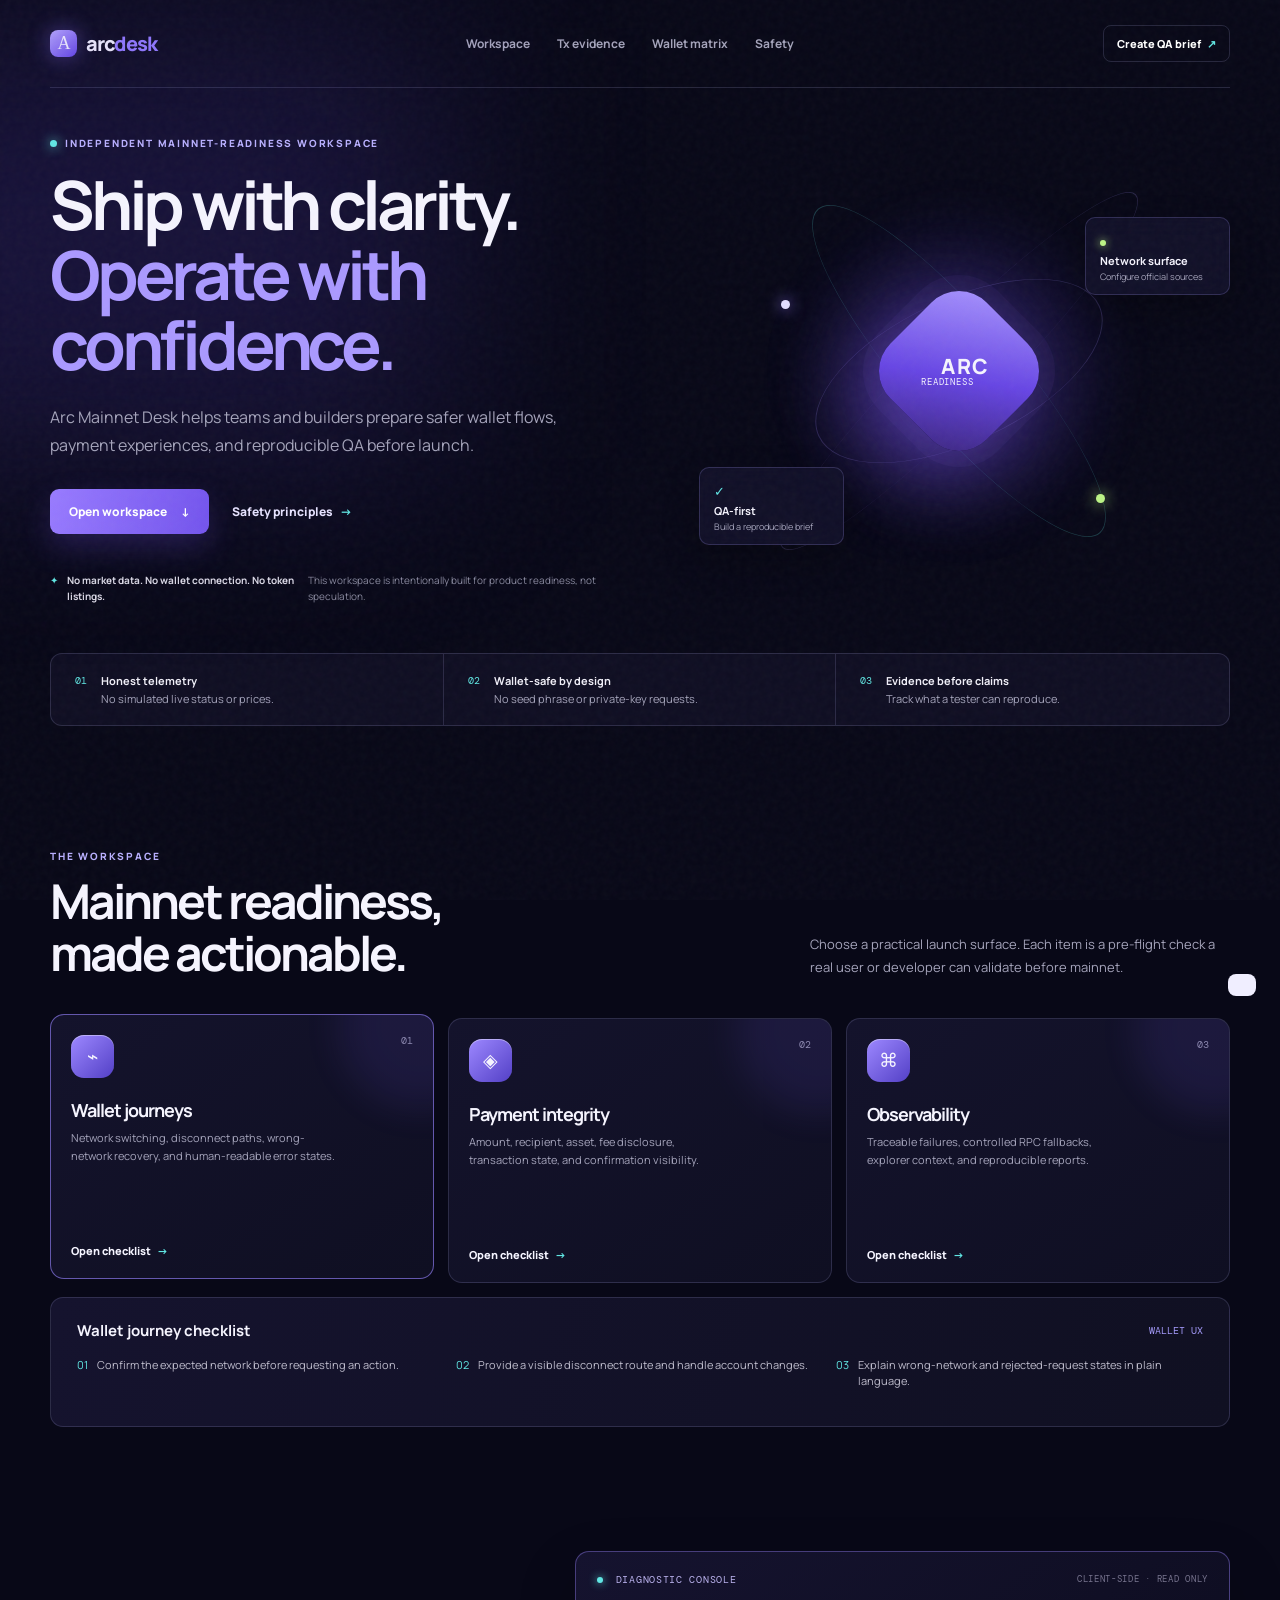
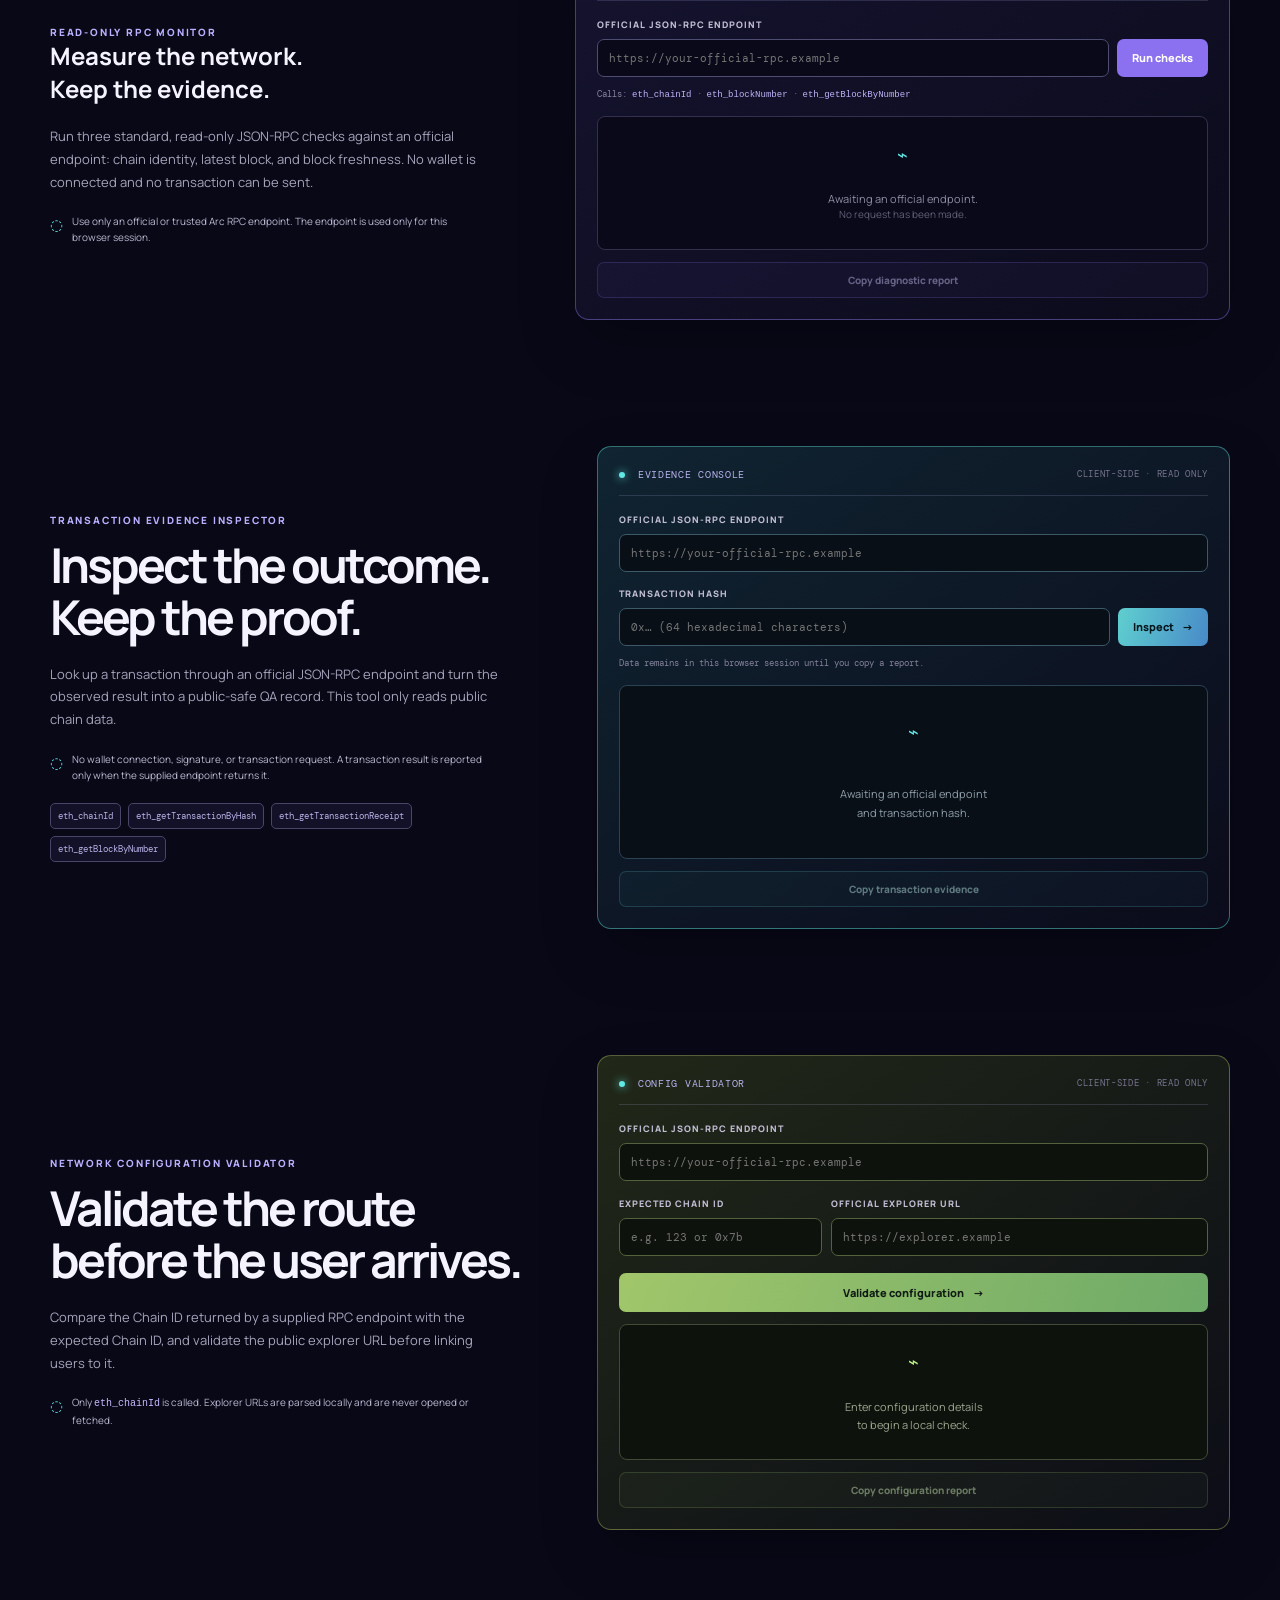
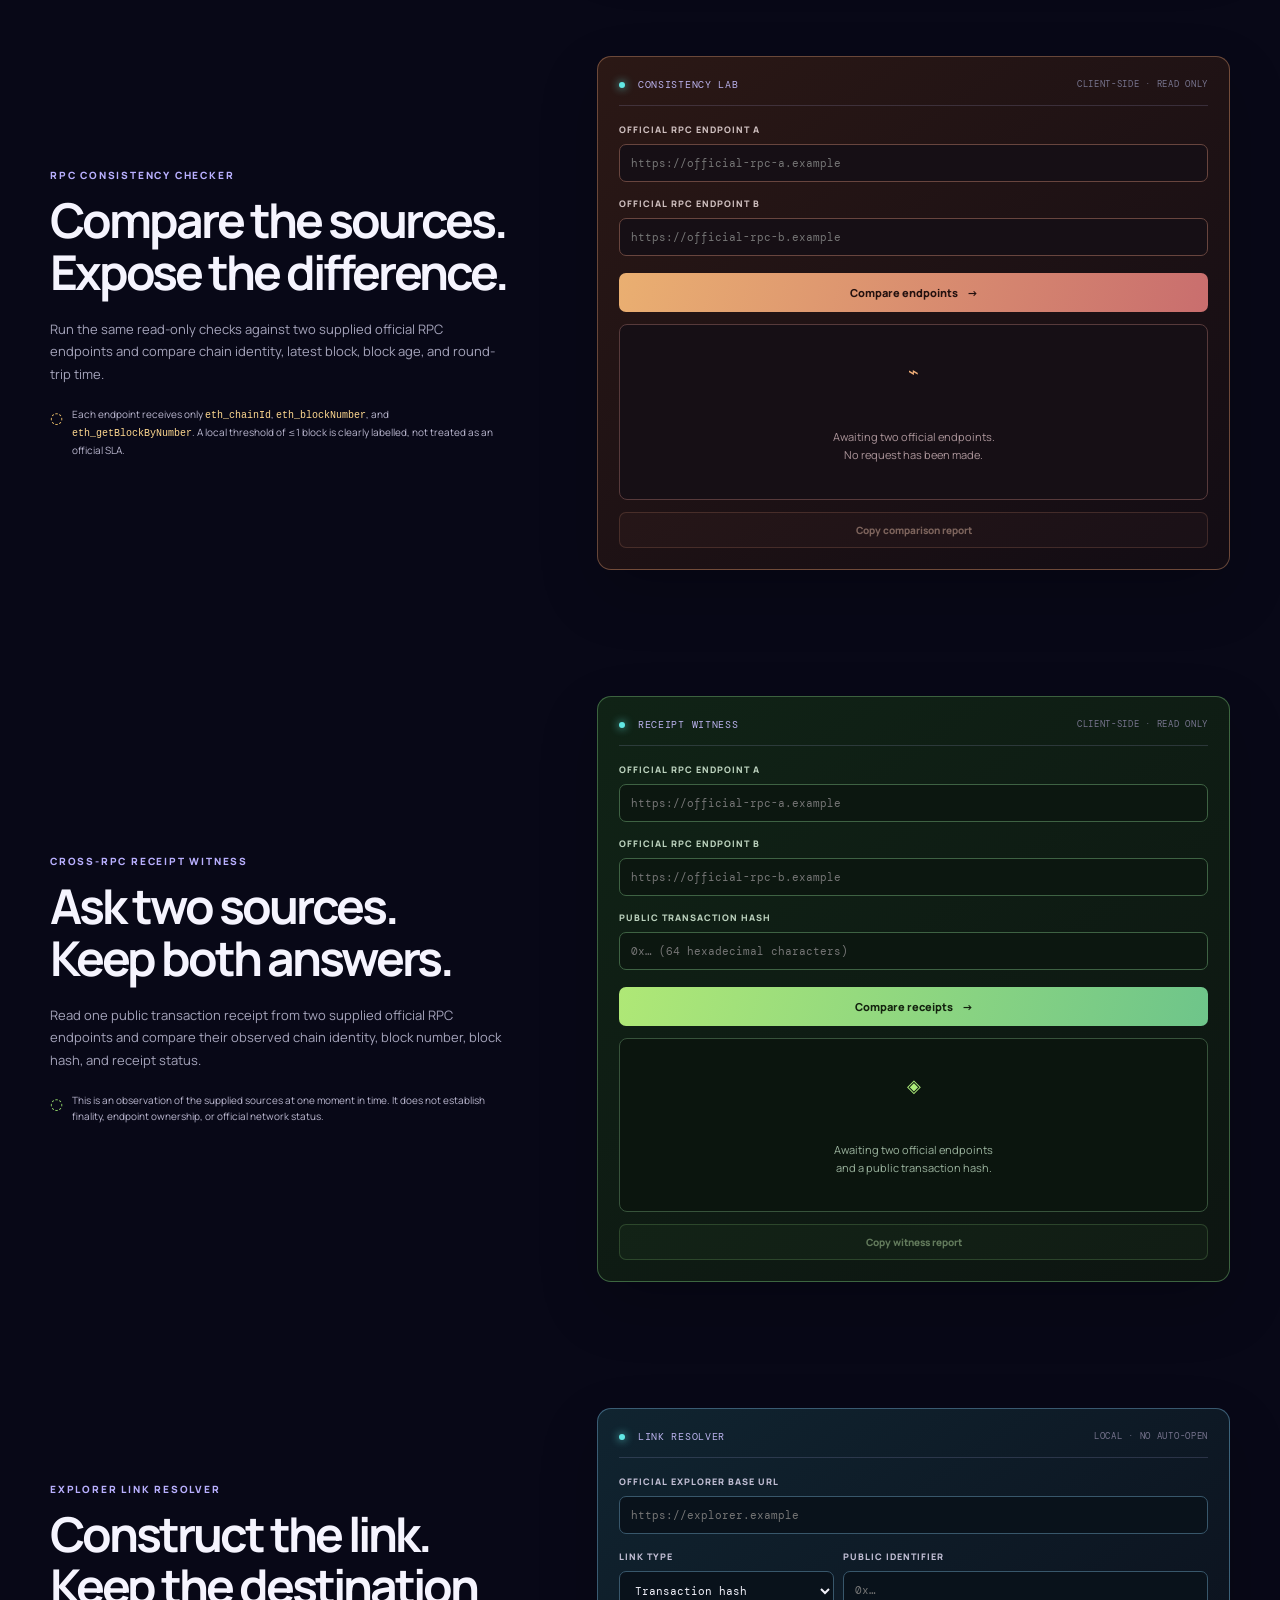
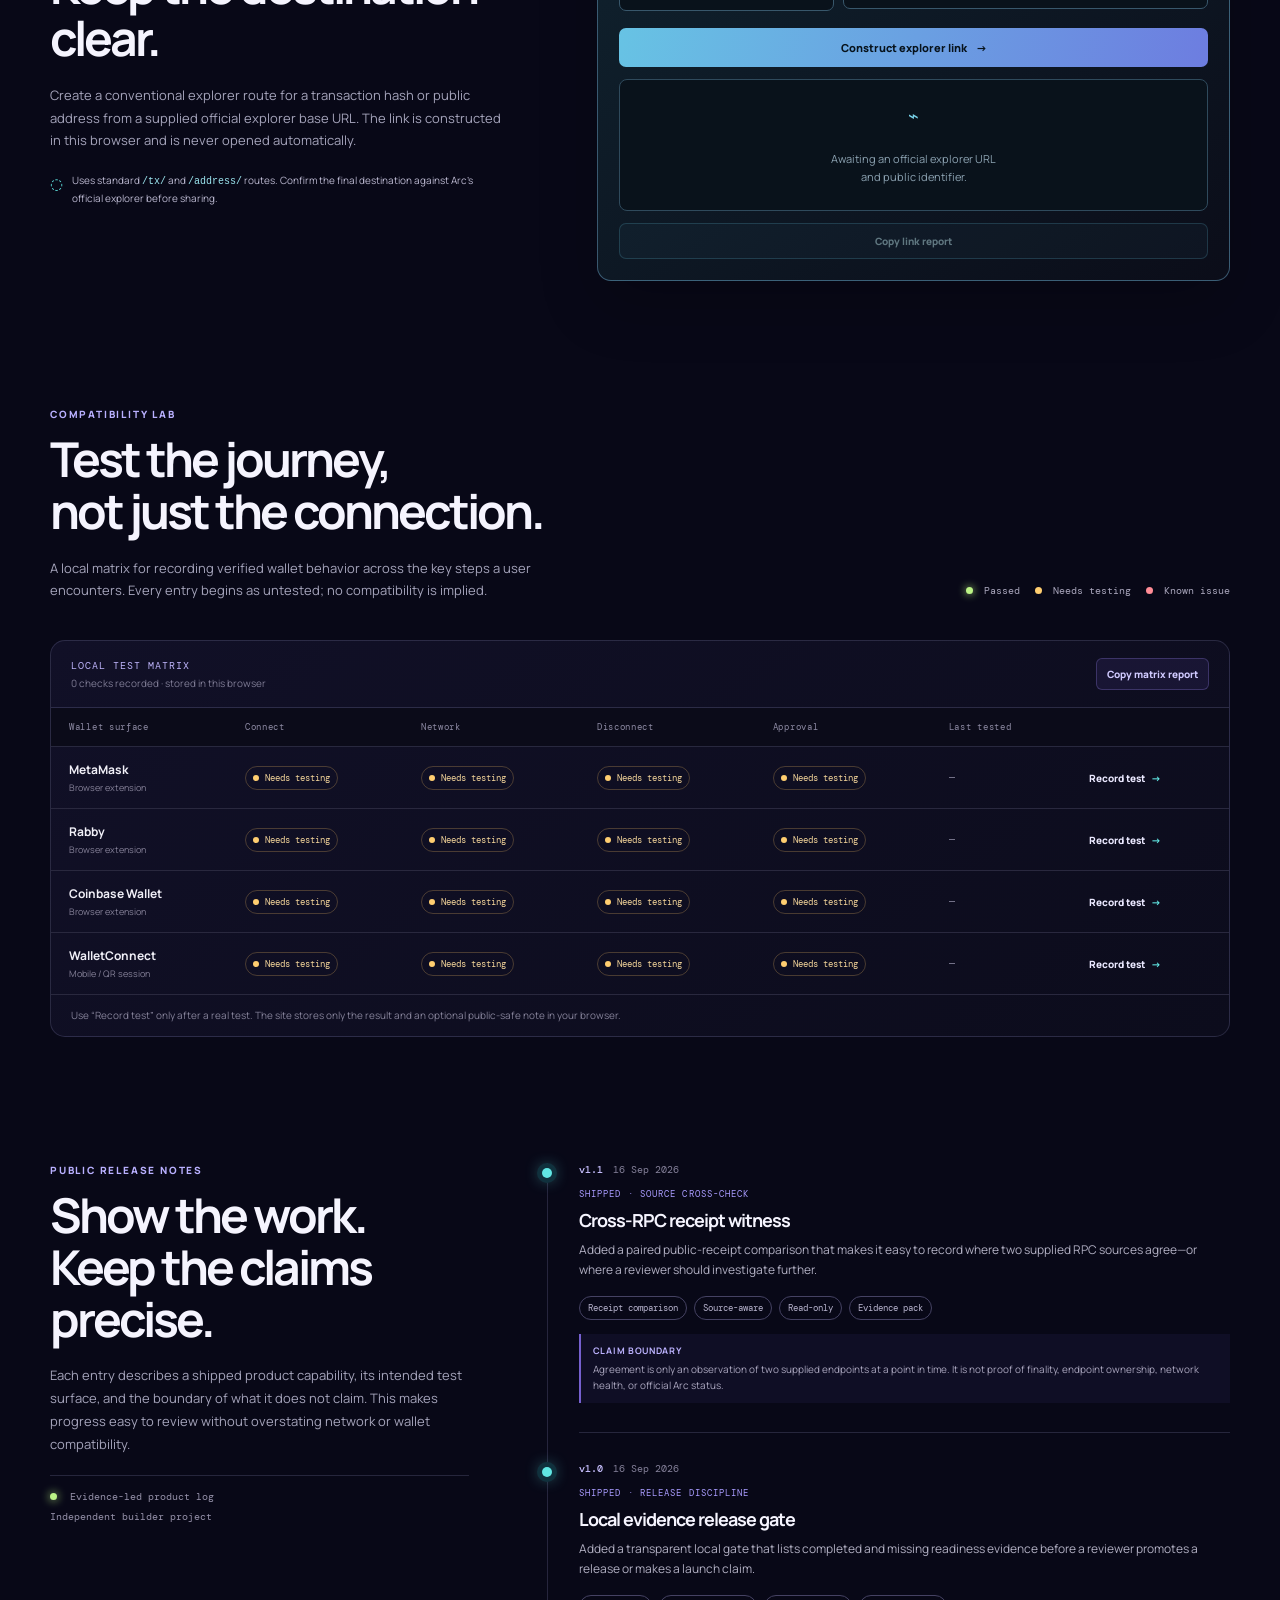
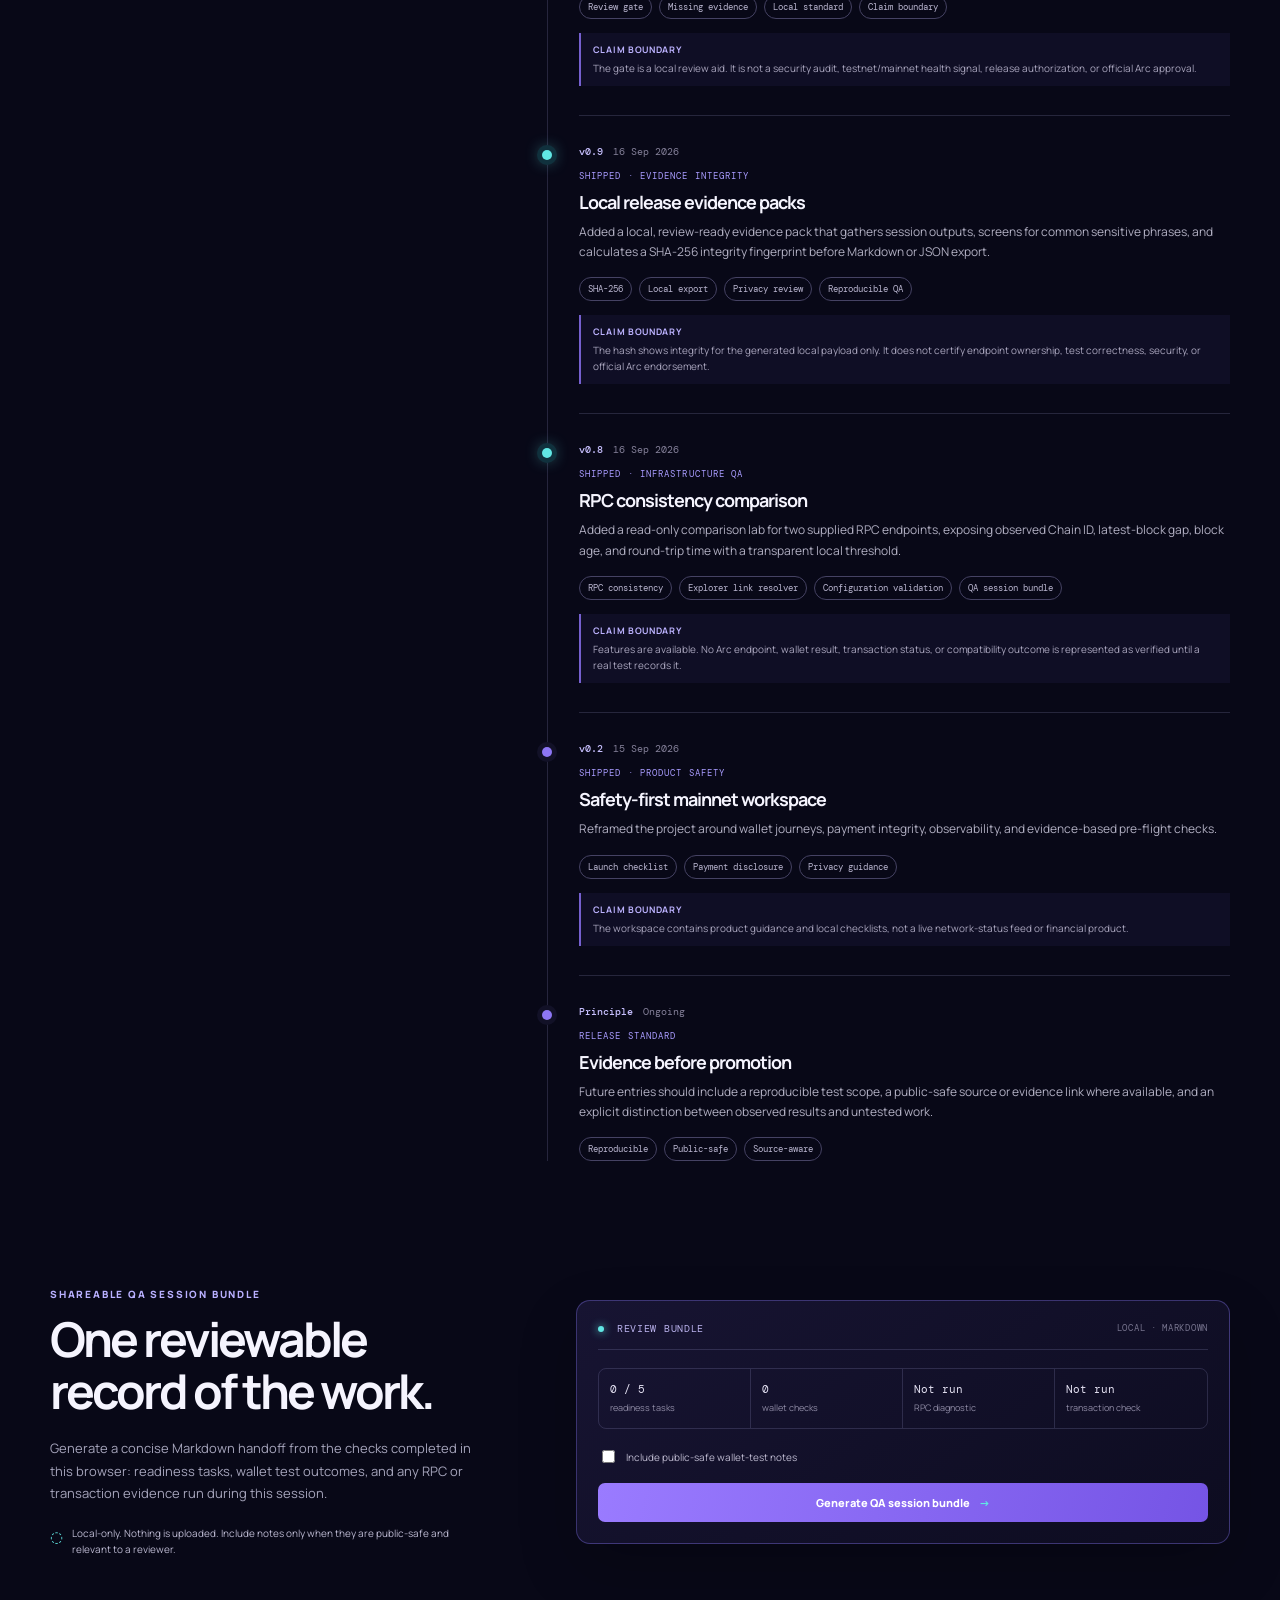
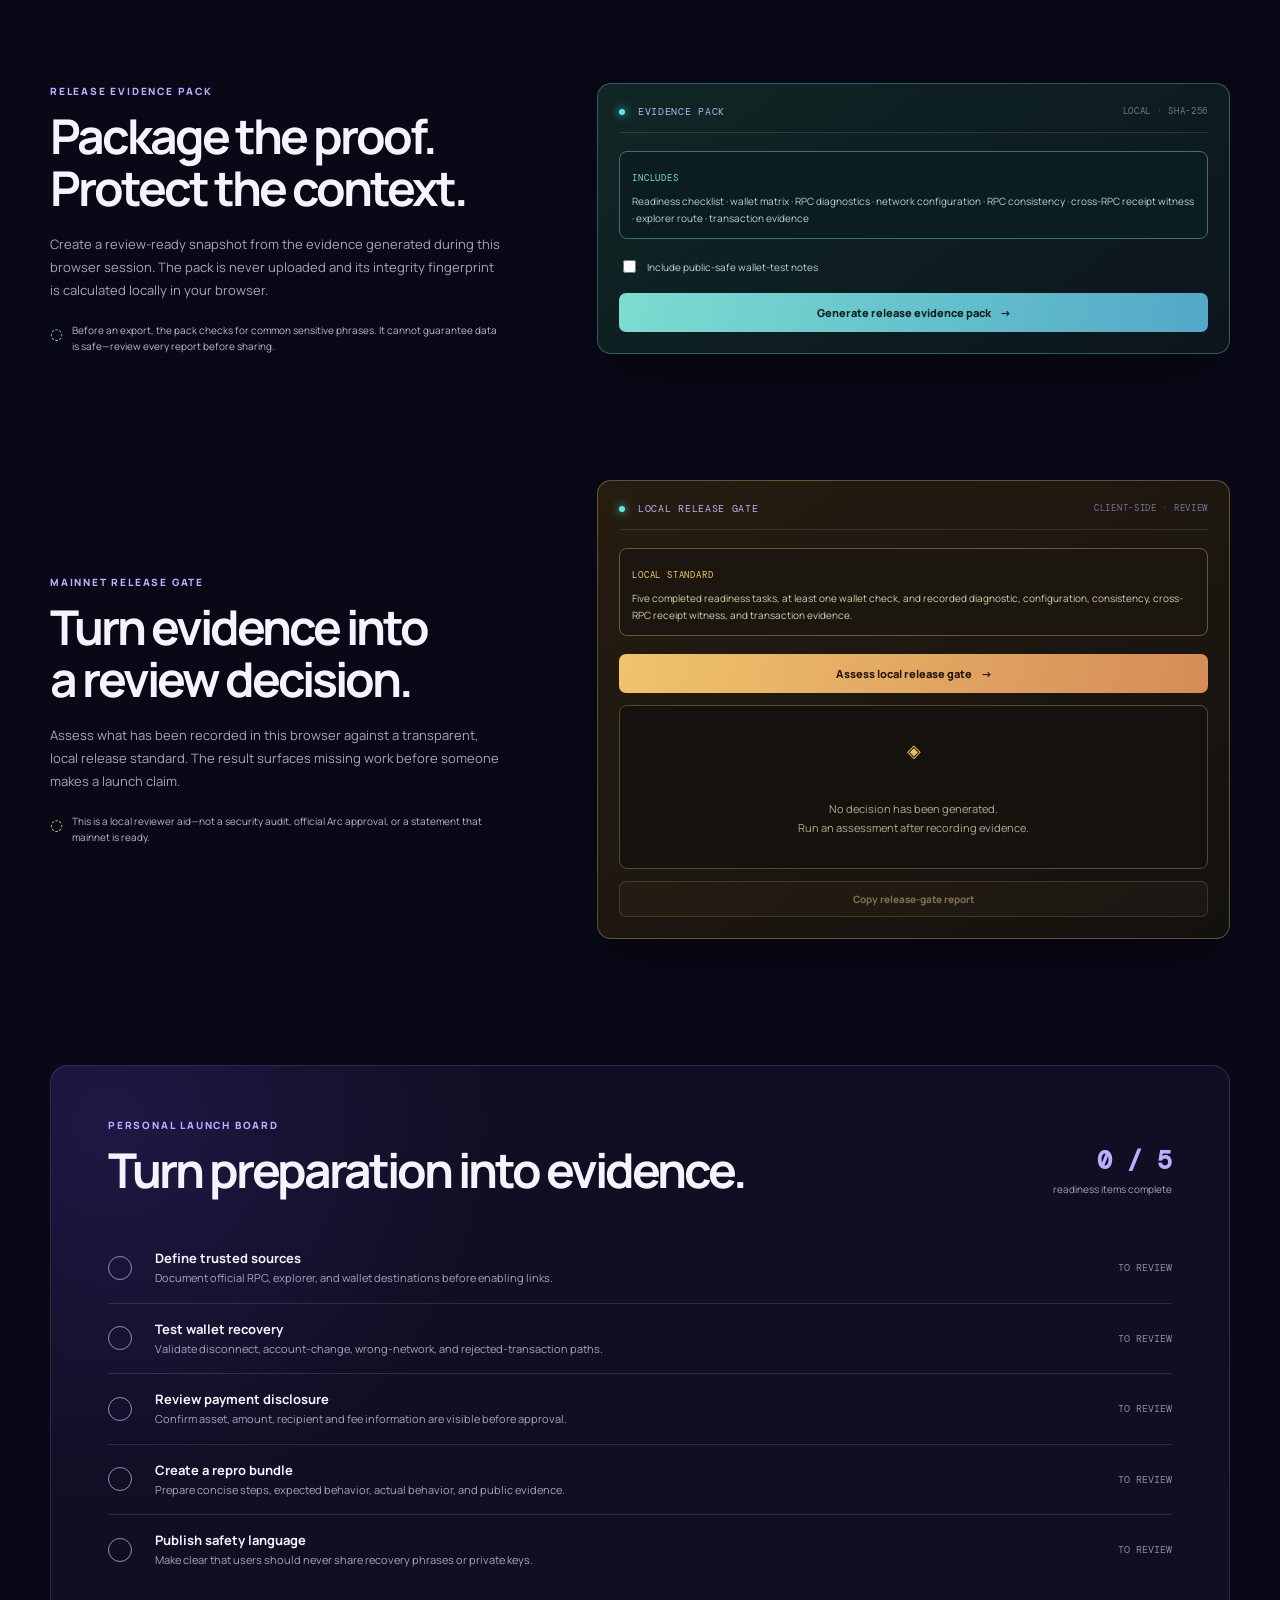
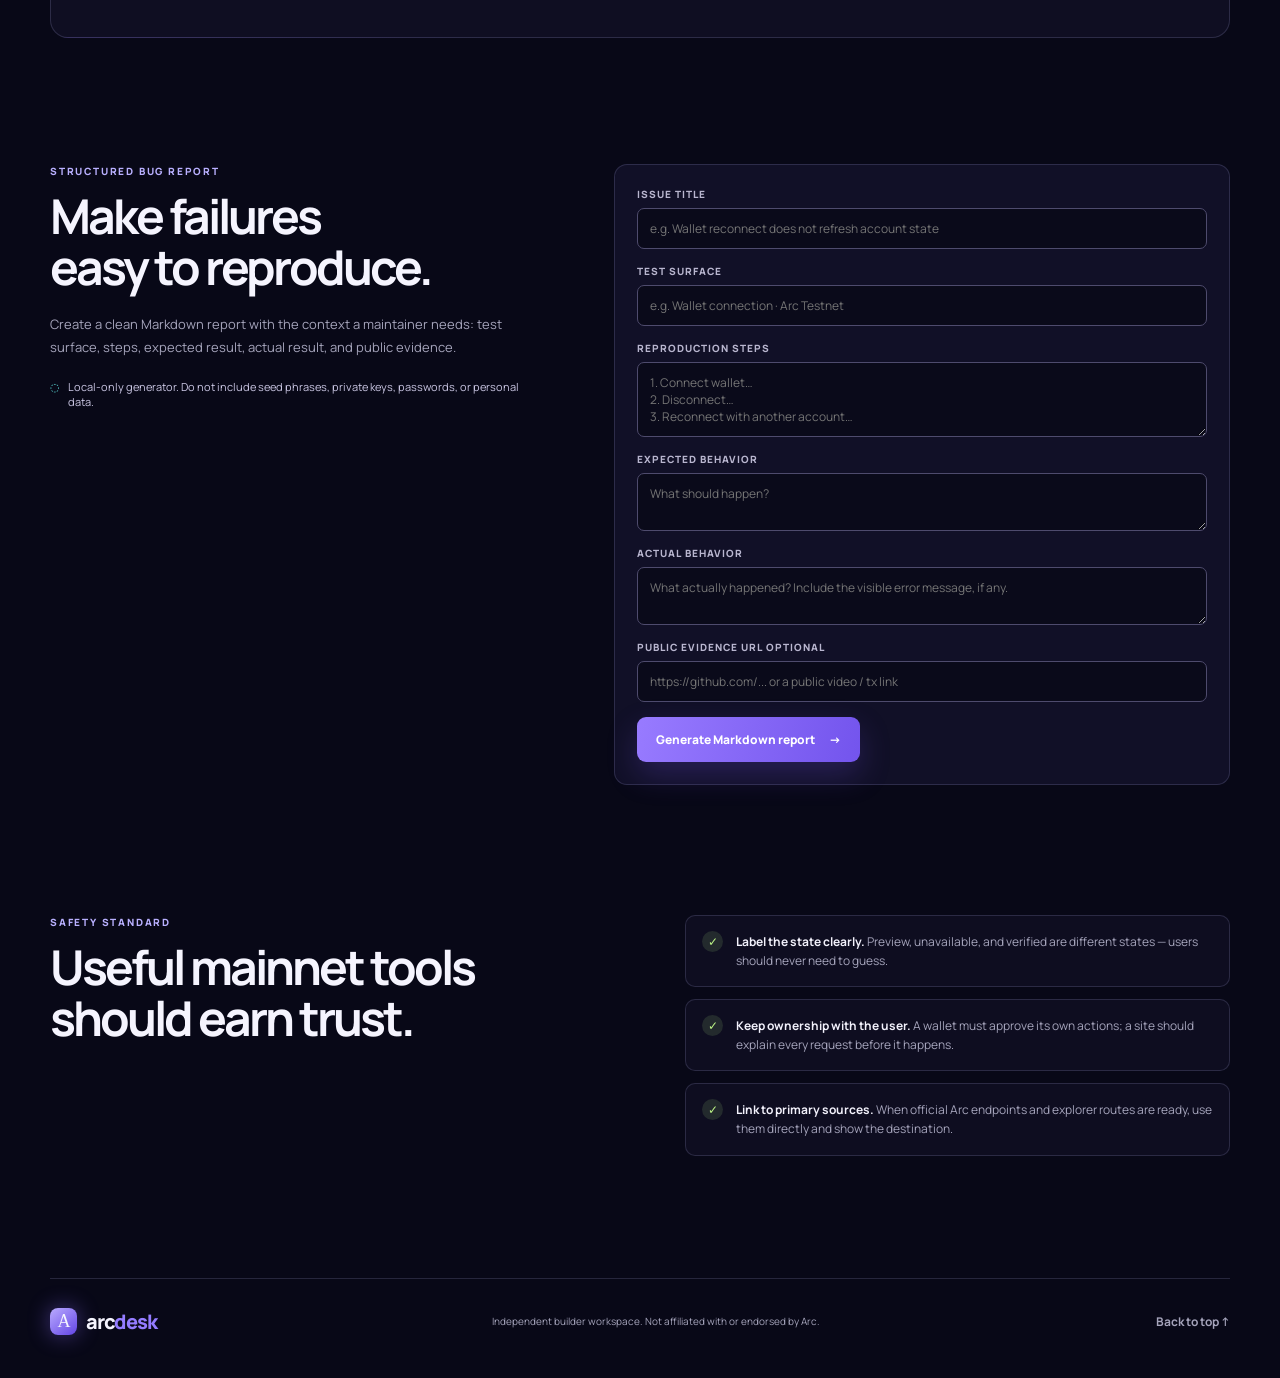
==== arc-mainnet-desk/index.html @ ab88ac50 "Add Arc Mainnet Desk readiness workspace" ====
<!doctype html>
<html lang="en">
  <head>
    <meta charset="UTF-8" />
    <meta name="viewport" content="width=device-width, initial-scale=1.0" />
    <meta name="theme-color" content="#080817" />
    <title>Arc Mainnet Desk — Readiness Workspace</title>
    <meta name="description" content="A safety-first mainnet readiness workspace for Arc builders." />
    <link rel="preconnect" href="https://fonts.googleapis.com" />
    <link rel="preconnect" href="https://fonts.gstatic.com" crossorigin />
    <link href="https://fonts.googleapis.com/css2?family=DM+Mono:wght@400;500&family=Manrope:wght@400;500;600;700;800&display=swap" rel="stylesheet" />
    <link rel="stylesheet" href="styles.css?v=20260916-3" />
    <link rel="stylesheet" href="matrix.css" />
    <link rel="stylesheet" href="changelog.css" />
    <link rel="stylesheet" href="evidence.css" />
    <link rel="stylesheet" href="bundle.css" />
    <link rel="stylesheet" href="network.css" />
    <link rel="stylesheet" href="resolver.css" />
    <link rel="stylesheet" href="consistency.css" />
    <link rel="stylesheet" href="witness.css" />
    <link rel="stylesheet" href="release-pack.css" />
    <link rel="stylesheet" href="gate.css" />
  </head>
  <body>
    <div class="grain"></div>
    <header class="nav wrap">
      <a class="brand" href="#top" aria-label="Arc Mainnet Desk home"><span class="brand-cube">A</span><span>arc<span>desk</span></span></a>
      <nav><a href="#workspace">Workspace</a><a href="#evidence">Tx evidence</a><a href="#matrix">Wallet matrix</a><a href="#safety">Safety</a></nav>
      <a href="#report" class="nav-button">Create QA brief <span>↗</span></a>
    </header>

    <main id="top">
      <section class="hero wrap">
        <div class="hero-copy">
          <div class="overline"><i></i> Independent mainnet-readiness workspace</div>
          <h1>Ship with clarity.<br /><em>Operate with confidence.</em></h1>
          <p>Arc Mainnet Desk helps teams and builders prepare safer wallet flows, payment experiences, and reproducible QA before launch.</p>
          <div class="hero-actions"><a class="primary" href="#workspace">Open workspace <span>↓</span></a><a class="quiet-link" href="#safety">Safety principles <span>→</span></a></div>
          <p class="disclaimer"><span>✦</span><b>No market data. No wallet connection. No token listings.</b> This workspace is intentionally built for product readiness, not speculation.</p>
        </div>
        <div class="launch-visual" aria-label="Mainnet readiness visual">
          <div class="pulse p1"></div><div class="pulse p2"></div><div class="pulse p3"></div>
          <div class="launch-core"><span>ARC</span><small>READINESS</small></div>
          <div class="orbit-dot d1"></div><div class="orbit-dot d2"></div><div class="orbit-dot d3"></div>
          <div class="visual-card card-rpc"><span class="tiny-dot"></span><b>Network surface</b><small>Configure official sources</small></div>
          <div class="visual-card card-qa"><span>✓</span><b>QA-first</b><small>Build a reproducible brief</small></div>
        </div>
      </section>

      <section class="guardrail wrap" aria-label="Product guardrails">
        <div><span>01</span><p><b>Honest telemetry</b><br />No simulated live status or prices.</p></div>
        <div><span>02</span><p><b>Wallet-safe by design</b><br />No seed phrase or private-key requests.</p></div>
        <div><span>03</span><p><b>Evidence before claims</b><br />Track what a tester can reproduce.</p></div>
      </section>

      <section class="workspace wrap" id="workspace">
        <div class="section-title"><div><div class="overline">The workspace</div><h2>Mainnet readiness,<br />made actionable.</h2></div><p>Choose a practical launch surface. Each item is a pre-flight check a real user or developer can validate before mainnet.</p></div>
        <div class="workspace-grid">
          <article class="work-card active" data-panel="wallet"><span class="work-index">01</span><div class="work-icon">⌁</div><h3>Wallet journeys</h3><p>Network switching, disconnect paths, wrong-network recovery, and human-readable error states.</p><button>Open checklist <span>→</span></button></article>
          <article class="work-card" data-panel="payment"><span class="work-index">02</span><div class="work-icon">◈</div><h3>Payment integrity</h3><p>Amount, recipient, asset, fee disclosure, transaction state, and confirmation visibility.</p><button>Open checklist <span>→</span></button></article>
          <article class="work-card" data-panel="observability"><span class="work-index">03</span><div class="work-icon">⌘</div><h3>Observability</h3><p>Traceable failures, controlled RPC fallbacks, explorer context, and reproducible reports.</p><button>Open checklist <span>→</span></button></article>
        </div>
        <div class="check-panel" id="panel-output" aria-live="polite"></div>
      </section>

      <section class="monitor wrap" id="monitor">
        <div class="monitor-copy"><div class="overline">Read-only RPC monitor</div><h2>Measure the network.<br />Keep the evidence.</h2><p>Run three standard, read-only JSON-RPC checks against an official endpoint: chain identity, latest block, and block freshness. No wallet is connected and no transaction can be sent.</p><div class="monitor-guard"><span>◌</span><p>Use only an official or trusted Arc RPC endpoint. The endpoint is used only for this browser session.</p></div></div>
        <div class="monitor-console">
          <div class="console-head"><span><i></i> DIAGNOSTIC CONSOLE</span><small>CLIENT-SIDE · READ ONLY</small></div>
          <label for="rpc-endpoint">Official JSON-RPC endpoint</label>
          <div class="endpoint-row"><input id="rpc-endpoint" type="url" inputmode="url" placeholder="https://your-official-rpc.example" autocomplete="url" /><button id="run-monitor" type="button">Run checks</button></div>
          <p class="console-help">Calls: <code>eth_chainId</code> · <code>eth_blockNumber</code> · <code>eth_getBlockByNumber</code></p>
          <div class="monitor-results" id="monitor-results" aria-live="polite"><div class="empty-monitor"><span>⌁</span><p>Awaiting an official endpoint.<br /><small>No request has been made.</small></p></div></div>
          <button class="copy-diagnostics" id="copy-diagnostics" type="button" disabled>Copy diagnostic report</button>
        </div>
      </section>

      <section class="evidence wrap" id="evidence">
        <div class="evidence-copy"><div class="overline">Transaction evidence inspector</div><h2>Inspect the outcome.<br />Keep the proof.</h2><p>Look up a transaction through an official JSON-RPC endpoint and turn the observed result into a public-safe QA record. This tool only reads public chain data.</p><div class="evidence-guard"><span>◌</span><p>No wallet connection, signature, or transaction request. A transaction result is reported only when the supplied endpoint returns it.</p></div><div class="evidence-methods"><code>eth_chainId</code><code>eth_getTransactionByHash</code><code>eth_getTransactionReceipt</code><code>eth_getBlockByNumber</code></div></div>
        <div class="evidence-console">
          <div class="console-head"><span><i></i> EVIDENCE CONSOLE</span><small>CLIENT-SIDE · READ ONLY</small></div>
          <label for="tx-rpc-endpoint">Official JSON-RPC endpoint</label>
          <input id="tx-rpc-endpoint" type="url" inputmode="url" placeholder="https://your-official-rpc.example" autocomplete="url" />
          <label for="tx-hash">Transaction hash</label>
          <div class="tx-query-row"><input id="tx-hash" type="text" inputmode="text" spellcheck="false" autocomplete="off" maxlength="66" placeholder="0x… (64 hexadecimal characters)" /><button id="inspect-tx" type="button">Inspect <span>→</span></button></div>
          <p class="console-help">Data remains in this browser session until you copy a report.</p>
          <div class="evidence-results" id="evidence-results" aria-live="polite"><div class="empty-evidence"><span>⌁</span><p>Awaiting an official endpoint<br />and transaction hash.</p></div></div>
          <button class="copy-evidence" id="copy-evidence" type="button" disabled>Copy transaction evidence</button>
        </div>
      </section>

      <section class="network wrap" id="network">
        <div class="network-copy"><div class="overline">Network configuration validator</div><h2>Validate the route<br />before the user arrives.</h2><p>Compare the Chain ID returned by a supplied RPC endpoint with the expected Chain ID, and validate the public explorer URL before linking users to it.</p><div class="network-guard"><span>◌</span><p>Only <code>eth_chainId</code> is called. Explorer URLs are parsed locally and are never opened or fetched.</p></div></div>
        <div class="network-console">
          <div class="console-head"><span><i></i> CONFIG VALIDATOR</span><small>CLIENT-SIDE · READ ONLY</small></div>
          <label for="network-rpc">Official JSON-RPC endpoint</label>
          <input id="network-rpc" type="url" inputmode="url" placeholder="https://your-official-rpc.example" autocomplete="url" />
          <div class="network-fields"><label for="expected-chain">Expected Chain ID<input id="expected-chain" type="text" inputmode="numeric" maxlength="20" placeholder="e.g. 123 or 0x7b" /></label><label for="explorer-url">Official explorer URL<input id="explorer-url" type="url" inputmode="url" placeholder="https://explorer.example" autocomplete="url" /></label></div>
          <button class="network-validate" id="validate-network" type="button">Validate configuration <span>→</span></button>
          <div class="network-results" id="network-results" aria-live="polite"><div class="empty-network"><span>⌁</span><p>Enter configuration details<br />to begin a local check.</p></div></div>
          <button class="copy-network" id="copy-network" type="button" disabled>Copy configuration report</button>
        </div>
      </section>

      <section class="consistency wrap" id="consistency">
        <div class="consistency-copy"><div class="overline">RPC consistency checker</div><h2>Compare the sources.<br />Expose the difference.</h2><p>Run the same read-only checks against two supplied official RPC endpoints and compare chain identity, latest block, block age, and round-trip time.</p><div class="consistency-guard"><span>◌</span><p>Each endpoint receives only <code>eth_chainId</code>, <code>eth_blockNumber</code>, and <code>eth_getBlockByNumber</code>. A local threshold of ≤1 block is clearly labelled, not treated as an official SLA.</p></div></div>
        <div class="consistency-console">
          <div class="console-head"><span><i></i> CONSISTENCY LAB</span><small>CLIENT-SIDE · READ ONLY</small></div>
          <label for="rpc-a">Official RPC endpoint A</label><input id="rpc-a" type="url" inputmode="url" placeholder="https://official-rpc-a.example" autocomplete="url" />
          <label for="rpc-b">Official RPC endpoint B</label><input id="rpc-b" type="url" inputmode="url" placeholder="https://official-rpc-b.example" autocomplete="url" />
          <button class="consistency-run" id="run-consistency" type="button">Compare endpoints <span>→</span></button>
          <div class="consistency-results" id="consistency-results" aria-live="polite"><div class="empty-consistency"><span>⌁</span><p>Awaiting two official endpoints.<br />No request has been made.</p></div></div>
          <button class="copy-consistency" id="copy-consistency" type="button" disabled>Copy comparison report</button>
        </div>
      </section>

      <section class="witness wrap" id="receipt-witness">
        <div class="witness-copy"><div class="overline">Cross-RPC receipt witness</div><h2>Ask two sources.<br />Keep both answers.</h2><p>Read one public transaction receipt from two supplied official RPC endpoints and compare their observed chain identity, block number, block hash, and receipt status.</p><div class="witness-guard"><span>◌</span><p>This is an observation of the supplied sources at one moment in time. It does not establish finality, endpoint ownership, or official network status.</p></div></div>
        <div class="witness-console">
          <div class="console-head"><span><i></i> RECEIPT WITNESS</span><small>CLIENT-SIDE · READ ONLY</small></div>
          <label for="witness-rpc-a">Official RPC endpoint A</label><input id="witness-rpc-a" type="url" inputmode="url" placeholder="https://official-rpc-a.example" autocomplete="url" />
          <label for="witness-rpc-b">Official RPC endpoint B</label><input id="witness-rpc-b" type="url" inputmode="url" placeholder="https://official-rpc-b.example" autocomplete="url" />
          <label for="witness-hash">Public transaction hash</label><input id="witness-hash" type="text" inputmode="text" spellcheck="false" autocomplete="off" maxlength="66" placeholder="0x… (64 hexadecimal characters)" />
          <button class="witness-run" id="run-witness" type="button">Compare receipts <span>→</span></button>
          <div class="witness-results" id="witness-results" aria-live="polite"><div class="empty-witness"><span>◈</span><p>Awaiting two official endpoints<br />and a public transaction hash.</p></div></div>
          <button class="copy-witness" id="copy-witness" type="button" disabled>Copy witness report</button>
        </div>
      </section>

      <section class="resolver wrap" id="resolver">
        <div class="resolver-copy"><div class="overline">Explorer link resolver</div><h2>Construct the link.<br />Keep the destination clear.</h2><p>Create a conventional explorer route for a transaction hash or public address from a supplied official explorer base URL. The link is constructed in this browser and is never opened automatically.</p><div class="resolver-guard"><span>◌</span><p>Uses standard <code>/tx/</code> and <code>/address/</code> routes. Confirm the final destination against Arc’s official explorer before sharing.</p></div></div>
        <div class="resolver-console">
          <div class="console-head"><span><i></i> LINK RESOLVER</span><small>LOCAL · NO AUTO-OPEN</small></div>
          <label for="resolver-explorer">Official explorer base URL</label>
          <input id="resolver-explorer" type="url" inputmode="url" placeholder="https://explorer.example" autocomplete="url" />
          <div class="resolver-fields"><label for="resolver-type">Link type<select id="resolver-type"><option value="tx">Transaction hash</option><option value="address">Public address</option></select></label><label for="resolver-value">Public identifier<input id="resolver-value" type="text" spellcheck="false" autocomplete="off" placeholder="0x…" /></label></div>
          <button class="resolver-generate" id="generate-resolver" type="button">Construct explorer link <span>→</span></button>
          <div class="resolver-results" id="resolver-results" aria-live="polite"><div class="empty-resolver"><span>⌁</span><p>Awaiting an official explorer URL<br />and public identifier.</p></div></div>
          <button class="copy-resolver" id="copy-resolver" type="button" disabled>Copy link report</button>
        </div>
      </section>

      <section class="matrix wrap" id="matrix">
        <div class="matrix-head"><div><div class="overline">Compatibility lab</div><h2>Test the journey,<br />not just the connection.</h2><p>A local matrix for recording verified wallet behavior across the key steps a user encounters. Every entry begins as untested; no compatibility is implied.</p></div><div class="matrix-legend"><span><i class="pass"></i> Passed</span><span><i class="test"></i> Needs testing</span><span><i class="issue"></i> Known issue</span></div></div>
        <div class="matrix-shell">
          <div class="matrix-top"><div><span>LOCAL TEST MATRIX</span><small id="matrix-summary">0 checks recorded · stored in this browser</small></div><button id="export-matrix" type="button">Copy matrix report</button></div>
          <div class="matrix-scroll"><table><thead><tr><th>Wallet surface</th><th>Connect</th><th>Network</th><th>Disconnect</th><th>Approval</th><th>Last tested</th><th></th></tr></thead><tbody id="matrix-body"></tbody></table></div>
          <p class="matrix-note">Use “Record test” only after a real test. The site stores only the result and an optional public-safe note in your browser.</p>
        </div>
      </section>

      <section class="changelog wrap" id="changelog">
        <div class="changelog-intro"><div class="overline">Public release notes</div><h2>Show the work.<br />Keep the claims precise.</h2><p>Each entry describes a shipped product capability, its intended test surface, and the boundary of what it does not claim. This makes progress easy to review without overstating network or wallet compatibility.</p><div class="ledger-meta"><span><i></i> Evidence-led product log</span><span>Independent builder project</span></div></div>
        <div class="release-log">
          <article class="release-item featured"><div class="release-stamp"><b>v1.1</b><span>16 Sep 2026</span></div><div class="release-body"><div class="release-label">SHIPPED · SOURCE CROSS-CHECK</div><h3>Cross-RPC receipt witness</h3><p>Added a paired public-receipt comparison that makes it easy to record where two supplied RPC sources agree—or where a reviewer should investigate further.</p><div class="release-tags"><span>Receipt comparison</span><span>Source-aware</span><span>Read-only</span><span>Evidence pack</span></div><div class="claim-boundary"><b>Claim boundary</b><p>Agreement is only an observation of two supplied endpoints at a point in time. It is not proof of finality, endpoint ownership, network health, or official Arc status.</p></div></div></article>
          <article class="release-item featured"><div class="release-stamp"><b>v1.0</b><span>16 Sep 2026</span></div><div class="release-body"><div class="release-label">SHIPPED · RELEASE DISCIPLINE</div><h3>Local evidence release gate</h3><p>Added a transparent local gate that lists completed and missing readiness evidence before a reviewer promotes a release or makes a launch claim.</p><div class="release-tags"><span>Review gate</span><span>Missing evidence</span><span>Local standard</span><span>Claim boundary</span></div><div class="claim-boundary"><b>Claim boundary</b><p>The gate is a local review aid. It is not a security audit, testnet/mainnet health signal, release authorization, or official Arc approval.</p></div></div></article>
          <article class="release-item featured"><div class="release-stamp"><b>v0.9</b><span>16 Sep 2026</span></div><div class="release-body"><div class="release-label">SHIPPED · EVIDENCE INTEGRITY</div><h3>Local release evidence packs</h3><p>Added a local, review-ready evidence pack that gathers session outputs, screens for common sensitive phrases, and calculates a SHA-256 integrity fingerprint before Markdown or JSON export.</p><div class="release-tags"><span>SHA-256</span><span>Local export</span><span>Privacy review</span><span>Reproducible QA</span></div><div class="claim-boundary"><b>Claim boundary</b><p>The hash shows integrity for the generated local payload only. It does not certify endpoint ownership, test correctness, security, or official Arc endorsement.</p></div></div></article>
          <article class="release-item featured"><div class="release-stamp"><b>v0.8</b><span>16 Sep 2026</span></div><div class="release-body"><div class="release-label">SHIPPED · INFRASTRUCTURE QA</div><h3>RPC consistency comparison</h3><p>Added a read-only comparison lab for two supplied RPC endpoints, exposing observed Chain ID, latest-block gap, block age, and round-trip time with a transparent local threshold.</p><div class="release-tags"><span>RPC consistency</span><span>Explorer link resolver</span><span>Configuration validation</span><span>QA session bundle</span></div><div class="claim-boundary"><b>Claim boundary</b><p>Features are available. No Arc endpoint, wallet result, transaction status, or compatibility outcome is represented as verified until a real test records it.</p></div></div></article>
          <article class="release-item"><div class="release-stamp"><b>v0.2</b><span>15 Sep 2026</span></div><div class="release-body"><div class="release-label">SHIPPED · PRODUCT SAFETY</div><h3>Safety-first mainnet workspace</h3><p>Reframed the project around wallet journeys, payment integrity, observability, and evidence-based pre-flight checks.</p><div class="release-tags"><span>Launch checklist</span><span>Payment disclosure</span><span>Privacy guidance</span></div><div class="claim-boundary"><b>Claim boundary</b><p>The workspace contains product guidance and local checklists, not a live network-status feed or financial product.</p></div></div></article>
          <article class="release-item"><div class="release-stamp"><b>Principle</b><span>Ongoing</span></div><div class="release-body"><div class="release-label">RELEASE STANDARD</div><h3>Evidence before promotion</h3><p>Future entries should include a reproducible test scope, a public-safe source or evidence link where available, and an explicit distinction between observed results and untested work.</p><div class="release-tags"><span>Reproducible</span><span>Public-safe</span><span>Source-aware</span></div></div></article>
        </div>
      </section>

      <section class="bundle wrap" id="bundle">
        <div class="bundle-copy"><div class="overline">Shareable QA session bundle</div><h2>One reviewable<br />record of the work.</h2><p>Generate a concise Markdown handoff from the checks completed in this browser: readiness tasks, wallet test outcomes, and any RPC or transaction evidence run during this session.</p><div class="bundle-guard"><span>◌</span><p>Local-only. Nothing is uploaded. Include notes only when they are public-safe and relevant to a reviewer.</p></div></div>
        <div class="bundle-card">
          <div class="console-head"><span><i></i> REVIEW BUNDLE</span><small>LOCAL · MARKDOWN</small></div>
          <div class="bundle-stats"><div><b id="bundle-readiness">0 / 5</b><small>readiness tasks</small></div><div><b id="bundle-wallets">0</b><small>wallet checks</small></div><div><b id="bundle-rpc">Not run</b><small>RPC diagnostic</small></div><div><b id="bundle-tx">Not run</b><small>transaction check</small></div></div>
          <label class="bundle-option"><input id="bundle-notes" type="checkbox" /> <span>Include public-safe wallet-test notes</span></label>
          <button class="bundle-generate" id="generate-bundle" type="button">Generate QA session bundle <span>→</span></button>
          <div class="bundle-result" id="bundle-result" hidden><div><span>QA SESSION BUNDLE · LOCAL DRAFT</span><button id="copy-bundle" type="button">Copy Markdown</button></div><pre id="bundle-text"></pre></div>
        </div>
      </section>

      <section class="release-pack wrap" id="release-pack">
        <div class="release-pack-copy"><div class="overline">Release evidence pack</div><h2>Package the proof.<br />Protect the context.</h2><p>Create a review-ready snapshot from the evidence generated during this browser session. The pack is never uploaded and its integrity fingerprint is calculated locally in your browser.</p><div class="release-pack-guard"><span>◌</span><p>Before an export, the pack checks for common sensitive phrases. It cannot guarantee data is safe—review every report before sharing.</p></div></div>
        <div class="release-pack-card">
          <div class="console-head"><span><i></i> EVIDENCE PACK</span><small>LOCAL · SHA-256</small></div>
          <div class="pack-scope"><span>INCLUDES</span><p>Readiness checklist · wallet matrix · RPC diagnostics · network configuration · RPC consistency · cross-RPC receipt witness · explorer route · transaction evidence</p></div>
          <label class="pack-option"><input id="pack-notes" type="checkbox" /> <span>Include public-safe wallet-test notes</span></label>
          <button class="pack-generate" id="generate-pack" type="button">Generate release evidence pack <span>→</span></button>
          <div class="pack-alert" id="pack-alert" hidden aria-live="polite"></div>
          <div class="pack-result" id="pack-result" hidden><div class="pack-result-head"><span>LOCAL SNAPSHOT · REVIEW BEFORE SHARING</span><b id="pack-hash">SHA-256 · calculating…</b></div><div class="pack-actions"><button id="copy-pack-markdown" type="button">Copy Markdown</button><button id="copy-pack-json" type="button">Copy JSON</button></div><pre id="pack-text"></pre></div>
        </div>
      </section>

      <section class="gate wrap" id="release-gate">
        <div class="gate-copy"><div class="overline">Mainnet release gate</div><h2>Turn evidence into<br />a review decision.</h2><p>Assess what has been recorded in this browser against a transparent, local release standard. The result surfaces missing work before someone makes a launch claim.</p><div class="gate-guard"><span>◌</span><p>This is a local reviewer aid—not a security audit, official Arc approval, or a statement that mainnet is ready.</p></div></div>
        <div class="gate-card">
          <div class="console-head"><span><i></i> LOCAL RELEASE GATE</span><small>CLIENT-SIDE · REVIEW</small></div>
          <div class="gate-standard"><span>LOCAL STANDARD</span><p>Five completed readiness tasks, at least one wallet check, and recorded diagnostic, configuration, consistency, cross-RPC receipt witness, and transaction evidence.</p></div>
          <button class="gate-run" id="assess-gate" type="button">Assess local release gate <span>→</span></button>
          <div class="gate-result" id="gate-result" aria-live="polite"><div class="empty-gate"><span>◈</span><p>No decision has been generated.<br />Run an assessment after recording evidence.</p></div></div>
          <button class="copy-gate" id="copy-gate" type="button" disabled>Copy release-gate report</button>
        </div>
      </section>

      <section class="readiness wrap" id="checklist">
        <div class="readiness-head"><div><div class="overline">Personal launch board</div><h2>Turn preparation into evidence.</h2></div><div class="progress-box"><span id="progress-count">0 / 5</span><small>readiness items complete</small></div></div>
        <div class="readiness-list" id="readiness-list"></div>
      </section>

      <section class="report wrap" id="report">
        <div class="report-copy"><div class="overline">Structured bug report</div><h2>Make failures<br />easy to reproduce.</h2><p>Create a clean Markdown report with the context a maintainer needs: test surface, steps, expected result, actual result, and public evidence.</p><div class="privacy-note"><span>◌</span> Local-only generator. Do not include seed phrases, private keys, passwords, or personal data.</div></div>
        <form id="brief-form" class="brief-form">
          <label>Issue title<input id="issue-title" maxlength="100" placeholder="e.g. Wallet reconnect does not refresh account state" /></label>
          <label>Test surface<input id="test-surface" maxlength="80" placeholder="e.g. Wallet connection · Arc Testnet" /></label>
          <label>Reproduction steps<textarea id="repro-steps" rows="3" placeholder="1. Connect wallet…&#10;2. Disconnect…&#10;3. Reconnect with another account…"></textarea></label>
          <label>Expected behavior<textarea id="expected-result" rows="2" placeholder="What should happen?"></textarea></label>
          <label>Actual behavior<textarea id="actual-result" rows="2" placeholder="What actually happened? Include the visible error message, if any."></textarea></label>
          <label>Public evidence URL <span class="optional">optional</span><input id="evidence-url" type="url" placeholder="https://github.com/... or a public video / tx link" /></label>
          <button class="primary create" type="submit">Generate Markdown report <span>→</span></button>
        </form>
        <div class="brief-result" id="brief-result" hidden><div class="result-top"><span>BUG REPORT · LOCAL DRAFT</span><button id="copy-brief" type="button">Copy Markdown</button></div><pre id="brief-text"></pre></div>
      </section>

      <section class="safety wrap" id="safety">
        <div><div class="overline">Safety standard</div><h2>Useful mainnet tools<br />should earn trust.</h2></div>
        <div class="safety-rules"><article><span>✓</span><p><b>Label the state clearly.</b> Preview, unavailable, and verified are different states — users should never need to guess.</p></article><article><span>✓</span><p><b>Keep ownership with the user.</b> A wallet must approve its own actions; a site should explain every request before it happens.</p></article><article><span>✓</span><p><b>Link to primary sources.</b> When official Arc endpoints and explorer routes are ready, use them directly and show the destination.</p></article></div>
      </section>
    </main>
    <footer class="wrap"><a class="brand" href="#top"><span class="brand-cube">A</span><span>arc<span>desk</span></span></a><p>Independent builder workspace. Not affiliated with or endorsed by Arc.</p><a href="#top">Back to top ↑</a></footer>
    <dialog class="test-dialog" id="test-dialog" aria-labelledby="test-dialog-title"><button class="dialog-close" id="close-test-dialog" aria-label="Close test record">×</button><div class="dialog-overline">LOCAL TEST RECORD</div><h2 id="test-dialog-title">Record wallet test</h2><p id="dialog-wallet"></p><form id="test-form"><label>Test area<select id="test-area"><option value="connect">Connect</option><option value="network">Network switch</option><option value="disconnect">Disconnect</option><option value="approval">Payment approval</option></select></label><label>Outcome<select id="test-outcome"><option value="passed">Passed</option><option value="testing" selected>Needs testing</option><option value="issue">Known issue</option></select></label><label>Public-safe note <span class="optional">optional</span><textarea id="test-note" rows="3" maxlength="240" placeholder="e.g. account changed correctly after reconnect. Never include wallet addresses or secrets."></textarea></label><button class="primary" type="submit">Save local result <span>→</span></button></form></dialog>
    <div id="toast" class="toast" role="status"></div>
    <script src="app.js"></script>
  </body>
</html>
---- arc-mainnet-desk/styles.css ----
:root{--bg:#080817;--panel:#111127;--panel2:#171633;--line:rgba(193,189,255,.16);--text:#f5f4fe;--muted:#a5a4bb;--violet:#8e6fff;--aqua:#61e7e4;--lime:#bcf486}*{box-sizing:border-box}html{scroll-behavior:smooth}body{margin:0;background:var(--bg);color:var(--text);font-family:Manrope,Arial,sans-serif;overflow-x:hidden}.grain{position:fixed;inset:0;z-index:10;pointer-events:none;opacity:.035;background-image:url("data:image/svg+xml,%3Csvg viewBox='0 0 180 180' xmlns='http://www.w3.org/2000/svg'%3E%3Cfilter id='n'%3E%3CfeTurbulence type='fractalNoise' baseFrequency='.8' numOctaves='3' stitchTiles='stitch'/%3E%3C/filter%3E%3Crect width='100%25' height='100%25' filter='url(%23n)'/%3E%3C/svg%3E")}.wrap{width:min(1180px,calc(100% - 48px));margin:auto}.nav{height:88px;display:flex;align-items:center;justify-content:space-between;border-bottom:1px solid var(--line)}.brand{display:flex;align-items:center;gap:9px;color:var(--text);font-size:20px;font-weight:800;letter-spacing:-1.2px;text-decoration:none}.brand>span:last-child span{color:#947cff}.brand-cube{width:27px;height:27px;border-radius:8px;display:grid;place-items:center;background:linear-gradient(140deg,#baabff,#6345e5);font:18px Georgia;box-shadow:0 0 22px #896bff74}.nav nav{display:flex;gap:27px}.nav nav a,footer>a:last-child{color:var(--muted);text-decoration:none;font-size:12px;font-weight:700}.nav nav a:hover{color:#fff}.nav-button{padding:10px 13px;color:#fff;text-decoration:none;border:1px solid var(--line);border-radius:8px;font-size:11px;font-weight:800}.nav-button span{color:var(--aqua);padding-left:4px}.hero{min-height:565px;display:grid;grid-template-columns:1.05fr .95fr;align-items:center;gap:40px;position:relative}.hero:before{content:"";position:absolute;left:-250px;top:-60px;width:640px;height:430px;background:#6343d72d;filter:blur(100px);pointer-events:none}.hero-copy{position:relative;z-index:1}.overline{color:#b9b0ff;text-transform:uppercase;font-size:10px;letter-spacing:1.8px;font-weight:800;display:flex;align-items:center;gap:8px}.overline i{width:7px;height:7px;border-radius:50%;background:var(--aqua);box-shadow:0 0 12px var(--aqua)}h1,h2,h3,p{margin-top:0}h1{font-size:clamp(43px,5.3vw,71px);letter-spacing:-4.2px;line-height:1.03;margin:20px 0 23px}h1 em{color:#aa99ff;font-style:normal}.hero-copy>p{max-width:560px;color:var(--muted);font-size:16px;line-height:1.75}.hero-actions{display:flex;align-items:center;gap:23px;margin-top:30px}.primary{display:inline-block;text-decoration:none;border:0;background:linear-gradient(105deg,#987bff,#7354ed);color:#fff;padding:14px 19px;border-radius:9px;font:800 12px Manrope;cursor:pointer;box-shadow:0 13px 30px #6b4bdd40}.primary span{padding-left:12px}.quiet-link{color:#e6e2ff;text-decoration:none;font-size:12px;font-weight:800}.quiet-link span{color:var(--aqua);padding-left:5px}.disclaimer{display:flex;align-items:flex-start;gap:9px;margin:38px 0 0!important;color:#89899f!important;font-size:10px!important;line-height:1.65!important}.disclaimer span{color:var(--aqua)}.disclaimer b{color:#d9d7e5}.launch-visual{height:415px;position:relative;display:grid;place-items:center;isolation:isolate}.launch-visual:before{content:"";position:absolute;inset:10%;background:radial-gradient(circle,#6244de5e 0%,transparent 62%);filter:blur(20px);z-index:-2}.pulse{position:absolute;border:1px solid #a48fff35;border-radius:50%}.p1{width:310px;height:310px;transform:rotate(-25deg) scaleY(.46)}.p2{width:430px;height:430px;transform:rotate(49deg) scaleY(.25);border-color:#62e8e53b}.p3{width:500px;height:500px;transform:rotate(-45deg) scaleY(.16)}.launch-core{width:136px;height:136px;border-radius:39px;transform:rotate(45deg);background:linear-gradient(145deg,#ac9aff,#6746e4 54%,#392477);display:flex;flex-direction:column;align-items:center;justify-content:center;box-shadow:0 0 0 16px #977dff0d,0 30px 85px #724de89e}.launch-core>*{transform:rotate(-45deg)}.launch-core span{font-size:21px;font-weight:800;letter-spacing:2px}.launch-core small{font:9px 'DM Mono';letter-spacing:.9px;margin-top:4px}.orbit-dot{position:absolute;width:9px;height:9px;border-radius:50%;background:#e3dfff;box-shadow:0 0 15px #947bff}.d1{left:17%;top:33%}.d2{right:15%;top:25%;background:var(--aqua);box-shadow:0 0 15px var(--aqua)}.d3{right:23%;bottom:18%;background:var(--lime);box-shadow:0 0 15px var(--lime)}.visual-card{position:absolute;background:#13122bdf;border:1px solid #aaa0ff35;box-shadow:0 15px 35px #0004;backdrop-filter:blur(12px);padding:11px 14px;border-radius:10px;min-width:145px}.visual-card b,.visual-card small{display:block}.visual-card b{font-size:11px;margin:2px 0}.visual-card small{font-size:9px;color:var(--muted)}.card-rpc{right:0;top:13%}.card-qa{left:2%;bottom:8%}.tiny-dot{width:6px;height:6px;border-radius:50%;display:inline-block;background:var(--lime);box-shadow:0 0 9px var(--lime)}.card-qa>span{font-size:13px;color:var(--aqua)}.guardrail{border:1px solid var(--line);border-radius:12px;background:#0f0e22;display:grid;grid-template-columns:repeat(3,1fr);margin-bottom:123px}.guardrail>div{padding:18px 24px;display:flex;gap:14px;border-right:1px solid var(--line)}.guardrail>div:last-child{border:0}.guardrail span{font:10px 'DM Mono';color:var(--aqua);padding-top:2px}.guardrail p{font-size:11px;color:var(--muted);line-height:1.6;margin:0}.guardrail b{color:#f0eff8}.workspace{padding-bottom:124px}.section-title{display:flex;justify-content:space-between;align-items:end;gap:50px}.section-title h2,.readiness h2,.report h2,.safety h2{font-size:clamp(31px,3.8vw,48px);letter-spacing:-3px;line-height:1.08;margin:12px 0 0}.section-title>p{max-width:420px;color:var(--muted);font-size:13px;line-height:1.75;margin:0}.workspace-grid{display:grid;grid-template-columns:repeat(3,1fr);gap:14px;margin-top:39px}.work-card{min-height:265px;border:1px solid var(--line);border-radius:14px;padding:20px;background:linear-gradient(145deg,#14132c,#0f0f22);position:relative;overflow:hidden;transition:.25s}.work-card:after{content:"";position:absolute;right:-70px;top:-70px;width:165px;height:165px;border-radius:50%;background:#7c60ff;opacity:.1;filter:blur(18px)}.work-card:hover,.work-card.active{border-color:#9784ff9e;transform:translateY(-4px)}.work-index{position:absolute;right:20px;top:19px;color:#8f8ea8;font:10px 'DM Mono'}.work-icon{width:43px;height:43px;border-radius:13px;background:linear-gradient(135deg,#9d88ff,#5340c6);display:grid;place-items:center;font-size:19px;box-shadow:inset 0 1px #fff6}.work-card h3{margin:20px 0 7px;font-size:18px;letter-spacing:-1px}.work-card p{font-size:11px;line-height:1.65;color:var(--muted);margin:0;max-width:265px}.work-card button{position:absolute;bottom:20px;left:20px;border:0;background:transparent;color:#f5f4ff;font:800 11px Manrope;padding:0;cursor:pointer}.work-card button span{color:var(--aqua);padding-left:4px}.check-panel{min-height:130px;margin-top:14px;border:1px solid var(--line);border-radius:13px;background:linear-gradient(110deg,#15132e,#101022);padding:22px 26px}.panel-title{display:flex;justify-content:space-between;align-items:center;margin-bottom:16px}.panel-title h3{margin:0;font-size:15px}.panel-title span{color:#a49afa;font:10px 'DM Mono'}.panel-items{display:grid;grid-template-columns:repeat(3,1fr);gap:12px}.panel-items>div{color:#bebccc;font-size:11px;line-height:1.5;display:flex;gap:9px}.panel-items>div span{color:var(--aqua)}.readiness{background:radial-gradient(circle at 5% 10%,#583abd38,transparent 32%),#0f0e22;border:1px solid var(--line);border-radius:18px;padding:52px 57px;margin-bottom:126px}.readiness-head{display:flex;justify-content:space-between;align-items:end}.progress-box{text-align:right}.progress-box span,.progress-box small{display:block}.progress-box span{font:700 25px 'DM Mono';color:#bbadff}.progress-box small{font-size:10px;color:var(--muted);margin-top:5px}.readiness-list{margin-top:37px}.ready-item{display:grid;grid-template-columns:32px 1fr auto;gap:15px;align-items:center;padding:16px 0;border-top:1px solid var(--line)}.ready-item:first-child{border-top:0}.ready-toggle{width:24px;height:24px;border-radius:50%;border:1px solid #908cc0;background:transparent;color:transparent;cursor:pointer;font-weight:800}.ready-item.done .ready-toggle{background:var(--lime);border-color:var(--lime);color:#1e2919}.ready-item h3{font-size:13px;margin:0 0 3px}.ready-item p{font-size:11px;color:var(--muted);margin:0;line-height:1.5}.ready-item .status{font:10px 'DM Mono';color:#8c89a4}.ready-item.done .status{color:var(--lime)}.report{display:grid;grid-template-columns:.8fr 1fr;gap:72px;padding-bottom:130px}.report-copy>p{font-size:13px;line-height:1.75;color:var(--muted);margin:20px 0}.privacy-note{font-size:11px;color:#cac6e3;display:flex;gap:8px}.privacy-note span{color:var(--aqua)}.brief-form{border:1px solid var(--line);background:#111027;border-radius:13px;padding:22px;display:grid;gap:15px}.brief-form label{font-size:10px;text-transform:uppercase;letter-spacing:1px;color:#b9b6cf;font-weight:800}.brief-form input,.brief-form textarea{display:block;width:100%;margin-top:7px;border:1px solid #4e4b6d;background:#0a0a1a;border-radius:7px;color:#f2f1fa;padding:11px 12px;font:12px Manrope;resize:vertical}.brief-form input:focus,.brief-form textarea:focus{outline:1px solid var(--violet);border-color:var(--violet)}.create{justify-self:start}.brief-result{grid-column:2;border:1px solid #8069e06e;border-radius:12px;background:#111027;padding:16px;margin-top:-52px}.result-top{display:flex;justify-content:space-between;align-items:center;color:#bdb4ff;font:10px 'DM Mono'}.result-top button{border:1px solid var(--line);background:transparent;color:#f1effc;border-radius:5px;padding:6px 8px;font:10px Manrope;cursor:pointer}.brief-result pre{white-space:pre-wrap;font:11px/1.7 'DM Mono';color:#c8c6d9;margin:14px 0 0}.safety{padding-bottom:122px;display:grid;grid-template-columns:1fr 1fr;gap:90px}.safety-rules{display:grid;gap:12px}.safety-rules article{display:flex;gap:13px;border:1px solid var(--line);border-radius:10px;padding:15px 16px;background:#0e0d20}.safety-rules span{width:21px;height:21px;flex:0 0 auto;border-radius:50%;background:#b9f68420;color:var(--lime);display:grid;place-items:center;font-size:12px}.safety-rules p{margin:1px 0;font-size:12px;line-height:1.6;color:var(--muted)}.safety-rules b{color:#f2f1fb}footer{border-top:1px solid var(--line);padding:29px 0 43px;display:flex;justify-content:space-between;gap:20px;align-items:center}footer p{color:var(--muted);font-size:10px;margin:0}.toast{position:fixed;right:24px;bottom:24px;background:#f0eeff;color:#151324;padding:11px 14px;border-radius:8px;font-size:11px;font-weight:800;z-index:20;transform:translateY(120px);transition:.25s}.toast.show{transform:translateY(0)}
@media(max-width:800px){.wrap{width:min(100% - 32px,1180px)}.nav{height:70px}.nav nav{display:none}.nav-button{font-size:10px}.hero{grid-template-columns:1fr;min-height:unset;padding:60px 0 25px}.launch-visual{height:330px;order:-1}h1{font-size:47px;letter-spacing:-3px}.guardrail{grid-template-columns:1fr;margin:60px auto 75px}.guardrail>div{border-right:0;border-bottom:1px solid var(--line)}.guardrail>div:last-child{border-bottom:0}.section-title,.readiness-head,.safety{display:block}.section-title>p{margin-top:20px}.workspace{padding-bottom:75px}.workspace-grid{grid-template-columns:1fr}.panel-items{grid-template-columns:1fr}.monitor{grid-template-columns:1fr;gap:30px;padding-bottom:75px}.endpoint-row{display:block}.endpoint-row button{width:100%;height:40px;margin-top:8px}.result-grid{grid-template-columns:1fr}.readiness{padding:31px 24px;margin-bottom:75px}.progress-box{text-align:left;margin-top:20px}.ready-item{grid-template-columns:30px 1fr}.ready-item .status{display:none}.report{grid-template-columns:1fr;gap:30px;padding-bottom:75px}.brief-result{grid-column:auto;margin-top:0}.safety{padding-bottom:75px}.safety-rules{margin-top:30px}footer{flex-wrap:wrap}.card-rpc{right:-5px}.card-qa{left:0}.p3{width:420px;height:420px}}
.monitor{display:grid;grid-template-columns:.82fr 1.18fr;gap:70px;align-items:center;padding-bottom:126px}.monitor-copy>p{max-width:430px;color:var(--muted);font-size:13px;line-height:1.75;margin:20px 0}.monitor-guard{display:flex;gap:9px;max-width:410px;color:#bbb8d0;font-size:10px;line-height:1.6}.monitor-guard span{color:var(--aqua);font-size:15px}.monitor-guard p{margin:0}.monitor-console{border:1px solid #8774df78;background:linear-gradient(145deg,#15132f,#0b0b1b);border-radius:14px;padding:21px;box-shadow:0 24px 60px #0003}.console-head{display:flex;justify-content:space-between;border-bottom:1px solid var(--line);padding-bottom:14px;margin-bottom:17px;font:10px 'DM Mono';letter-spacing:.7px;color:#bab2ed}.console-head i{width:6px;height:6px;border-radius:50%;display:inline-block;margin-right:6px;background:var(--aqua);box-shadow:0 0 9px var(--aqua)}.console-head small{font:9px 'DM Mono';color:#77748e}.monitor-console>label{display:block;color:#c2bfd5;text-transform:uppercase;letter-spacing:1px;font-size:9px;font-weight:800}.endpoint-row{display:flex;gap:8px;margin-top:8px}.endpoint-row input{min-width:0;flex:1;border:1px solid #4e4c70;background:#090919;border-radius:7px;color:#f2f1fa;padding:11px;font:11px 'DM Mono'}.endpoint-row input:focus{outline:1px solid var(--violet);border-color:var(--violet)}.endpoint-row button{border:0;border-radius:7px;background:#8b70ef;color:#fff;font:800 11px Manrope;padding:0 15px;cursor:pointer}.endpoint-row button:disabled{opacity:.55;cursor:wait}.console-help{font:9px 'DM Mono';color:#85829c;margin:11px 0 16px}.console-help code{color:#bdb3f8}.monitor-results{min-height:134px;background:#090919;border:1px solid #32304c;border-radius:8px;padding:13px}.empty-monitor{height:105px;display:grid;place-items:center;text-align:center;color:#8f8ba5;font:11px Manrope}.empty-monitor span{color:var(--aqua);font-size:18px}.empty-monitor p{margin:2px 0}.empty-monitor small{font-size:10px;color:#626078}.result-grid{display:grid;grid-template-columns:repeat(3,1fr);gap:9px}.metric{background:#131229;border:1px solid #302e4b;border-radius:7px;padding:10px}.metric small,.metric b{display:block}.metric small{font:9px 'DM Mono';color:#8c88a4}.metric b{font:11px 'DM Mono';color:#e5e2f3;margin-top:6px;overflow-wrap:anywhere}.metric.good b{color:var(--lime)}.metric.warn b{color:#ffca70}.rpc-error{color:#ffb2a7;font:11px/1.6 'DM Mono';padding:3px}.copy-diagnostics{margin-top:12px;width:100%;border:1px solid #7c68d78c;background:#7e66dc1f;color:#cfc8ff;border-radius:7px;padding:10px;font:800 10px Manrope;cursor:pointer}.copy-diagnostics:disabled{opacity:.45;cursor:not-allowed}
/* Keep responsive rules after every desktop rule so they win in the cascade. */
@media(max-width:800px){.wrap{width:min(100% - 32px,1180px)}.nav{height:70px}.nav nav{display:none}.nav-button{font-size:10px}.hero{grid-template-columns:1fr;min-height:unset;padding:60px 0 25px}.launch-visual{height:330px;order:-1}h1{font-size:47px;letter-spacing:-3px}.guardrail{grid-template-columns:1fr;margin:60px auto 75px}.guardrail>div{border-right:0;border-bottom:1px solid var(--line)}.guardrail>div:last-child{border-bottom:0}.section-title,.readiness-head,.safety{display:block}.section-title>p{margin-top:20px}.workspace{padding-bottom:75px}.workspace-grid,.panel-items,.monitor,.result-grid,.report{grid-template-columns:1fr}.monitor{gap:30px;padding-bottom:75px}.endpoint-row{display:block}.endpoint-row button{width:100%;height:40px;margin-top:8px}.readiness{padding:31px 24px;margin-bottom:75px}.progress-box{text-align:left;margin-top:20px}.ready-item{grid-template-columns:30px 1fr}.ready-item .status{display:none}.report{gap:30px;padding-bottom:75px}.brief-result{grid-column:auto;margin-top:0}.safety{padding-bottom:75px}.safety-rules{margin-top:30px}footer{flex-wrap:wrap}.card-rpc{right:-5px}.card-qa{left:0}.p3{width:420px;height:420px}}
html{overflow-x:hidden}
---- arc-mainnet-desk/matrix.css ----
.matrix{padding-bottom:126px}.matrix-head{display:flex;justify-content:space-between;gap:65px;align-items:end}.matrix-head h2{font-size:clamp(31px,3.8vw,48px);letter-spacing:-3px;line-height:1.08;margin:12px 0 0}.matrix-head>div>p{max-width:525px;color:var(--muted);font-size:13px;line-height:1.75;margin:20px 0 0}.matrix-legend{display:flex;gap:15px;flex-wrap:wrap;justify-content:end;padding-bottom:5px}.matrix-legend span{color:#aaa7bd;font:10px 'DM Mono';white-space:nowrap}.matrix-legend i{display:inline-block;width:7px;height:7px;border-radius:50%;margin-right:5px}.pass{background:var(--lime);box-shadow:0 0 8px var(--lime)}.test{background:#ffce70}.issue{background:#ff8c96}.matrix-shell{border:1px solid var(--line);background:linear-gradient(145deg,#111027,#0c0c1c);border-radius:15px;overflow:hidden;margin-top:38px}.matrix-top{padding:17px 20px;border-bottom:1px solid var(--line);display:flex;justify-content:space-between;align-items:center}.matrix-top>div span,.matrix-top>div small{display:block}.matrix-top>div span{font:10px 'DM Mono';letter-spacing:1px;color:#bdb3f9}.matrix-top>div small{font-size:10px;color:#7f7c95;margin-top:4px}.matrix-top button{border:1px solid #7061b366;background:#7661d51c;color:#d0caff;border-radius:6px;padding:8px 10px;font:800 10px Manrope;cursor:pointer}.matrix-scroll{overflow-x:auto}table{width:100%;border-collapse:collapse;min-width:740px}th{color:#8e8ba4;font:9px 'DM Mono';letter-spacing:.7px;text-align:left;padding:13px 18px;background:#0b0b19;border-bottom:1px solid var(--line)}td{padding:14px 18px;border-bottom:1px solid #29283e;color:#d9d8e5;font-size:11px}.wallet-name b,.wallet-name small{display:block}.wallet-name b{font-size:12px;color:#f1f0f8}.wallet-name small{font-size:9px;color:#858198;margin-top:3px}.state{display:inline-flex;align-items:center;gap:6px;border:1px solid #4b485d;border-radius:999px;padding:5px 7px;font:9px 'DM Mono';white-space:nowrap}.state i{width:6px;height:6px;border-radius:50%}.state.passed{color:#d8f7c6;border-color:#7ea96565}.state.passed i{background:var(--lime)}.state.testing{color:#f6d79b;border-color:#a4824c65}.state.testing i{background:#ffce70}.state.issue{color:#ffc1c5;border-color:#aa666c65}.state.issue i{background:#ff8c96}.last-tested{color:#8e8ba3;font:10px 'DM Mono';white-space:nowrap}.record-test{border:0;background:transparent;color:#eae8ff;font:800 10px Manrope;cursor:pointer}.record-test span{color:var(--aqua);padding-left:4px}.matrix-note{margin:0;padding:13px 20px;color:#858299;font-size:10px;line-height:1.5}.test-dialog{width:min(480px,calc(100% - 32px));border:1px solid #8975e58e;border-radius:14px;background:#111027;color:#f4f2fd;padding:26px;box-shadow:0 30px 90px #000}.test-dialog::backdrop{background:#03030ebf;backdrop-filter:blur(5px)}.dialog-close{position:absolute;right:14px;top:10px;border:0;background:transparent;color:#c5c1dc;font-size:26px;cursor:pointer}.dialog-overline{font:10px 'DM Mono';letter-spacing:1px;color:#b8adf6}.test-dialog h2{font-size:24px;letter-spacing:-1.4px;margin:8px 0 3px}.test-dialog>p{color:#9995ae;font:11px 'DM Mono';margin:0 0 22px}.test-dialog form{display:grid;gap:14px}.test-dialog label{color:#bdb9cf;font-size:10px;text-transform:uppercase;letter-spacing:.7px;font-weight:800}.test-dialog select,.test-dialog textarea{display:block;width:100%;margin-top:7px;border:1px solid #4d4a69;background:#0a0a1b;border-radius:7px;color:#f1effb;padding:10px;font:12px Manrope}.test-dialog textarea{resize:vertical}.test-dialog select:focus,.test-dialog textarea:focus{outline:1px solid var(--violet);border-color:var(--violet)}
@media(max-width:800px){.matrix{padding-bottom:75px}.matrix-head{display:block}.matrix-legend{justify-content:start;margin-top:20px}.matrix-top{align-items:flex-start;gap:12px}.matrix-top button{white-space:nowrap}}
---- arc-mainnet-desk/changelog.css ----
.changelog{display:grid;grid-template-columns:.76fr 1.24fr;gap:78px;padding-bottom:126px}.changelog-intro{position:sticky;align-self:start;top:28px}.changelog-intro h2{font-size:clamp(31px,3.8vw,48px);letter-spacing:-3px;line-height:1.08;margin:12px 0 0}.changelog-intro>p{color:var(--muted);font-size:13px;line-height:1.75;margin:20px 0}.ledger-meta{border-top:1px solid var(--line);padding-top:14px;display:grid;gap:7px;color:#9692aa;font:10px 'DM Mono'}.ledger-meta i{width:7px;height:7px;display:inline-block;border-radius:50%;background:var(--lime);box-shadow:0 0 10px var(--lime);margin-right:7px}.release-log{border-left:1px solid #4e4b716e;padding-left:31px}.release-item{position:relative;border-bottom:1px solid var(--line);padding:0 0 29px;margin-bottom:29px}.release-item:last-child{border:0;margin:0;padding:0}.release-item:before{content:"";position:absolute;left:-37px;top:5px;width:10px;height:10px;border-radius:50%;background:#8d76f4;box-shadow:0 0 0 5px #121127}.release-item.featured:before{background:var(--aqua);box-shadow:0 0 0 5px #10313d,0 0 16px var(--aqua)}.release-stamp{display:flex;align-items:center;gap:10px;font:10px 'DM Mono';color:#85819a}.release-stamp b{color:#c8c0ff;font-weight:500}.release-body{margin-top:12px}.release-label{font:9px 'DM Mono';letter-spacing:1.1px;color:#a99cff}.release-body h3{font-size:18px;letter-spacing:-1px;margin:8px 0}.release-body>p{color:#b1afc2;font-size:12px;line-height:1.7;margin:0}.release-tags{display:flex;flex-wrap:wrap;gap:7px;margin-top:15px}.release-tags span{border:1px solid #454263;border-radius:999px;padding:5px 8px;color:#b9b5cf;font:9px 'DM Mono'}.claim-boundary{margin-top:14px;border-left:2px solid #7660cf;background:#775ee910;padding:10px 12px}.claim-boundary b{display:block;color:#bdb3ff;font-size:9px;letter-spacing:.7px;text-transform:uppercase}.claim-boundary p{color:#a9a5bd;font-size:10px;line-height:1.6;margin:4px 0 0}@media(max-width:800px){.changelog{display:block;padding-bottom:75px}.changelog-intro{position:static}.release-log{margin-top:35px;padding-left:25px}.release-item:before{left:-31px}}
---- arc-mainnet-desk/evidence.css ----
.evidence{display:grid;grid-template-columns:.86fr 1.14fr;gap:70px;align-items:center;padding-bottom:126px}.evidence-copy h2{font-size:clamp(31px,3.8vw,48px);letter-spacing:-3px;line-height:1.08;margin:12px 0 0}.evidence-copy>p{max-width:455px;color:var(--muted);font-size:13px;line-height:1.75;margin:20px 0}.evidence-guard{display:flex;gap:9px;max-width:440px;color:#bbb8d0;font-size:10px;line-height:1.6}.evidence-guard span{color:var(--aqua);font-size:15px}.evidence-guard p{margin:0}.evidence-methods{display:flex;flex-wrap:wrap;gap:7px;margin-top:20px}.evidence-methods code{border:1px solid #494568;background:#121127;border-radius:5px;padding:6px 7px;color:#b9b2e8;font:9px 'DM Mono'}.evidence-console{border:1px solid #5bdcd274;background:linear-gradient(145deg,#102431,#0b0b1b);border-radius:14px;padding:21px;box-shadow:0 24px 60px #0003}.evidence-console>label{display:block;color:#c2bfd5;text-transform:uppercase;letter-spacing:1px;font-size:9px;font-weight:800;margin-top:15px}.evidence-console>label:first-of-type{margin-top:0}.evidence-console input{display:block;width:100%;margin-top:8px;border:1px solid #3c596a;background:#090f17;border-radius:7px;color:#f2f1fa;padding:11px;font:11px 'DM Mono'}.evidence-console input:focus{outline:1px solid var(--aqua);border-color:var(--aqua)}.tx-query-row{display:flex;gap:8px;margin-top:8px}.tx-query-row input{margin:0;min-width:0;flex:1}.tx-query-row button{border:0;border-radius:7px;background:linear-gradient(105deg,#5fcfcf,#488ac8);color:#07151c;font:800 11px Manrope;padding:0 15px;cursor:pointer}.tx-query-row button:disabled{opacity:.55;cursor:wait}.tx-query-row button span{padding-left:6px}.evidence-results{min-height:174px;background:#090f17;border:1px solid #294354;border-radius:8px;padding:13px}.empty-evidence{height:145px;display:grid;place-items:center;text-align:center;color:#8f9ea8;font:11px Manrope}.empty-evidence span{color:var(--aqua);font-size:18px}.empty-evidence p{margin:2px 0;line-height:1.65}.tx-status{display:flex;justify-content:space-between;align-items:center;gap:10px;border-bottom:1px solid #294354;padding-bottom:11px;margin-bottom:11px}.tx-status b{font:11px 'DM Mono';color:#f0f4f7}.tx-badge{border-radius:999px;padding:5px 8px;font:9px 'DM Mono';white-space:nowrap}.tx-badge.confirmed{background:#9fe7711b;color:var(--lime);border:1px solid #9fe7714b}.tx-badge.pending{background:#ffd16b13;color:#ffd16b;border:1px solid #ffd16b4b}.tx-badge.reverted{background:#ff999912;color:#ffb0b0;border:1px solid #ff99994b}.tx-grid{display:grid;grid-template-columns:repeat(2,1fr);gap:8px}.tx-metric{background:#111d28;border:1px solid #294354;border-radius:7px;padding:9px}.tx-metric small,.tx-metric b{display:block}.tx-metric small{font:9px 'DM Mono';color:#8c9ba6}.tx-metric b{font:10px 'DM Mono';color:#dce7ea;margin-top:5px;overflow-wrap:anywhere}.copy-evidence{margin-top:12px;width:100%;border:1px solid #54bfc27d;background:#55d6da15;color:#bff4ef;border-radius:7px;padding:10px;font:800 10px Manrope;cursor:pointer}.copy-evidence:disabled{opacity:.45;cursor:not-allowed}.evidence-error{color:#ffb2a7;font:11px/1.6 'DM Mono';padding:3px}
@media(max-width:800px){.evidence{grid-template-columns:1fr;gap:30px;padding-bottom:75px}.tx-query-row{display:block}.tx-query-row button{width:100%;height:40px;margin-top:8px}.tx-grid{grid-template-columns:1fr}.evidence-console{padding:17px}}
---- arc-mainnet-desk/bundle.css ----
.bundle{display:grid;grid-template-columns:.82fr 1.18fr;gap:72px;align-items:center;padding-bottom:126px}.bundle-copy h2{font-size:clamp(31px,3.8vw,48px);letter-spacing:-3px;line-height:1.08;margin:12px 0 0}.bundle-copy>p{max-width:435px;color:var(--muted);font-size:13px;line-height:1.75;margin:20px 0}.bundle-guard{display:flex;gap:9px;max-width:420px;color:#bbb8d0;font-size:10px;line-height:1.6}.bundle-guard span{color:var(--aqua);font-size:15px}.bundle-guard p{margin:0}.bundle-card{border:1px solid #7566d66e;background:linear-gradient(145deg,#171432,#0d0c20);border-radius:14px;padding:21px;box-shadow:0 24px 60px #0003}.bundle-stats{display:grid;grid-template-columns:repeat(4,1fr);border:1px solid var(--line);border-radius:8px;overflow:hidden;margin:18px 0}.bundle-stats>div{padding:13px 11px;border-right:1px solid var(--line)}.bundle-stats>div:last-child{border:0}.bundle-stats b,.bundle-stats small{display:block}.bundle-stats b{font:11px 'DM Mono';color:#e5e2f3;white-space:nowrap;overflow:hidden;text-overflow:ellipsis}.bundle-stats small{font-size:9px;line-height:1.4;color:#8f8ba5;margin-top:6px}.bundle-option{display:flex;align-items:center;gap:8px;color:#bdb9cf;font-size:10px;cursor:pointer}.bundle-option input{accent-color:#8e6fff}.bundle-generate{width:100%;margin-top:17px;border:0;border-radius:7px;background:linear-gradient(105deg,#9a7bff,#7554e5);color:#fff;padding:12px;font:800 11px Manrope;cursor:pointer}.bundle-generate span{color:var(--aqua);padding-left:7px}.bundle-result{margin-top:15px;border:1px solid #7d6ae06e;border-radius:8px;background:#0b0a1a;padding:13px}.bundle-result>div{display:flex;justify-content:space-between;align-items:center;color:#bdb4ff;font:9px 'DM Mono';gap:10px}.bundle-result button{border:1px solid var(--line);background:transparent;color:#f1effc;border-radius:5px;padding:6px 8px;font:10px Manrope;cursor:pointer;white-space:nowrap}.bundle-result pre{max-height:300px;overflow:auto;white-space:pre-wrap;font:10px/1.65 'DM Mono';color:#c8c6d9;margin:12px 0 0}
@media(max-width:800px){.bundle{grid-template-columns:1fr;gap:30px;padding-bottom:75px}.bundle-card{padding:17px}.bundle-stats{grid-template-columns:repeat(2,1fr)}.bundle-stats>div:nth-child(2){border-right:0}.bundle-stats>div:nth-child(-n+2){border-bottom:1px solid var(--line)}}
---- arc-mainnet-desk/network.css ----
.network{display:grid;grid-template-columns:.86fr 1.14fr;gap:70px;align-items:center;padding-bottom:126px}.network-copy h2{font-size:clamp(31px,3.8vw,48px);letter-spacing:-3px;line-height:1.08;margin:12px 0 0}.network-copy>p{max-width:455px;color:var(--muted);font-size:13px;line-height:1.75;margin:20px 0}.network-guard{display:flex;gap:9px;max-width:440px;color:#bbb8d0;font-size:10px;line-height:1.6}.network-guard span{color:var(--aqua);font-size:15px}.network-guard p{margin:0}.network-guard code{color:#c7b9ff}.network-console{border:1px solid #bdc96b63;background:linear-gradient(145deg,#212818,#0c0d17);border-radius:14px;padding:21px;box-shadow:0 24px 60px #0003}.network-console>label,.network-fields label{display:block;color:#c2bfd5;text-transform:uppercase;letter-spacing:1px;font-size:9px;font-weight:800;margin-top:16px}.network-console>label:first-of-type{margin-top:0}.network-console input{display:block;width:100%;margin-top:8px;border:1px solid #53613d;background:#0e120c;border-radius:7px;color:#f2f1fa;padding:11px;font:11px 'DM Mono'}.network-console input:focus{outline:1px solid var(--lime);border-color:var(--lime)}.network-fields{display:grid;grid-template-columns:.7fr 1.3fr;gap:9px}.network-validate{width:100%;margin-top:17px;border:0;border-radius:7px;background:linear-gradient(105deg,#a1c66a,#6eaa68);color:#111c14;padding:12px;font:800 11px Manrope;cursor:pointer}.network-validate:disabled{opacity:.55;cursor:wait}.network-validate span{padding-left:7px}.network-results{min-height:136px;background:#0e120c;border:1px solid #414b35;border-radius:8px;padding:12px;margin-top:12px}.empty-network{height:108px;display:grid;place-items:center;text-align:center;color:#9da68f;font:11px/1.65 Manrope}.empty-network span{color:var(--lime);font-size:18px}.empty-network p{margin:0}.network-grid{display:grid;grid-template-columns:repeat(3,1fr);gap:8px}.network-check{border:1px solid #3f4c33;background:#151b11;border-radius:7px;padding:10px}.network-check small,.network-check b{display:block}.network-check small{font:9px 'DM Mono';color:#9da68f}.network-check b{font:10px/1.4 'DM Mono';color:#e2ead7;margin-top:6px;overflow-wrap:anywhere}.network-check.good b{color:var(--lime)}.network-check.warn b{color:#ffcf78}.network-check.bad b{color:#ffafa8}.network-error{padding:3px;color:#ffb2a7;font:11px/1.6 'DM Mono'}.copy-network{margin-top:12px;width:100%;border:1px solid #9cbd6b78;background:#a6c96c16;color:#d8f3bc;border-radius:7px;padding:10px;font:800 10px Manrope;cursor:pointer}.copy-network:disabled{opacity:.45;cursor:not-allowed}
@media(max-width:800px){.network{grid-template-columns:1fr;gap:30px;padding-bottom:75px}.network-console{padding:17px}.network-fields,.network-grid{grid-template-columns:1fr}}
---- arc-mainnet-desk/resolver.css ----
.resolver{display:grid;grid-template-columns:.86fr 1.14fr;gap:70px;align-items:center;padding-bottom:126px}.resolver-copy h2{font-size:clamp(31px,3.8vw,48px);letter-spacing:-3px;line-height:1.08;margin:12px 0 0}.resolver-copy>p{max-width:455px;color:var(--muted);font-size:13px;line-height:1.75;margin:20px 0}.resolver-guard{display:flex;gap:9px;max-width:440px;color:#bbb8d0;font-size:10px;line-height:1.6}.resolver-guard span{color:var(--aqua);font-size:15px}.resolver-guard p{margin:0}.resolver-guard code{color:#9ce6f0}.resolver-console{border:1px solid #6eaed176;background:linear-gradient(145deg,#102430,#0b0d19);border-radius:14px;padding:21px;box-shadow:0 24px 60px #0003}.resolver-console>label,.resolver-fields label{display:block;color:#c2bfd5;text-transform:uppercase;letter-spacing:1px;font-size:9px;font-weight:800;margin-top:16px}.resolver-console>label:first-of-type{margin-top:0}.resolver-console input,.resolver-console select{display:block;width:100%;margin-top:8px;border:1px solid #38576b;background:#09121b;border-radius:7px;color:#f2f1fa;padding:11px;font:11px 'DM Mono'}.resolver-console input:focus,.resolver-console select:focus{outline:1px solid #6ec8e3;border-color:#6ec8e3}.resolver-fields{display:grid;grid-template-columns:.74fr 1.26fr;gap:9px}.resolver-generate{width:100%;margin-top:17px;border:0;border-radius:7px;background:linear-gradient(105deg,#67c3e4,#6d7de0);color:#07131c;padding:12px;font:800 11px Manrope;cursor:pointer}.resolver-generate span{padding-left:7px}.resolver-results{min-height:132px;background:#09121b;border:1px solid #2f4a5c;border-radius:8px;padding:12px;margin-top:12px}.empty-resolver{height:104px;display:grid;place-items:center;text-align:center;color:#8ca2b1;font:11px/1.65 Manrope}.empty-resolver span{color:#79d3ea;font-size:18px}.empty-resolver p{margin:0}.resolver-output{display:grid;gap:9px}.resolver-badge{font:9px 'DM Mono';color:#beeef7;border:1px solid #5ca5bb68;background:#5ab7ca15;border-radius:999px;padding:5px 8px;justify-self:start}.resolver-link{color:#cfeef5;font:10px/1.6 'DM Mono';overflow-wrap:anywhere}.resolver-link a{color:#8bd8e9}.resolver-note{color:#93a9b5;font-size:10px;line-height:1.55}.resolver-error{padding:3px;color:#ffb2a7;font:11px/1.6 'DM Mono'}.copy-resolver{margin-top:12px;width:100%;border:1px solid #61bcd77a;background:#62c8df16;color:#c5eff5;border-radius:7px;padding:10px;font:800 10px Manrope;cursor:pointer}.copy-resolver:disabled{opacity:.45;cursor:not-allowed}
@media(max-width:800px){.resolver{grid-template-columns:1fr;gap:30px;padding-bottom:75px}.resolver-console{padding:17px}.resolver-fields{grid-template-columns:1fr}}
---- arc-mainnet-desk/consistency.css ----
.consistency{display:grid;grid-template-columns:.86fr 1.14fr;gap:70px;align-items:center;padding-bottom:126px}.consistency-copy h2{font-size:clamp(31px,3.8vw,48px);letter-spacing:-3px;line-height:1.08;margin:12px 0 0}.consistency-copy>p{max-width:455px;color:var(--muted);font-size:13px;line-height:1.75;margin:20px 0}.consistency-guard{display:flex;gap:9px;max-width:455px;color:#bbb8d0;font-size:10px;line-height:1.6}.consistency-guard span{color:#ffce70;font-size:15px}.consistency-guard p{margin:0}.consistency-guard code{color:#ffd990}.consistency-console{border:1px solid #c98d6773;background:linear-gradient(145deg,#2b1815,#120c14);border-radius:14px;padding:21px;box-shadow:0 24px 60px #0003}.consistency-console>label{display:block;color:#cfc0c0;text-transform:uppercase;letter-spacing:1px;font-size:9px;font-weight:800;margin-top:15px}.consistency-console>label:first-of-type{margin-top:0}.consistency-console input{display:block;width:100%;margin-top:8px;border:1px solid #68453e;background:#160f15;border-radius:7px;color:#f2f1fa;padding:11px;font:11px 'DM Mono'}.consistency-console input:focus{outline:1px solid #f0a879;border-color:#f0a879}.consistency-run{width:100%;margin-top:17px;border:0;border-radius:7px;background:linear-gradient(105deg,#eaaf71,#c96e6e);color:#24110f;padding:12px;font:800 11px Manrope;cursor:pointer}.consistency-run:disabled{opacity:.55;cursor:wait}.consistency-run span{padding-left:7px}.consistency-results{min-height:176px;background:#160f15;border:1px solid #573a3b;border-radius:8px;padding:12px;margin-top:12px}.empty-consistency{height:148px;display:grid;place-items:center;text-align:center;color:#ad969b;font:11px/1.65 Manrope}.empty-consistency span{color:#f0ae79;font-size:18px}.empty-consistency p{margin:0}.consistency-status{display:flex;justify-content:space-between;gap:10px;align-items:center;padding-bottom:10px;margin-bottom:10px;border-bottom:1px solid #573a3b}.consistency-status b{font:10px 'DM Mono';color:#f5e7e3}.consistency-badge{font:9px 'DM Mono';padding:5px 8px;border-radius:999px;white-space:nowrap}.consistency-badge.consistent{color:var(--lime);border:1px solid #9fe7714b;background:#9fe7711b}.consistency-badge.review{color:#ffce70;border:1px solid #ffce704b;background:#ffce7011}.consistency-badge.mismatch{color:#ffb1ac;border:1px solid #ff99994b;background:#ff999912}.consistency-grid{display:grid;grid-template-columns:repeat(2,1fr);gap:8px}.consistency-metric{border:1px solid #573a3b;background:#201317;border-radius:7px;padding:9px}.consistency-metric small,.consistency-metric b{display:block}.consistency-metric small{font:9px 'DM Mono';color:#b39ca0}.consistency-metric b{font:10px/1.4 'DM Mono';color:#ecdeda;margin-top:5px;overflow-wrap:anywhere}.consistency-error{padding:3px;color:#ffb2a7;font:11px/1.6 'DM Mono'}.copy-consistency{margin-top:12px;width:100%;border:1px solid #cf886b7d;background:#db916e15;color:#f6c9b3;border-radius:7px;padding:10px;font:800 10px Manrope;cursor:pointer}.copy-consistency:disabled{opacity:.45;cursor:not-allowed}
@media(max-width:800px){.consistency{grid-template-columns:1fr;gap:30px;padding-bottom:75px}.consistency-console{padding:17px}.consistency-grid{grid-template-columns:1fr}}
---- arc-mainnet-desk/witness.css ----
.witness{display:grid;grid-template-columns:.86fr 1.14fr;gap:70px;align-items:center;padding-bottom:126px}.witness-copy h2{font-size:clamp(31px,3.8vw,48px);letter-spacing:-3px;line-height:1.08;margin:12px 0 0}.witness-copy>p{max-width:455px;color:var(--muted);font-size:13px;line-height:1.75;margin:20px 0}.witness-guard{display:flex;gap:9px;max-width:450px;color:#bbb8d0;font-size:10px;line-height:1.6}.witness-guard span{color:#9fe771;font-size:15px}.witness-guard p{margin:0}.witness-console{border:1px solid #76bd7770;background:linear-gradient(145deg,#102316,#0d1511);border-radius:14px;padding:21px;box-shadow:0 24px 60px #0003}.witness-console>label{display:block;color:#bdd3bf;text-transform:uppercase;letter-spacing:1px;font-size:9px;font-weight:800;margin-top:15px}.witness-console>label:first-of-type{margin-top:0}.witness-console input{display:block;width:100%;margin-top:8px;border:1px solid #3e6243;background:#0c1710;border-radius:7px;color:#f2f6ef;padding:11px;font:11px 'DM Mono'}.witness-console input:focus{outline:1px solid #a9e979;border-color:#a9e979}.witness-run{width:100%;margin-top:17px;border:0;border-radius:7px;background:linear-gradient(105deg,#afe876,#6ec58a);color:#13220e;padding:12px;font:800 11px Manrope;cursor:pointer}.witness-run:disabled{opacity:.55;cursor:wait}.witness-run span{padding-left:7px}.witness-results{min-height:174px;background:#0b150e;border:1px solid #37533b;border-radius:8px;padding:12px;margin-top:12px}.empty-witness{height:146px;display:grid;place-items:center;text-align:center;color:#9bb39e;font:11px/1.65 Manrope}.empty-witness span{color:#acec79;font-size:18px}.empty-witness p{margin:0}.witness-status{display:flex;justify-content:space-between;gap:10px;align-items:center;padding-bottom:10px;margin-bottom:10px;border-bottom:1px solid #37533b}.witness-status b{font:10px 'DM Mono';color:#e6f2df}.witness-badge{font:9px 'DM Mono';padding:5px 8px;border-radius:999px;white-space:nowrap}.witness-badge.agreement{color:var(--lime);border:1px solid #9fe7714b;background:#9fe7711b}.witness-badge.review{color:#ffce70;border:1px solid #ffce704b;background:#ffce7011}.witness-badge.mismatch{color:#ffb1ac;border:1px solid #ff99994b;background:#ff999912}.witness-grid{display:grid;grid-template-columns:repeat(2,1fr);gap:8px}.witness-metric{border:1px solid #36513a;background:#142218;border-radius:7px;padding:9px}.witness-metric small,.witness-metric b{display:block}.witness-metric small{font:9px 'DM Mono';color:#a7c2a9}.witness-metric b{font:10px/1.4 'DM Mono';color:#e0ecda;margin-top:5px;overflow-wrap:anywhere}.witness-error{padding:3px;color:#ffb2a7;font:11px/1.6 'DM Mono'}.copy-witness{margin-top:12px;width:100%;border:1px solid #8ed27b7d;background:#8ed27b15;color:#c9f2b5;border-radius:7px;padding:10px;font:800 10px Manrope;cursor:pointer}.copy-witness:disabled{opacity:.45;cursor:not-allowed}
@media(max-width:800px){.witness{grid-template-columns:1fr;gap:30px;padding-bottom:75px}.witness-console{padding:17px}.witness-grid{grid-template-columns:1fr}}
---- arc-mainnet-desk/release-pack.css ----
.release-pack{display:grid;grid-template-columns:.86fr 1.14fr;gap:70px;align-items:center;padding-bottom:126px}.release-pack-copy h2{font-size:clamp(31px,3.8vw,48px);letter-spacing:-3px;line-height:1.08;margin:12px 0 0}.release-pack-copy>p{max-width:455px;color:var(--muted);font-size:13px;line-height:1.75;margin:20px 0}.release-pack-guard{display:flex;gap:9px;max-width:450px;color:#bbb8d0;font-size:10px;line-height:1.6}.release-pack-guard span{color:#75dbd0;font-size:15px}.release-pack-guard p{margin:0}.release-pack-card{border:1px solid #4fbcb66b;background:linear-gradient(145deg,#102725,#0c151c);border-radius:14px;padding:21px;box-shadow:0 24px 60px #0003}.pack-scope{margin:18px 0;border:1px solid #3f706e;background:#0b1d20;border-radius:8px;padding:12px}.pack-scope span{font:9px 'DM Mono';letter-spacing:.8px;color:#81dbd4}.pack-scope p{margin:7px 0 0;color:#b7d3d0;font:10px/1.65 Manrope}.pack-option{display:flex;align-items:center;gap:8px;color:#c0d3d0;font-size:10px;cursor:pointer}.pack-option input{accent-color:#5bcac1}.pack-generate{width:100%;margin-top:17px;border:0;border-radius:7px;background:linear-gradient(105deg,#7cddd0,#51a8c8);color:#092022;padding:12px;font:800 11px Manrope;cursor:pointer}.pack-generate:disabled{opacity:.55;cursor:wait}.pack-generate span{padding-left:7px}.pack-alert{margin-top:12px;border:1px solid #ffcb775e;background:#ffbd6212;border-radius:7px;padding:10px;color:#ffd59a;font:10px/1.6 'DM Mono'}.pack-result{margin-top:14px;border:1px solid #51c7bc67;border-radius:8px;background:#09171b;padding:13px}.pack-result-head{display:flex;justify-content:space-between;gap:12px;align-items:flex-start;color:#83ddd4;font:9px/1.5 'DM Mono'}.pack-result-head b{color:#d4f3ef;font-weight:400;text-align:right;overflow-wrap:anywhere}.pack-actions{display:flex;gap:8px;margin-top:12px}.pack-actions button{flex:1;border:1px solid #3e817c;background:#12312f;color:#d8f4ef;border-radius:5px;padding:7px;font:10px Manrope;cursor:pointer}.pack-result pre{max-height:300px;overflow:auto;white-space:pre-wrap;font:10px/1.65 'DM Mono';color:#c7dfdc;margin:12px 0 0}
@media(max-width:800px){.release-pack{grid-template-columns:1fr;gap:30px;padding-bottom:75px}.release-pack-card{padding:17px}.pack-result-head{display:block}.pack-result-head b{display:block;text-align:left;margin-top:5px}}
---- arc-mainnet-desk/gate.css ----
.gate{display:grid;grid-template-columns:.86fr 1.14fr;gap:70px;align-items:center;padding-bottom:126px}.gate-copy h2{font-size:clamp(31px,3.8vw,48px);letter-spacing:-3px;line-height:1.08;margin:12px 0 0}.gate-copy>p{max-width:455px;color:var(--muted);font-size:13px;line-height:1.75;margin:20px 0}.gate-guard{display:flex;gap:9px;max-width:450px;color:#bbb8d0;font-size:10px;line-height:1.6}.gate-guard span{color:#ffca72;font-size:15px}.gate-guard p{margin:0}.gate-card{border:1px solid #be9b5572;background:linear-gradient(145deg,#261d10,#13110f);border-radius:14px;padding:21px;box-shadow:0 24px 60px #0003}.gate-standard{margin:18px 0;border:1px solid #695737;background:#1b170e;border-radius:8px;padding:12px}.gate-standard span{font:9px 'DM Mono';letter-spacing:.8px;color:#f4c774}.gate-standard p{margin:7px 0 0;color:#d9cbb0;font:10px/1.65 Manrope}.gate-run{width:100%;border:0;border-radius:7px;background:linear-gradient(105deg,#f0c36c,#d58c57);color:#251608;padding:12px;font:800 11px Manrope;cursor:pointer}.gate-run span{padding-left:7px}.gate-result{min-height:164px;background:#15120e;border:1px solid #57482f;border-radius:8px;padding:12px;margin-top:12px}.empty-gate{height:136px;display:grid;place-items:center;text-align:center;color:#b6a992;font:11px/1.65 Manrope}.empty-gate span{color:#efbc66;font-size:18px}.empty-gate p{margin:0}.gate-status{display:flex;justify-content:space-between;align-items:center;gap:10px;padding-bottom:10px;margin-bottom:10px;border-bottom:1px solid #57482f}.gate-status b{font:10px 'DM Mono';color:#f8ead3}.gate-badge{font:9px 'DM Mono';padding:5px 8px;border-radius:999px;white-space:nowrap}.gate-badge.not-ready{color:#ffb3a8;border:1px solid #ff99994b;background:#ff999912}.gate-badge.needs-review{color:#ffcf78;border:1px solid #ffcf784b;background:#ffcf7811}.gate-badge.evidence-complete{color:var(--lime);border:1px solid #9fe7714b;background:#9fe7711b}.gate-checks{display:grid;grid-template-columns:repeat(2,1fr);gap:7px}.gate-check{border:1px solid #52452e;background:#1d180e;border-radius:6px;padding:8px;color:#bfb29c;font:10px/1.45 Manrope}.gate-check b{display:block;color:#e9ddc8;font:9px 'DM Mono';margin-bottom:4px}.gate-check.ok b{color:#bce88f}.gate-check.missing b{color:#ffbd85}.gate-note{margin:10px 0 0;color:#c1b69f;font:10px/1.55 Manrope}.copy-gate{margin-top:12px;width:100%;border:1px solid #d3a45a80;background:#d3a45a16;color:#f8d79f;border-radius:7px;padding:10px;font:800 10px Manrope;cursor:pointer}.copy-gate:disabled{opacity:.45;cursor:not-allowed}
@media(max-width:800px){.gate{grid-template-columns:1fr;gap:30px;padding-bottom:75px}.gate-card{padding:17px}.gate-checks{grid-template-columns:1fr}}
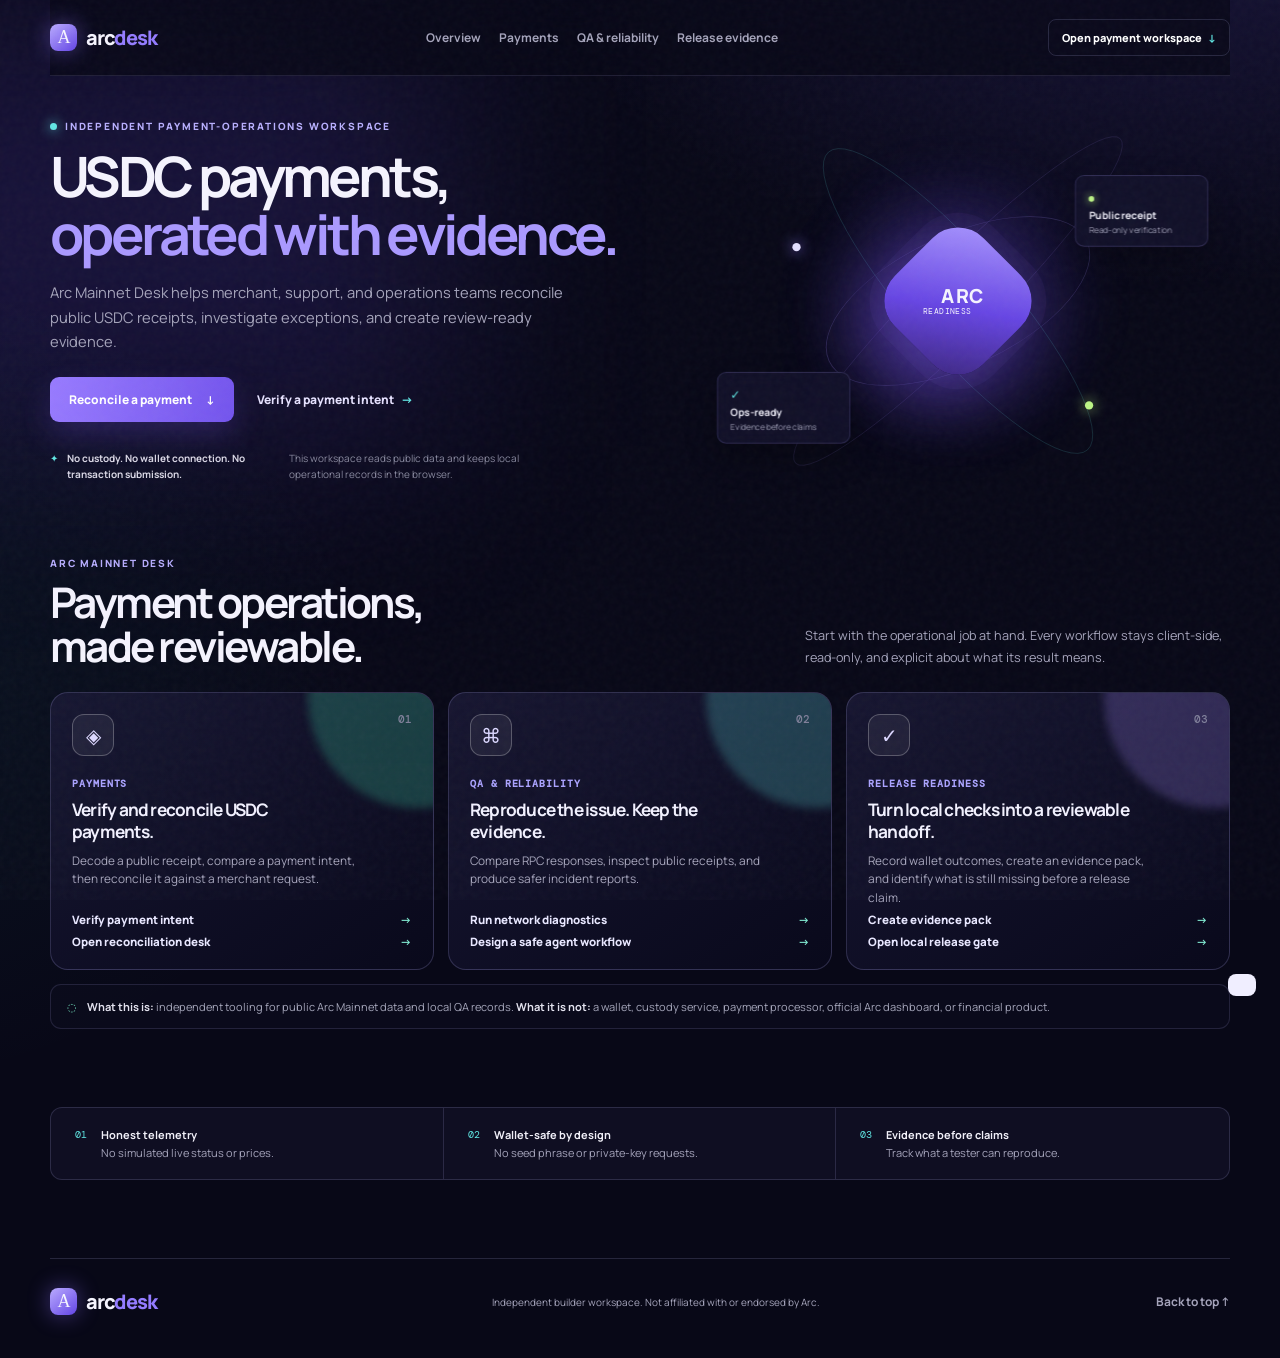
==== commit 017a8115: "Refresh Arc Mainnet Desk source and add reproducible receipt evidence" ====
--- a/arc-mainnet-desk/index.html
+++ b/arc-mainnet-desk/index.html
@@ -4,6 +4,7 @@
     <meta charset="UTF-8" />
     <meta name="viewport" content="width=device-width, initial-scale=1.0" />
     <meta name="theme-color" content="#080817" />
+    <link rel="icon" href="data:image/svg+xml,%3Csvg xmlns='http://www.w3.org/2000/svg' viewBox='0 0 64 64'%3E%3Crect width='64' height='64' rx='16' fill='%23796bff'/%3E%3Cpath d='M18 46 30 17h7l11 29h-8l-2-7H27l-2 7h-7Zm11-14h7l-3-10-4 10Z' fill='white'/%3E%3C/svg%3E" />
     <title>Arc Mainnet Desk — Readiness Workspace</title>
     <meta name="description" content="A safety-first mainnet readiness workspace for Arc builders." />
     <link rel="preconnect" href="https://fonts.googleapis.com" />
@@ -20,32 +21,61 @@
     <link rel="stylesheet" href="witness.css" />
     <link rel="stylesheet" href="release-pack.css" />
     <link rel="stylesheet" href="gate.css" />
+    <link rel="stylesheet" href="payment-lab.css" />
+    <link rel="stylesheet" href="payment-intent.css" />
+    <link rel="stylesheet" href="reconciliation.css" />
+    <link rel="stylesheet" href="share-request.css" />
+    <link rel="stylesheet" href="batch-reconciliation.css" />
+    <link rel="stylesheet" href="dashboard.css" />
+    <link rel="stylesheet" href="incident.css" />
+    <link rel="stylesheet" href="swap-inspector.css" />
+    <link rel="stylesheet" href="contract-watch.css" />
+    <link rel="stylesheet" href="scorecard.css" />
+    <link rel="stylesheet" href="merchant-receipt.css" />
+    <link rel="stylesheet" href="checkout-embed.css" />
+    <link rel="stylesheet" href="arc-handle.css" />
+    <link rel="stylesheet" href="agentic-brief.css" />
   </head>
-  <body>
+  <body data-workspace-mode="overview">
     <div class="grain"></div>
     <header class="nav wrap">
       <a class="brand" href="#top" aria-label="Arc Mainnet Desk home"><span class="brand-cube">A</span><span>arc<span>desk</span></span></a>
-      <nav><a href="#workspace">Workspace</a><a href="#evidence">Tx evidence</a><a href="#matrix">Wallet matrix</a><a href="#safety">Safety</a></nav>
-      <a href="#report" class="nav-button">Create QA brief <span>↗</span></a>
+      <nav><a href="#product-map">Overview</a><a href="#intent-lab">Payments</a><a href="#incident-lab">QA & reliability</a><a href="#release-pack">Release evidence</a></nav>
+      <a href="#reconciliation" class="nav-button">Open payment workspace <span>↓</span></a>
     </header>
 
     <main id="top">
       <section class="hero wrap">
         <div class="hero-copy">
-          <div class="overline"><i></i> Independent mainnet-readiness workspace</div>
-          <h1>Ship with clarity.<br /><em>Operate with confidence.</em></h1>
-          <p>Arc Mainnet Desk helps teams and builders prepare safer wallet flows, payment experiences, and reproducible QA before launch.</p>
-          <div class="hero-actions"><a class="primary" href="#workspace">Open workspace <span>↓</span></a><a class="quiet-link" href="#safety">Safety principles <span>→</span></a></div>
-          <p class="disclaimer"><span>✦</span><b>No market data. No wallet connection. No token listings.</b> This workspace is intentionally built for product readiness, not speculation.</p>
+          <div class="overline"><i></i> Independent payment-operations workspace</div>
+          <h1>USDC payments,<br /><em>operated with evidence.</em></h1>
+          <p>Arc Mainnet Desk helps merchant, support, and operations teams reconcile public USDC receipts, investigate exceptions, and create review-ready evidence.</p>
+          <div class="hero-actions"><a class="primary" href="#reconciliation">Reconcile a payment <span>↓</span></a><a class="quiet-link" href="#intent-lab">Verify a payment intent <span>→</span></a></div>
+          <p class="disclaimer"><span>✦</span><b>No custody. No wallet connection. No transaction submission.</b> This workspace reads public data and keeps local operational records in the browser.</p>
         </div>
         <div class="launch-visual" aria-label="Mainnet readiness visual">
           <div class="pulse p1"></div><div class="pulse p2"></div><div class="pulse p3"></div>
           <div class="launch-core"><span>ARC</span><small>READINESS</small></div>
           <div class="orbit-dot d1"></div><div class="orbit-dot d2"></div><div class="orbit-dot d3"></div>
-          <div class="visual-card card-rpc"><span class="tiny-dot"></span><b>Network surface</b><small>Configure official sources</small></div>
-          <div class="visual-card card-qa"><span>✓</span><b>QA-first</b><small>Build a reproducible brief</small></div>
-        </div>
-      </section>
+          <div class="visual-card card-rpc"><span class="tiny-dot"></span><b>Public receipt</b><small>Read-only verification</small></div>
+          <div class="visual-card card-qa"><span>✓</span><b>Ops-ready</b><small>Evidence before claims</small></div>
+        </div>
+      </section>
+
+      <section class="product-map wrap" id="product-map" aria-label="Product workflow map">
+        <div class="product-map-head"><div><div class="overline">Arc Mainnet Desk</div><h2>Payment operations,<br />made reviewable.</h2></div><p>Start with the operational job at hand. Every workflow stays client-side, read-only, and explicit about what its result means.</p></div>
+        <div class="workflow-grid">
+          <article class="workflow-card payments" id="payments"><div class="workflow-number">01</div><div class="workflow-icon">◈</div><span>PAYMENTS</span><h3>Verify and reconcile USDC payments.</h3><p>Decode a public receipt, compare a payment intent, then reconcile it against a merchant request.</p><div class="workflow-links"><a href="#intent-lab">Verify payment intent <b>→</b></a><a href="#reconciliation">Open reconciliation desk <b>→</b></a></div></article>
+          <article class="workflow-card quality" id="quality"><div class="workflow-number">02</div><div class="workflow-icon">⌘</div><span>QA & RELIABILITY</span><h3>Reproduce the issue. Keep the evidence.</h3><p>Compare RPC responses, inspect public receipts, and produce safer incident reports.</p><div class="workflow-links"><a href="#monitor">Run network diagnostics <b>→</b></a><a href="#agentic-brief">Design a safe agent workflow <b>→</b></a></div></article>
+          <article class="workflow-card release" id="release"><div class="workflow-number">03</div><div class="workflow-icon">✓</div><span>RELEASE READINESS</span><h3>Turn local checks into a reviewable handoff.</h3><p>Record wallet outcomes, create an evidence pack, and identify what is still missing before a release claim.</p><div class="workflow-links"><a href="#release-pack">Create evidence pack <b>→</b></a><a href="#release-gate">Open local release gate <b>→</b></a></div></article>
+        </div>
+        <div class="map-boundary"><span>◌</span><p><b>What this is:</b> independent tooling for public Arc Mainnet data and local QA records. <b>What it is not:</b> a wallet, custody service, payment processor, official Arc dashboard, or financial product.</p></div>
+      </section>
+
+      <div class="workflow-banner wrap" id="workflow-banner" hidden>
+        <div><span id="workflow-kicker">WORKFLOW</span><b id="workflow-title">Workspace</b></div>
+        <a href="#product-map" id="back-to-overview">← All workflows</a>
+      </div>
 
       <section class="guardrail wrap" aria-label="Product guardrails">
         <div><span>01</span><p><b>Honest telemetry</b><br />No simulated live status or prices.</p></div>
@@ -53,7 +83,7 @@
         <div><span>03</span><p><b>Evidence before claims</b><br />Track what a tester can reproduce.</p></div>
       </section>
 
-      <section class="workspace wrap" id="workspace">
+      <section class="workspace wrap tool-surface" data-workflow="quality" id="workspace">
         <div class="section-title"><div><div class="overline">The workspace</div><h2>Mainnet readiness,<br />made actionable.</h2></div><p>Choose a practical launch surface. Each item is a pre-flight check a real user or developer can validate before mainnet.</p></div>
         <div class="workspace-grid">
           <article class="work-card active" data-panel="wallet"><span class="work-index">01</span><div class="work-icon">⌁</div><h3>Wallet journeys</h3><p>Network switching, disconnect paths, wrong-network recovery, and human-readable error states.</p><button>Open checklist <span>→</span></button></article>
@@ -63,7 +93,7 @@
         <div class="check-panel" id="panel-output" aria-live="polite"></div>
       </section>
 
-      <section class="monitor wrap" id="monitor">
+      <section class="monitor wrap tool-surface" data-workflow="quality" id="monitor">
         <div class="monitor-copy"><div class="overline">Read-only RPC monitor</div><h2>Measure the network.<br />Keep the evidence.</h2><p>Run three standard, read-only JSON-RPC checks against an official endpoint: chain identity, latest block, and block freshness. No wallet is connected and no transaction can be sent.</p><div class="monitor-guard"><span>◌</span><p>Use only an official or trusted Arc RPC endpoint. The endpoint is used only for this browser session.</p></div></div>
         <div class="monitor-console">
           <div class="console-head"><span><i></i> DIAGNOSTIC CONSOLE</span><small>CLIENT-SIDE · READ ONLY</small></div>
@@ -75,7 +105,247 @@
         </div>
       </section>
 
-      <section class="evidence wrap" id="evidence">
+      <section class="payment-lab wrap tool-surface" data-workflow="payments" id="payment-lab">
+        <div class="payment-lab-copy">
+          <div class="overline">Arc payment reliability lab</div>
+          <h2>Observe the lifecycle.<br />Report only the evidence.</h2>
+          <p>Track one public transaction through Arc's two-state lifecycle. The lab distinguishes a transaction with no receipt from a final receipt, records the browser observation window, and calculates the fee shown by the supplied RPC response.</p>
+          <div class="payment-lab-model" aria-label="Arc transaction lifecycle model">
+            <div><span>01</span><b>Pending</b><small>No receipt returned</small></div>
+            <i>→</i>
+            <div><span>02</span><b>Final</b><small>Receipt includes a block</small></div>
+            <i>→</i>
+            <div><span>03</span><b>Outcome</b><small>Success or failed execution</small></div>
+          </div>
+          <div class="payment-lab-guard"><span>◌</span><p>The timer measures only how long this browser observed the supplied endpoint. It is not the transaction's submission-to-finality time and is not a network benchmark.</p></div>
+        </div>
+        <div class="payment-lab-console">
+          <div class="console-head"><span><i></i> PAYMENT RELIABILITY CONSOLE</span><small>CLIENT-SIDE · READ ONLY</small></div>
+          <label for="payment-rpc">Official JSON-RPC endpoint</label>
+          <input id="payment-rpc" type="url" inputmode="url" placeholder="https://your-official-rpc.example" autocomplete="url" />
+          <label for="payment-hash">Public transaction hash</label>
+          <input id="payment-hash" type="text" inputmode="text" spellcheck="false" autocomplete="off" maxlength="66" placeholder="0x… (64 hexadecimal characters)" />
+          <div class="payment-lab-actions"><button id="observe-payment" type="button">Start observation <span>→</span></button><button id="stop-payment" class="secondary" type="button" disabled>Stop</button></div>
+          <p class="console-help">Maximum observation window: 30 seconds · Poll interval: 2 seconds · No transaction is submitted</p>
+          <div class="payment-lab-results" id="payment-lab-results" aria-live="polite"><div class="empty-payment-lab"><span>◎</span><p>Awaiting an official endpoint<br />and public transaction hash.</p></div></div>
+          <button class="copy-payment-lab" id="copy-payment-lab" type="button" disabled>Copy reliability report</button>
+        </div>
+      </section>
+
+      <section class="intent-lab wrap tool-surface" data-workflow="payments" id="intent-lab">
+        <div class="intent-copy">
+          <div class="overline">Universal USDC payment intent</div>
+          <h2>Decode the transfer.<br />Verify the intent.</h2>
+          <p>Inspect a public Arc Mainnet receipt for USDC <code>Transfer</code> events from Arc’s documented system emitter, then compare the observed recipient and amount with the payment intent supplied by the reviewer. The result is an evidence record, not a settlement guarantee.</p>
+          <div class="intent-flow" aria-label="Payment intent verification workflow">
+            <div><span>01</span><b>Decode</b><small>Official USDC event logs</small></div><i>→</i>
+            <div><span>02</span><b>Compare</b><small>Recipient and 18-decimal amount</small></div><i>→</i>
+            <div><span>03</span><b>Record</b><small>Public-safe evidence report</small></div>
+          </div>
+          <div class="intent-contract"><span>USDC SYSTEM EMITTER</span><code>0xffffFFFfFFffffffffffffffFfFFFfffFFFfFFfE</code><small>Arc Mainnet · 18 decimals · Transfer events only</small></div>
+          <div class="intent-guard"><span>◌</span><p>No wallet connection, signing, sending, balance lookup, or address ownership claim. A “matched” result means only that a supplied public receipt contained a matching event.</p></div>
+        </div>
+        <div class="intent-console">
+          <div class="console-head"><span><i></i> PAYMENT INTENT VERIFIER</span><small>CLIENT-SIDE · READ ONLY</small></div>
+          <label for="intent-rpc">Arc Mainnet JSON-RPC endpoint</label>
+          <input id="intent-rpc" type="url" inputmode="url" placeholder="https://rpc.mainnet.arc.io" autocomplete="url" />
+          <label for="intent-hash">Public transaction hash</label>
+          <input id="intent-hash" type="text" spellcheck="false" autocomplete="off" maxlength="66" placeholder="0x… (64 hexadecimal characters)" />
+          <div class="intent-input-grid"><label for="intent-recipient">Expected recipient <span class="optional">optional</span><input id="intent-recipient" type="text" spellcheck="false" autocomplete="off" maxlength="42" placeholder="0x… (40 hexadecimal characters)" /></label><label for="intent-amount">Expected amount <span class="optional">optional</span><input id="intent-amount" type="text" inputmode="decimal" autocomplete="off" placeholder="e.g. 25.50 USDC" /></label></div>
+          <button class="run-intent" id="verify-intent" type="button">Verify payment intent <span>→</span></button>
+          <p class="console-help">Checks Arc chain ID · receipt outcome · official Universal USDC Transfer logs · optional exact intent match</p>
+          <div class="intent-results" id="intent-results" aria-live="polite"><div class="empty-intent"><span>◈</span><p>Awaiting an Arc Mainnet endpoint,<br />public receipt, and optional intent.</p></div></div>
+          <button class="copy-intent" id="copy-intent" type="button" disabled>Copy payment intent evidence</button>
+        </div>
+      </section>
+
+      <section class="arc-handle wrap tool-surface" data-workflow="payments" id="arc-handle">
+        <div class="arc-handle-copy">
+          <div class="overline">ArcHandle · product preview</div>
+          <h2>Pay a person.<br />Not an address.</h2>
+          <p>A future Arc payment surface where a sender enters a verified X handle, reviews the recipient and amount, and approves a USDC transfer from their own embedded wallet.</p>
+          <div class="arc-handle-flow" aria-label="Proposed ArcHandle payment flow">
+            <div><span>01</span><b>Verify</b><small>X identity → fixed user ID</small></div><i>→</i>
+            <div><span>02</span><b>Review</b><small>Recipient and amount</small></div><i>→</i>
+            <div><span>03</span><b>Approve</b><small>Owner-controlled transaction</small></div>
+          </div>
+          <div class="arc-handle-guard"><span>◌</span><p><b>Preview only.</b> X sign-in, handle claims, wallet creation, and transfers are not enabled. No username lookup, wallet connection, account data collection, signature, or transaction occurs on this page.</p></div>
+        </div>
+        <form class="arc-handle-console" id="arc-handle-form">
+          <div class="console-head"><span><i></i> SEND BY X HANDLE</span><small>SAFE PREVIEW · NO CUSTODY</small></div>
+          <label for="arc-handle-recipient">Recipient X handle</label>
+          <div class="arc-handle-input"><span>@</span><input id="arc-handle-recipient" type="text" inputmode="text" autocomplete="off" autocapitalize="none" spellcheck="false" maxlength="15" placeholder="username" /></div>
+          <label for="arc-handle-amount">Amount <span class="optional">preview only</span></label>
+          <div class="arc-handle-input amount"><input id="arc-handle-amount" type="text" inputmode="decimal" autocomplete="off" placeholder="0.00" /><span>USDC</span></div>
+          <button class="arc-handle-check" id="arc-handle-check" type="submit">Review payment route <span>→</span></button>
+          <p class="console-help">A production version resolves an X User ID only after OAuth verification; it never routes funds based on an unverified username.</p>
+          <div class="arc-handle-result" id="arc-handle-result" aria-live="polite"><div class="arc-handle-empty"><span>◎</span><p>Enter a handle to preview<br />the safe payment route.</p></div></div>
+        </form>
+      </section>
+
+      <section class="swap-inspector wrap tool-surface" data-workflow="payments" id="swap-inspector">
+        <div class="swap-copy">
+          <div class="overline">Arc integration readiness scan</div>
+          <h2>Validate the integration.<br />Before you ship.</h2>
+          <p>Check whether an Arc integration contract and its proposed output asset are deployed on the expected network, whether the endpoint is current, and whether standard token metadata can be read. The scan is read-only: it never connects a wallet, requests an approval, fetches a price, or executes a swap.</p>
+          <div class="swap-flow" aria-label="Swap route inspection workflow">
+            <div><span>01</span><b>Identify</b><small>Check Arc chain ID</small></div><i>→</i>
+            <div><span>02</span><b>Validate</b><small>Read code and metadata</small></div><i>→</i>
+            <div><span>03</span><b>Review</b><small>Export the evidence</small></div>
+          </div>
+          <div class="swap-boundary"><span>◌</span><p><b>Claim boundary:</b> a deployed contract is not an endorsement. This tool cannot establish liquidity, a safe price, ownership, audit status, or production readiness. Only use addresses obtained from the protocol’s official documentation.</p></div>
+        </div>
+        <div class="swap-console">
+          <div class="console-head"><span><i></i> INTEGRATION READINESS SCAN</span><small>CLIENT-SIDE · READ ONLY</small></div>
+          <label for="swap-rpc">Arc Mainnet JSON-RPC endpoint</label>
+          <input id="swap-rpc" type="url" inputmode="url" value="https://rpc.mainnet.arc.io" autocomplete="url" />
+          <label for="swap-router">Integration contract <span class="optional">public address</span></label>
+          <input id="swap-router" type="text" inputmode="text" spellcheck="false" autocomplete="off" maxlength="42" placeholder="0x… (contract from official docs)" />
+          <label for="swap-asset">Referenced asset <span class="optional">public token address</span></label>
+          <input id="swap-asset" type="text" inputmode="text" spellcheck="false" autocomplete="off" maxlength="42" placeholder="0x… (asset from official docs)" />
+          <button class="run-swap-inspector" id="run-swap-inspector" type="button">Run readiness scan <span>→</span></button>
+          <p class="console-help">Calls: <code>eth_chainId</code> · <code>eth_getBlockByNumber</code> · <code>eth_getCode</code> · optional ERC-20 <code>symbol</code>/<code>decimals</code></p>
+          <div class="swap-results" id="swap-results" aria-live="polite"><div class="empty-swap"><span>◇</span><p>Enter published contract addresses.<br /><small>No request has been made.</small></p></div></div>
+          <button class="copy-swap-report" id="copy-swap-report" type="button" disabled>Copy readiness report</button>
+        </div>
+      </section>
+
+      <section class="contract-watch wrap tool-surface" data-workflow="quality" id="contract-watch">
+        <div class="contract-watch-copy">
+          <div class="overline">Arc contract change watch</div>
+          <h2>Record the contract.<br />Notice the change.</h2>
+          <p>Capture a local, point-in-time snapshot of a public Arc Mainnet contract. A later scan compares the chain ID, bytecode fingerprint, and best-effort ERC-20 metadata against the snapshot stored in this browser.</p>
+          <div class="contract-watch-flow" aria-label="Contract monitoring workflow"><div><span>01</span><b>Scan</b><small>Read public bytecode</small></div><i>→</i><div><span>02</span><b>Compare</b><small>Use local snapshot</small></div><i>→</i><div><span>03</span><b>Export</b><small>Review-ready evidence</small></div></div>
+          <div class="contract-watch-guard"><span>◌</span><p>Snapshots never leave this browser. A changed bytecode fingerprint is a review signal—not evidence of a malicious change, ownership change, upgradeability, audit status, or official Arc conclusion.</p></div>
+        </div>
+        <div class="contract-watch-console">
+          <div class="console-head"><span><i></i> CONTRACT CHANGE WATCH</span><small>CLIENT-SIDE · READ ONLY</small></div>
+          <label for="watch-rpc">Arc Mainnet JSON-RPC endpoint</label>
+          <input id="watch-rpc" type="url" inputmode="url" value="https://rpc.mainnet.arc.io" autocomplete="url" />
+          <label for="watch-contract">Public contract address</label>
+          <input id="watch-contract" type="text" inputmode="text" spellcheck="false" autocomplete="off" maxlength="42" placeholder="0x… (40 hexadecimal characters)" />
+          <button class="run-contract-watch" id="run-contract-watch" type="button">Scan and compare <span>→</span></button>
+          <p class="console-help">Calls: <code>eth_chainId</code> · <code>eth_getBlockByNumber</code> · <code>eth_getCode</code> · optional ERC-20 <code>symbol</code>/<code>decimals</code></p>
+          <div class="contract-watch-results" id="contract-watch-results" aria-live="polite"><div class="empty-contract-watch"><span>◌</span><p>Awaiting an Arc contract address.<br /><small>No snapshot has been created.</small></p></div></div>
+          <div class="contract-watch-actions"><button class="save-contract-snapshot" id="save-contract-snapshot" type="button" disabled>Save local snapshot</button><button class="copy-contract-report" id="copy-contract-report" type="button" disabled>Copy watch report</button></div>
+        </div>
+      </section>
+
+      <section class="scorecard wrap tool-surface" data-workflow="release" id="scorecard">
+        <div class="scorecard-copy">
+          <div class="overline">Arc mainnet integration scorecard</div>
+          <h2>One handoff.<br />Only earned signals.</h2>
+          <p>Turn local browser evidence into a compact technical-review summary. The scorecard includes only checks completed in this browser session; it never fills missing evidence with assumptions.</p>
+          <div class="scorecard-boundary"><span>◌</span><p><b>Claim boundary:</b> “Ready for technical review” means the recorded local checks are complete. It is not an audit, deployment approval, security review, compatibility certification, or official Arc endorsement.</p></div>
+        </div>
+        <div class="scorecard-console">
+          <div class="console-head"><span><i></i> TECHNICAL REVIEW SCORECARD</span><small>LOCAL EVIDENCE · READ ONLY</small></div>
+          <div class="scorecard-intro"><b>Included evidence</b><span>Network · Payments · Integration · Contract watch · Incident readiness · Privacy posture</span></div>
+          <button class="generate-scorecard" id="generate-scorecard" type="button">Generate scorecard <span>→</span></button>
+          <div class="scorecard-results" id="scorecard-results" aria-live="polite"><div class="empty-scorecard"><span>◈</span><p>No scorecard generated yet.<br /><small>Run available tools first, then generate a local handoff.</small></p></div></div>
+          <button class="copy-scorecard" id="copy-scorecard" type="button" disabled>Copy technical-review summary</button>
+        </div>
+      </section>
+
+      <section class="reconciliation wrap tool-surface" data-workflow="payments" id="reconciliation">
+        <div class="reconciliation-copy">
+          <div class="overline">Merchant payment reconciliation</div>
+          <h2>From payment intent<br />to an auditable outcome.</h2>
+          <p>Create a local payment request, then reconcile a public Arc Mainnet receipt against its recipient, exact USDC amount, and optional expiry. Designed for support and operations workflows where the conclusion must be explainable.</p>
+          <div class="reconciliation-rules"><div><span>✓</span><p><b>Exact amount</b><br />Compares base-unit USDC values.</p></div><div><span>✓</span><p><b>Receipt-aware</b><br />Separates failed, late, and duplicate outcomes.</p></div><div><span>✓</span><p><b>Evidence-ready</b><br />Creates a reviewable local record.</p></div></div>
+          <div class="reconciliation-guard"><span>◌</span><p>A local merchant reference is not written onchain and is not treated as proof of payment purpose. Reconciliation is based only on a supplied public receipt.</p></div>
+        </div>
+        <div class="reconciliation-console">
+          <div class="console-head"><span><i></i> PAYMENT RECONCILIATION DESK</span><small>LOCAL INTENT · READ ONLY</small></div>
+          <div class="reconcile-stage"><b>01 · LOCAL PAYMENT REQUEST</b><span>Nothing is uploaded</span></div>
+          <div class="reconcile-grid"><label for="reconcile-recipient">Merchant recipient<input id="reconcile-recipient" type="text" spellcheck="false" autocomplete="off" maxlength="42" placeholder="0x… (40 hexadecimal characters)" /></label><label for="reconcile-amount">Requested amount<input id="reconcile-amount" type="text" inputmode="decimal" autocomplete="off" placeholder="e.g. 25.50 USDC" /></label></div>
+          <div class="reconcile-grid"><label for="reconcile-reference">Merchant reference <span class="optional">optional</span><input id="reconcile-reference" type="text" maxlength="80" placeholder="e.g. INV-2026-001" /></label><label for="reconcile-expiry">Payment expiry <span class="optional">optional</span><input id="reconcile-expiry" type="datetime-local" /></label></div>
+          <button class="save-intent" id="save-reconcile-intent" type="button">Create local payment request <span>→</span></button>
+          <div class="reconcile-request" id="reconcile-request" aria-live="polite"><span>LOCAL REQUEST</span><p>Create an intent to prepare reconciliation.</p></div>
+          <button class="copy-share-request" id="copy-share-request" type="button" disabled>Copy shareable verification link <span>↗</span></button>
+              <p class="share-request-note">The link includes only the public recipient, requested amount, and optional expiry. Merchant references stay local; it never requests a wallet action.</p>
+          <div class="checkout-kit" id="checkout-kit" hidden>
+            <div class="checkout-kit-head"><b>01B · CHECKOUT HANDOFF</b><span id="checkout-request-status">VALIDATING REQUEST</span></div>
+            <p>Generate a minimal payment-link snippet for a merchant site. It opens this read-only payment request; it does not initiate, sign, or submit a transaction.</p>
+            <div class="checkout-actions"><button id="generate-checkout-embed" type="button">Generate checkout snippet <span>→</span></button><button id="copy-checkout-embed" type="button" disabled>Copy embed code</button></div>
+            <pre class="checkout-code" id="checkout-code" aria-live="polite">Create a local request to generate a checkout snippet.</pre>
+          </div>
+          <div class="reconcile-stage"><b>02 · PUBLIC RECEIPT RECONCILIATION</b><span>Arc Mainnet only</span></div>
+          <label for="reconcile-rpc">Arc Mainnet JSON-RPC endpoint</label><input id="reconcile-rpc" type="url" inputmode="url" autocomplete="url" placeholder="https://rpc.mainnet.arc.io" />
+          <label for="reconcile-hash">Public transaction hash</label><input id="reconcile-hash" type="text" spellcheck="false" autocomplete="off" maxlength="66" placeholder="0x… (64 hexadecimal characters)" />
+          <button class="run-reconciliation" id="run-reconciliation" type="button">Reconcile payment <span>→</span></button>
+          <div class="reconciliation-results" id="reconciliation-results" aria-live="polite"><div class="empty-reconciliation"><span>◎</span><p>Create a local payment request,<br />then supply a public receipt.</p></div></div>
+          <div class="receipt-actions"><button class="copy-reconciliation" id="copy-reconciliation" type="button" disabled>Copy reconciliation evidence</button><button class="download-receipt" id="download-receipt" type="button" disabled>Download merchant receipt <span>↓</span></button></div>
+          <p class="merchant-receipt-note">Receipt exports contain the local request and public transaction details only. They are a review aid, not an invoice, settlement confirmation, or official Arc record.</p>
+          <div class="reconcile-stage batch-stage"><b>03 · BATCH RECONCILIATION</b><span>Up to 20 public receipts</span></div>
+          <p class="batch-intro">Review multiple receipts against the current local payment request. Hashes are processed in this browser, one at a time, to keep the evidence trail readable.</p>
+          <label for="batch-hashes">Public transaction hashes <span class="optional">one per line · maximum 20</span></label>
+          <textarea id="batch-hashes" rows="5" spellcheck="false" autocomplete="off" placeholder="0x…\n0x…\n0x…"></textarea>
+          <button class="run-batch" id="run-batch" type="button">Run batch reconciliation <span>→</span></button>
+          <div class="batch-results" id="batch-results" aria-live="polite"><div class="empty-reconciliation"><span>◎</span><p>Create a local payment request,<br />then add public transaction hashes.</p></div></div>
+          <div class="batch-actions"><button class="copy-batch" id="copy-batch" type="button" disabled>Copy batch evidence</button><button class="download-batch" id="download-batch" type="button" disabled>Download CSV <span>↓</span></button></div>
+          <p class="batch-note">Batch output is a local review aid, not a settlement, accounting, ownership, or official Arc conclusion.</p>
+        </div>
+      </section>
+
+      <section class="incident-lab wrap tool-surface" data-workflow="quality" id="incident-lab">
+        <div class="incident-copy">
+          <div class="overline">Arc developer incident kit</div>
+          <h2>Reproduce the failure.<br />Hand engineers evidence.</h2>
+          <p>Run one allowlisted, read-only JSON-RPC request against one or two trusted endpoints. Compare normalized responses and browser-observed latency, then export a review-ready report with endpoint credentials and sensitive fields redacted locally.</p>
+          <div class="incident-flow" aria-label="Incident reproduction workflow">
+            <div><span>01</span><b>Reproduce</b><small>Allowlisted read-only call</small></div>
+            <i>→</i><div><span>02</span><b>Compare</b><small>Response and latency</small></div>
+            <i>→</i><div><span>03</span><b>Handoff</b><small>Redacted evidence draft</small></div>
+          </div>
+          <div class="incident-guard"><span>◌</span><p>Only the RPC host is retained in reports. URL credentials and query strings are discarded. Redaction is a safety aid, not a guarantee—review every export before sharing.</p></div>
+        </div>
+        <div class="incident-console">
+          <div class="console-head"><span><i></i> DEVELOPER INCIDENT KIT</span><small>CLIENT-SIDE · READ ONLY</small></div>
+          <label for="incident-rpc-a">Trusted RPC endpoint A</label>
+          <input id="incident-rpc-a" type="url" inputmode="url" placeholder="https://rpc.mainnet.arc.io" autocomplete="url" />
+          <label for="incident-rpc-b">Trusted RPC endpoint B <span class="optional">optional</span></label>
+          <input id="incident-rpc-b" type="url" inputmode="url" placeholder="https://second-trusted-rpc.example" autocomplete="url" />
+          <div class="incident-query-grid">
+            <label for="incident-method">Read-only method<select id="incident-method"><option>eth_chainId</option><option>eth_blockNumber</option><option>eth_getBlockByNumber</option><option>eth_getTransactionByHash</option><option>eth_getTransactionReceipt</option><option>eth_getCode</option><option>eth_getBalance</option><option>eth_call</option><option>net_version</option><option>web3_clientVersion</option></select></label>
+            <label for="incident-params">Parameters as JSON array<textarea id="incident-params" rows="3" spellcheck="false">[]</textarea></label>
+          </div>
+          <button class="run-incident" id="run-incident" type="button">Run safe reproduction <span>→</span></button>
+          <p class="console-help">10-second timeout per endpoint · Export includes method, redacted parameters, hosts, observations, and reproduction steps · No wallet · No signing · No write methods</p>
+          <div class="incident-results" id="incident-results" aria-live="polite"><div class="empty-incident"><span>⌘</span><p>Awaiting a trusted endpoint<br />and read-only request.</p></div></div>
+          <button class="copy-incident" id="copy-incident" type="button" disabled>Copy triage-ready incident report</button>
+        </div>
+      </section>
+
+      <section class="agentic-brief wrap tool-surface" data-workflow="quality" id="agentic-brief">
+        <div class="agentic-copy">
+          <div class="overline">Agentic operations pattern</div>
+          <h2>Give agents a bounded<br />operational job.</h2>
+          <p>Model an agent that reads public evidence, groups exceptions, and proposes a human-review queue. It never controls a wallet, signs a transaction, or makes a payment decision.</p>
+          <div class="agentic-boundary"><span>◌</span><p><b>Design canvas only.</b> No model, wallet, remote service, or transaction is invoked from this page.</p></div>
+        </div>
+        <form class="agentic-console" id="agentic-form">
+          <div class="agentic-console-head"><span><i></i> AGENT WORKFLOW CANVAS</span><small>LOCAL · NON-CUSTODIAL</small></div>
+          <label for="agentic-goal">Operational goal <span class="optional">optional</span></label>
+          <input id="agentic-goal" maxlength="140" placeholder="e.g. Triage unmatched USDC payment receipts" />
+          <fieldset>
+            <legend>Evidence the agent may read</legend>
+            <label><input id="agentic-receipts" type="checkbox" checked /> Public transaction receipts</label>
+            <label><input id="agentic-intents" type="checkbox" checked /> Browser-local payment requests</label>
+            <label><input id="agentic-rpc" type="checkbox" /> Read-only RPC diagnostics</label>
+          </fieldset>
+          <fieldset>
+            <legend>Required human boundary</legend>
+            <label><input id="agentic-review" type="checkbox" checked /> Human approves every next action</label>
+            <label><input id="agentic-no-wallet" type="checkbox" checked /> No wallet access or signing authority</label>
+          </fieldset>
+          <button class="agentic-button" id="generate-agentic-brief" type="submit">Generate workflow brief <span>→</span></button>
+          <div class="agentic-output" id="agentic-output" aria-live="polite"><span>◎</span><p>Choose evidence boundaries to generate a review-ready operating brief.</p></div>
+          <button class="agentic-copy-button" id="copy-agentic-brief" type="button" disabled>Copy workflow brief</button>
+        </form>
+      </section>
+
+      <section class="evidence wrap tool-surface" data-workflow="quality" id="evidence">
         <div class="evidence-copy"><div class="overline">Transaction evidence inspector</div><h2>Inspect the outcome.<br />Keep the proof.</h2><p>Look up a transaction through an official JSON-RPC endpoint and turn the observed result into a public-safe QA record. This tool only reads public chain data.</p><div class="evidence-guard"><span>◌</span><p>No wallet connection, signature, or transaction request. A transaction result is reported only when the supplied endpoint returns it.</p></div><div class="evidence-methods"><code>eth_chainId</code><code>eth_getTransactionByHash</code><code>eth_getTransactionReceipt</code><code>eth_getBlockByNumber</code></div></div>
         <div class="evidence-console">
           <div class="console-head"><span><i></i> EVIDENCE CONSOLE</span><small>CLIENT-SIDE · READ ONLY</small></div>
@@ -89,7 +359,7 @@
         </div>
       </section>
 
-      <section class="network wrap" id="network">
+      <section class="network wrap tool-surface" data-workflow="quality" id="network">
         <div class="network-copy"><div class="overline">Network configuration validator</div><h2>Validate the route<br />before the user arrives.</h2><p>Compare the Chain ID returned by a supplied RPC endpoint with the expected Chain ID, and validate the public explorer URL before linking users to it.</p><div class="network-guard"><span>◌</span><p>Only <code>eth_chainId</code> is called. Explorer URLs are parsed locally and are never opened or fetched.</p></div></div>
         <div class="network-console">
           <div class="console-head"><span><i></i> CONFIG VALIDATOR</span><small>CLIENT-SIDE · READ ONLY</small></div>
@@ -102,7 +372,7 @@
         </div>
       </section>
 
-      <section class="consistency wrap" id="consistency">
+      <section class="consistency wrap tool-surface" data-workflow="quality" id="consistency">
         <div class="consistency-copy"><div class="overline">RPC consistency checker</div><h2>Compare the sources.<br />Expose the difference.</h2><p>Run the same read-only checks against two supplied official RPC endpoints and compare chain identity, latest block, block age, and round-trip time.</p><div class="consistency-guard"><span>◌</span><p>Each endpoint receives only <code>eth_chainId</code>, <code>eth_blockNumber</code>, and <code>eth_getBlockByNumber</code>. A local threshold of ≤1 block is clearly labelled, not treated as an official SLA.</p></div></div>
         <div class="consistency-console">
           <div class="console-head"><span><i></i> CONSISTENCY LAB</span><small>CLIENT-SIDE · READ ONLY</small></div>
@@ -114,7 +384,7 @@
         </div>
       </section>
 
-      <section class="witness wrap" id="receipt-witness">
+      <section class="witness wrap tool-surface" data-workflow="quality" id="receipt-witness">
         <div class="witness-copy"><div class="overline">Cross-RPC receipt witness</div><h2>Ask two sources.<br />Keep both answers.</h2><p>Read one public transaction receipt from two supplied official RPC endpoints and compare their observed chain identity, block number, block hash, and receipt status.</p><div class="witness-guard"><span>◌</span><p>This is an observation of the supplied sources at one moment in time. It does not establish finality, endpoint ownership, or official network status.</p></div></div>
         <div class="witness-console">
           <div class="console-head"><span><i></i> RECEIPT WITNESS</span><small>CLIENT-SIDE · READ ONLY</small></div>
@@ -127,7 +397,7 @@
         </div>
       </section>
 
-      <section class="resolver wrap" id="resolver">
+      <section class="resolver wrap tool-surface" data-workflow="quality" id="resolver">
         <div class="resolver-copy"><div class="overline">Explorer link resolver</div><h2>Construct the link.<br />Keep the destination clear.</h2><p>Create a conventional explorer route for a transaction hash or public address from a supplied official explorer base URL. The link is constructed in this browser and is never opened automatically.</p><div class="resolver-guard"><span>◌</span><p>Uses standard <code>/tx/</code> and <code>/address/</code> routes. Confirm the final destination against Arc’s official explorer before sharing.</p></div></div>
         <div class="resolver-console">
           <div class="console-head"><span><i></i> LINK RESOLVER</span><small>LOCAL · NO AUTO-OPEN</small></div>
@@ -140,7 +410,7 @@
         </div>
       </section>
 
-      <section class="matrix wrap" id="matrix">
+      <section class="matrix wrap tool-surface" data-workflow="quality" id="matrix">
         <div class="matrix-head"><div><div class="overline">Compatibility lab</div><h2>Test the journey,<br />not just the connection.</h2><p>A local matrix for recording verified wallet behavior across the key steps a user encounters. Every entry begins as untested; no compatibility is implied.</p></div><div class="matrix-legend"><span><i class="pass"></i> Passed</span><span><i class="test"></i> Needs testing</span><span><i class="issue"></i> Known issue</span></div></div>
         <div class="matrix-shell">
           <div class="matrix-top"><div><span>LOCAL TEST MATRIX</span><small id="matrix-summary">0 checks recorded · stored in this browser</small></div><button id="export-matrix" type="button">Copy matrix report</button></div>
@@ -149,9 +419,13 @@
         </div>
       </section>
 
-      <section class="changelog wrap" id="changelog">
+      <section class="changelog wrap tool-surface" data-workflow="release" id="changelog">
         <div class="changelog-intro"><div class="overline">Public release notes</div><h2>Show the work.<br />Keep the claims precise.</h2><p>Each entry describes a shipped product capability, its intended test surface, and the boundary of what it does not claim. This makes progress easy to review without overstating network or wallet compatibility.</p><div class="ledger-meta"><span><i></i> Evidence-led product log</span><span>Independent builder project</span></div></div>
         <div class="release-log">
+          <article class="release-item featured"><div class="release-stamp"><b>v1.5</b><span>18 Sep 2026</span></div><div class="release-body"><div class="release-label">SHIPPED · MERCHANT OPERATIONS</div><h3>Payment reconciliation desk</h3><p>Added a local payment-request workflow that reconciles a public Arc Mainnet USDC receipt against exact amount, recipient, optional expiry, and duplicate event count—then creates evidence for support review.</p><div class="release-tags"><span>Merchant workflow</span><span>Exact USDC amount</span><span>Expiry review</span><span>Duplicate detection</span></div><div class="claim-boundary"><b>Claim boundary</b><p>Reconciliation records data in a supplied receipt against a locally created intent. It does not establish legal settlement, ownership, accounting finality, or an official Arc conclusion.</p></div></div></article>
+          <article class="release-item featured"><div class="release-stamp"><b>v1.6</b><span>19 Sep 2026</span></div><div class="release-body"><div class="release-label">SHIPPED · ARC COMPATIBILITY</div><h3>System-emitter USDC decoding</h3><p>Updated payment verification for Arc’s documented USDC runtime: 18-decimal amount handling and Transfer events emitted by the system emitter. The verifier still compares only public receipt data with a supplied payment intent.</p><div class="release-tags"><span>18-decimal USDC</span><span>System emitter</span><span>Intent match</span><span>Read-only</span></div><div class="claim-boundary"><b>Claim boundary</b><p>A matched result confirms only matching data in one supplied public receipt. It does not prove settlement, address ownership, recipient control, payment purpose, or official Arc approval.</p></div></div></article>
+          <article class="release-item featured"><div class="release-stamp"><b>v1.3</b><span>18 Sep 2026</span></div><div class="release-body"><div class="release-label">SHIPPED · INCIDENT REPRODUCTION</div><h3>RPC incident reproducer and privacy redactor</h3><p>Added an allowlisted read-only RPC runner for one or two trusted endpoints, with normalized comparison, bounded requests, and a locally redacted Markdown incident report.</p><div class="release-tags"><span>Safe allowlist</span><span>Response comparison</span><span>Privacy redaction</span><span>Repro report</span></div><div class="claim-boundary"><b>Claim boundary</b><p>The output records browser observations from supplied endpoints. It does not prove endpoint ownership, diagnose network health, or guarantee that an export contains no sensitive data.</p></div></div></article>
+          <article class="release-item featured"><div class="release-stamp"><b>v1.2</b><span>17 Sep 2026</span></div><div class="release-body"><div class="release-label">SHIPPED · PAYMENT RELIABILITY</div><h3>Arc transaction lifecycle observer</h3><p>Added a bounded, read-only observer for Arc's pending-to-final transaction lifecycle with receipt outcome, observed fee, block context, and a reproducible local report.</p><div class="release-tags"><span>Two-state lifecycle</span><span>Observed fee</span><span>Bounded polling</span><span>Read-only</span></div><div class="claim-boundary"><b>Claim boundary</b><p>The timer measures this browser's observation window against a supplied endpoint. It is not submission-to-finality time, a performance benchmark, or an official Arc network claim.</p></div></div></article>
           <article class="release-item featured"><div class="release-stamp"><b>v1.1</b><span>16 Sep 2026</span></div><div class="release-body"><div class="release-label">SHIPPED · SOURCE CROSS-CHECK</div><h3>Cross-RPC receipt witness</h3><p>Added a paired public-receipt comparison that makes it easy to record where two supplied RPC sources agree—or where a reviewer should investigate further.</p><div class="release-tags"><span>Receipt comparison</span><span>Source-aware</span><span>Read-only</span><span>Evidence pack</span></div><div class="claim-boundary"><b>Claim boundary</b><p>Agreement is only an observation of two supplied endpoints at a point in time. It is not proof of finality, endpoint ownership, network health, or official Arc status.</p></div></div></article>
           <article class="release-item featured"><div class="release-stamp"><b>v1.0</b><span>16 Sep 2026</span></div><div class="release-body"><div class="release-label">SHIPPED · RELEASE DISCIPLINE</div><h3>Local evidence release gate</h3><p>Added a transparent local gate that lists completed and missing readiness evidence before a reviewer promotes a release or makes a launch claim.</p><div class="release-tags"><span>Review gate</span><span>Missing evidence</span><span>Local standard</span><span>Claim boundary</span></div><div class="claim-boundary"><b>Claim boundary</b><p>The gate is a local review aid. It is not a security audit, testnet/mainnet health signal, release authorization, or official Arc approval.</p></div></div></article>
           <article class="release-item featured"><div class="release-stamp"><b>v0.9</b><span>16 Sep 2026</span></div><div class="release-body"><div class="release-label">SHIPPED · EVIDENCE INTEGRITY</div><h3>Local release evidence packs</h3><p>Added a local, review-ready evidence pack that gathers session outputs, screens for common sensitive phrases, and calculates a SHA-256 integrity fingerprint before Markdown or JSON export.</p><div class="release-tags"><span>SHA-256</span><span>Local export</span><span>Privacy review</span><span>Reproducible QA</span></div><div class="claim-boundary"><b>Claim boundary</b><p>The hash shows integrity for the generated local payload only. It does not certify endpoint ownership, test correctness, security, or official Arc endorsement.</p></div></div></article>
@@ -161,7 +435,7 @@
         </div>
       </section>
 
-      <section class="bundle wrap" id="bundle">
+      <section class="bundle wrap tool-surface" data-workflow="release" id="bundle">
         <div class="bundle-copy"><div class="overline">Shareable QA session bundle</div><h2>One reviewable<br />record of the work.</h2><p>Generate a concise Markdown handoff from the checks completed in this browser: readiness tasks, wallet test outcomes, and any RPC or transaction evidence run during this session.</p><div class="bundle-guard"><span>◌</span><p>Local-only. Nothing is uploaded. Include notes only when they are public-safe and relevant to a reviewer.</p></div></div>
         <div class="bundle-card">
           <div class="console-head"><span><i></i> REVIEW BUNDLE</span><small>LOCAL · MARKDOWN</small></div>
@@ -172,11 +446,11 @@
         </div>
       </section>
 
-      <section class="release-pack wrap" id="release-pack">
+      <section class="release-pack wrap tool-surface" data-workflow="release" id="release-pack">
         <div class="release-pack-copy"><div class="overline">Release evidence pack</div><h2>Package the proof.<br />Protect the context.</h2><p>Create a review-ready snapshot from the evidence generated during this browser session. The pack is never uploaded and its integrity fingerprint is calculated locally in your browser.</p><div class="release-pack-guard"><span>◌</span><p>Before an export, the pack checks for common sensitive phrases. It cannot guarantee data is safe—review every report before sharing.</p></div></div>
         <div class="release-pack-card">
           <div class="console-head"><span><i></i> EVIDENCE PACK</span><small>LOCAL · SHA-256</small></div>
-          <div class="pack-scope"><span>INCLUDES</span><p>Readiness checklist · wallet matrix · RPC diagnostics · network configuration · RPC consistency · cross-RPC receipt witness · explorer route · transaction evidence</p></div>
+          <div class="pack-scope"><span>INCLUDES</span><p>Readiness checklist · wallet matrix · RPC diagnostics · network configuration · RPC consistency · cross-RPC receipt witness · explorer route · transaction evidence · payment reliability · payment intent verification · redacted incident reproduction</p></div>
           <label class="pack-option"><input id="pack-notes" type="checkbox" /> <span>Include public-safe wallet-test notes</span></label>
           <button class="pack-generate" id="generate-pack" type="button">Generate release evidence pack <span>→</span></button>
           <div class="pack-alert" id="pack-alert" hidden aria-live="polite"></div>
@@ -184,23 +458,23 @@
         </div>
       </section>
 
-      <section class="gate wrap" id="release-gate">
+      <section class="gate wrap tool-surface" data-workflow="release" id="release-gate">
         <div class="gate-copy"><div class="overline">Mainnet release gate</div><h2>Turn evidence into<br />a review decision.</h2><p>Assess what has been recorded in this browser against a transparent, local release standard. The result surfaces missing work before someone makes a launch claim.</p><div class="gate-guard"><span>◌</span><p>This is a local reviewer aid—not a security audit, official Arc approval, or a statement that mainnet is ready.</p></div></div>
         <div class="gate-card">
           <div class="console-head"><span><i></i> LOCAL RELEASE GATE</span><small>CLIENT-SIDE · REVIEW</small></div>
-          <div class="gate-standard"><span>LOCAL STANDARD</span><p>Five completed readiness tasks, at least one wallet check, and recorded diagnostic, configuration, consistency, cross-RPC receipt witness, and transaction evidence.</p></div>
+          <div class="gate-standard"><span>LOCAL STANDARD</span><p>Five completed readiness tasks, at least one wallet check, and recorded diagnostic, configuration, consistency, cross-RPC receipt witness, transaction evidence, payment reliability observation, payment intent verification, and redacted incident reproduction.</p></div>
           <button class="gate-run" id="assess-gate" type="button">Assess local release gate <span>→</span></button>
           <div class="gate-result" id="gate-result" aria-live="polite"><div class="empty-gate"><span>◈</span><p>No decision has been generated.<br />Run an assessment after recording evidence.</p></div></div>
           <button class="copy-gate" id="copy-gate" type="button" disabled>Copy release-gate report</button>
         </div>
       </section>
 
-      <section class="readiness wrap" id="checklist">
+      <section class="readiness wrap tool-surface" data-workflow="release" id="checklist">
         <div class="readiness-head"><div><div class="overline">Personal launch board</div><h2>Turn preparation into evidence.</h2></div><div class="progress-box"><span id="progress-count">0 / 5</span><small>readiness items complete</small></div></div>
         <div class="readiness-list" id="readiness-list"></div>
       </section>
 
-      <section class="report wrap" id="report">
+      <section class="report wrap tool-surface" data-workflow="quality" id="report">
         <div class="report-copy"><div class="overline">Structured bug report</div><h2>Make failures<br />easy to reproduce.</h2><p>Create a clean Markdown report with the context a maintainer needs: test surface, steps, expected result, actual result, and public evidence.</p><div class="privacy-note"><span>◌</span> Local-only generator. Do not include seed phrases, private keys, passwords, or personal data.</div></div>
         <form id="brief-form" class="brief-form">
           <label>Issue title<input id="issue-title" maxlength="100" placeholder="e.g. Wallet reconnect does not refresh account state" /></label>
@@ -214,7 +488,7 @@
         <div class="brief-result" id="brief-result" hidden><div class="result-top"><span>BUG REPORT · LOCAL DRAFT</span><button id="copy-brief" type="button">Copy Markdown</button></div><pre id="brief-text"></pre></div>
       </section>
 
-      <section class="safety wrap" id="safety">
+      <section class="safety wrap tool-surface" data-workflow="release" id="safety">
         <div><div class="overline">Safety standard</div><h2>Useful mainnet tools<br />should earn trust.</h2></div>
         <div class="safety-rules"><article><span>✓</span><p><b>Label the state clearly.</b> Preview, unavailable, and verified are different states — users should never need to guess.</p></article><article><span>✓</span><p><b>Keep ownership with the user.</b> A wallet must approve its own actions; a site should explain every request before it happens.</p></article><article><span>✓</span><p><b>Link to primary sources.</b> When official Arc endpoints and explorer routes are ready, use them directly and show the destination.</p></article></div>
       </section>
--- a/arc-mainnet-desk/payment-lab.css
+++ b/arc-mainnet-desk/payment-lab.css
@@ -0,0 +1 @@
+.payment-lab{display:grid;grid-template-columns:.9fr 1.1fr;gap:70px;align-items:center;padding-bottom:126px}.payment-lab-copy h2{font-size:clamp(31px,3.8vw,48px);letter-spacing:-3px;line-height:1.08;margin:12px 0 0}.payment-lab-copy>p{max-width:475px;color:var(--muted);font-size:13px;line-height:1.75;margin:20px 0}.payment-lab-model{display:flex;align-items:center;gap:9px;margin:24px 0}.payment-lab-model div{flex:1;min-width:0;border:1px solid #4f4a72;background:#121127;border-radius:8px;padding:10px}.payment-lab-model span,.payment-lab-model b,.payment-lab-model small{display:block}.payment-lab-model span{font:8px 'DM Mono';color:var(--aqua)}.payment-lab-model b{font-size:11px;margin-top:5px}.payment-lab-model small{font:8px/1.4 'DM Mono';color:#8f8ba9;margin-top:4px}.payment-lab-model>i{color:#77718f;font-style:normal}.payment-lab-guard{display:flex;gap:9px;max-width:465px;color:#bbb8d0;font-size:10px;line-height:1.6}.payment-lab-guard span{color:var(--aqua);font-size:15px}.payment-lab-guard p{margin:0}.payment-lab-console{border:1px solid #7f78ff73;background:linear-gradient(145deg,#171631,#0b0b1b);border-radius:14px;padding:21px;box-shadow:0 24px 60px #0003}.payment-lab-console>label{display:block;color:#c2bfd5;text-transform:uppercase;letter-spacing:1px;font-size:9px;font-weight:800;margin-top:15px}.payment-lab-console>label:first-of-type{margin-top:0}.payment-lab-console input{display:block;width:100%;margin-top:8px;border:1px solid #46436b;background:#090917;border-radius:7px;color:#f2f1fa;padding:11px;font:11px 'DM Mono'}.payment-lab-console input:focus{outline:1px solid #8d86ff;border-color:#8d86ff}.payment-lab-actions{display:flex;gap:8px;margin-top:15px}.payment-lab-actions button{flex:1;border:0;border-radius:7px;background:linear-gradient(105deg,#a48cff,#61d7d0);color:#0c0b19;font:800 11px Manrope;padding:11px;cursor:pointer}.payment-lab-actions button.secondary{flex:0 0 90px;background:#19182d;color:#c8c4dc;border:1px solid #484464}.payment-lab-actions button:disabled{opacity:.45;cursor:not-allowed}.payment-lab-results{min-height:185px;background:#090917;border:1px solid #343153;border-radius:8px;padding:13px}.empty-payment-lab{height:158px;display:grid;place-items:center;text-align:center;color:#918da9;font:11px Manrope}.empty-payment-lab span{color:#9d94ff;font-size:20px}.empty-payment-lab p{margin:2px 0;line-height:1.65}.payment-state{display:flex;justify-content:space-between;align-items:center;gap:10px;border-bottom:1px solid #343153;padding-bottom:11px;margin-bottom:11px}.payment-state b{font:11px 'DM Mono';color:#f0eff8}.payment-state span{border-radius:999px;padding:5px 8px;font:9px 'DM Mono'}.payment-state span.pending{background:#ffd16b13;color:#ffd16b;border:1px solid #ffd16b4b}.payment-state span.final{background:#9fe7711b;color:var(--lime);border:1px solid #9fe7714b}.payment-state span.failed{background:#ff999912;color:#ffb0b0;border:1px solid #ff99994b}.payment-metrics{display:grid;grid-template-columns:repeat(2,1fr);gap:8px}.payment-metric{background:#121126;border:1px solid #343153;border-radius:7px;padding:9px}.payment-metric small,.payment-metric b{display:block}.payment-metric small{font:8px 'DM Mono';color:#8f8ba9}.payment-metric b{font:10px 'DM Mono';color:#e0def0;margin-top:5px;overflow-wrap:anywhere}.payment-lab-note{color:#9c98b2;font:9px/1.55 'DM Mono';margin:11px 0 0}.payment-lab-error{color:#ffb2a7;font:11px/1.6 'DM Mono';padding:3px}.copy-payment-lab{margin-top:12px;width:100%;border:1px solid #8179ff7d;background:#8179ff15;color:#d4d0ff;border-radius:7px;padding:10px;font:800 10px Manrope;cursor:pointer}.copy-payment-lab:disabled{opacity:.45;cursor:not-allowed}@media(max-width:800px){.payment-lab{grid-template-columns:1fr;gap:30px;padding-bottom:75px}.payment-lab-model{align-items:stretch}.payment-lab-model>i{align-self:center}.payment-lab-console{padding:17px}.payment-metrics{grid-template-columns:1fr}}
--- a/arc-mainnet-desk/payment-intent.css
+++ b/arc-mainnet-desk/payment-intent.css
@@ -0,0 +1 @@
+.intent-lab{display:grid;grid-template-columns:minmax(0,1fr) minmax(420px,.96fr);gap:48px;align-items:center;padding-top:120px;padding-bottom:120px}.intent-copy h2{margin:12px 0 18px;font-size:clamp(2.2rem,4vw,4.25rem);line-height:1.05;letter-spacing:-.065em}.intent-copy>p{max-width:650px;color:#aeb0c5;font-size:1.04rem;line-height:1.75}.intent-copy code{font-family:"DM Mono",monospace;color:#b8f4db}.intent-flow{display:flex;align-items:center;gap:11px;margin:32px 0}.intent-flow div{flex:1;min-height:122px;padding:17px;border:1px solid rgba(94,233,183,.2);background:linear-gradient(140deg,rgba(42,162,125,.14),rgba(18,20,42,.4));border-radius:14px}.intent-flow span{display:block;color:#7ff1c4;font:500 .68rem "DM Mono",monospace;letter-spacing:.1em}.intent-flow b{display:block;margin:14px 0 5px;color:#f6f7ff}.intent-flow small{color:#a3a8bd;line-height:1.35}.intent-flow>i{color:#68d5ae;font-style:normal}.intent-contract{padding:17px 20px;margin:20px 0;border-left:2px solid #54dfaa;background:rgba(84,223,170,.07)}.intent-contract span,.intent-contract small{display:block;color:#a9afc3;font:500 .7rem "DM Mono",monospace;letter-spacing:.09em}.intent-contract code{display:block;margin:8px 0;word-break:break-all;color:#f4f6ff;font-size:.8rem}.intent-guard{display:flex;gap:12px;max-width:660px;padding:14px 0;color:#979db2;font-size:.86rem;line-height:1.55}.intent-guard span{color:#79e9b9}.intent-guard p{margin:0}.intent-console{padding:25px;border:1px solid rgba(120,241,194,.25);border-radius:20px;background:linear-gradient(155deg,rgba(33,43,65,.91),rgba(11,12,28,.94));box-shadow:0 25px 65px rgba(0,0,0,.22)}.intent-console label{display:block;margin:18px 0 8px;color:#d9dced;font-size:.82rem;font-weight:700}.intent-console input{width:100%;box-sizing:border-box;border:1px solid rgba(173,187,219,.22);border-radius:9px;padding:13px 14px;background:#0c1021;color:#f5f6ff;font:400 .82rem "DM Mono",monospace}.intent-console input:focus{outline:2px solid rgba(93,239,182,.38);border-color:#64deb0}.intent-input-grid{display:grid;grid-template-columns:1fr 1fr;gap:12px}.intent-input-grid label{margin-top:18px}.intent-input-grid input{margin-top:8px}.intent-console .optional{color:#9298ae;font-size:.7rem;font-weight:400}.run-intent{width:100%;margin-top:22px;padding:14px;border:0;border-radius:9px;background:linear-gradient(90deg,#68e1ae,#92f5ce);color:#06231b;font-weight:800;cursor:pointer}.run-intent:disabled{cursor:wait;opacity:.7}.intent-results{min-height:135px;margin-top:16px;border:1px solid rgba(170,185,222,.14);border-radius:11px;background:rgba(4,7,18,.52);overflow:hidden}.empty-intent{padding:27px;text-align:center;color:#8990a7;line-height:1.5}.empty-intent span{display:block;color:#7af0bf;font-size:1.6rem}.intent-status{display:flex;justify-content:space-between;gap:12px;padding:13px 14px;border-bottom:1px solid rgba(170,185,222,.14);font-size:.72rem}.intent-status b{color:#b8c0dc;letter-spacing:.08em}.intent-status span{color:#94f2c5;font-weight:800}.intent-status span.mismatch,.intent-status span.failed{color:#ffb0a7}.intent-metrics{display:grid;grid-template-columns:repeat(2,1fr);gap:1px;background:rgba(170,185,222,.1)}.intent-metric{padding:12px;background:#0b1020}.intent-metric small{display:block;color:#858ba1;font:500 .62rem "DM Mono",monospace;letter-spacing:.06em}.intent-metric b{display:block;margin-top:5px;color:#edf0fc;font:500 .74rem "DM Mono",monospace;overflow-wrap:anywhere}.intent-events{padding:12px}.intent-event{padding:12px;margin-top:8px;border-left:2px solid #67e2ad;background:rgba(103,226,173,.06)}.intent-event small{display:block;color:#94a0b9;font:500 .66rem "DM Mono",monospace}.intent-event b{display:block;margin:6px 0;color:#f1f4ff}.intent-event code{display:block;color:#c1c8dd;font-size:.67rem;overflow-wrap:anywhere}.intent-note,.intent-error{padding:14px;color:#a5abc0;font-size:.79rem;line-height:1.5}.intent-error b{color:#ffbeb7}.copy-intent{width:100%;margin-top:12px;padding:11px;border:1px solid rgba(112,231,177,.32);border-radius:8px;background:transparent;color:#98ebc3;cursor:pointer}.copy-intent:disabled{opacity:.45;cursor:not-allowed}@media(max-width:880px){.intent-lab{grid-template-columns:1fr;padding-top:75px;padding-bottom:75px}.intent-flow{gap:7px}.intent-flow div{min-height:105px;padding:12px}.intent-flow b{margin:10px 0 4px}.intent-flow small{font-size:.7rem}}@media(max-width:520px){.intent-input-grid{grid-template-columns:1fr}.intent-flow>i{display:none}.intent-flow{gap:6px}.intent-flow div{min-height:112px}.intent-contract code{font-size:.67rem}}
--- a/arc-mainnet-desk/reconciliation.css
+++ b/arc-mainnet-desk/reconciliation.css
@@ -0,0 +1 @@
+.reconciliation{display:grid;grid-template-columns:minmax(0,1fr) minmax(430px,.96fr);gap:48px;align-items:center;padding:110px 0}.reconciliation-copy h2{margin:12px 0 18px;font-size:clamp(2.15rem,4vw,4.2rem);line-height:1.05;letter-spacing:-.065em}.reconciliation-copy>p{max-width:640px;color:#b1b4c8;font-size:1.04rem;line-height:1.75}.reconciliation-rules{display:grid;grid-template-columns:repeat(3,1fr);gap:10px;margin:30px 0}.reconciliation-rules>div{padding:15px;border:1px solid rgba(136,128,255,.22);border-radius:13px;background:linear-gradient(150deg,rgba(94,83,202,.16),rgba(18,19,43,.3))}.reconciliation-rules span{color:#a79dff}.reconciliation-rules p{margin:10px 0 0;color:#9da3ba;font-size:.76rem;line-height:1.45}.reconciliation-rules b{color:#f1f2ff}.reconciliation-guard{display:flex;gap:12px;color:#959bb2;font-size:.86rem;line-height:1.55}.reconciliation-guard span{color:#a79dff}.reconciliation-guard p{margin:0}.reconciliation-console{padding:25px;border:1px solid rgba(145,132,255,.29);border-radius:20px;background:linear-gradient(155deg,rgba(35,35,71,.91),rgba(10,11,27,.96));box-shadow:0 25px 65px rgba(0,0,0,.25)}.reconciliation-console label{display:block;margin:15px 0 8px;color:#d9dced;font-size:.8rem;font-weight:700}.reconciliation-console input{width:100%;box-sizing:border-box;border:1px solid rgba(177,184,230,.22);border-radius:9px;padding:12px 13px;background:#0b1021;color:#f5f6ff;font:400 .78rem "DM Mono",monospace}.reconciliation-console input:focus{outline:2px solid rgba(154,141,255,.38);border-color:#a397ff}.reconciliation-console .optional{color:#9399af;font-size:.68rem;font-weight:400}.reconcile-stage{display:flex;justify-content:space-between;gap:12px;margin-top:18px;padding-top:17px;border-top:1px solid rgba(177,184,230,.16);color:#c9c5ff;font:.66rem "DM Mono",monospace;letter-spacing:.06em}.reconcile-stage span{color:#878da8}.reconcile-grid{display:grid;grid-template-columns:1.25fr .75fr;gap:12px}.save-intent,.run-reconciliation{width:100%;margin-top:18px;padding:13px;border:0;border-radius:9px;color:white;font-weight:800;cursor:pointer}.save-intent{background:rgba(142,128,255,.22);border:1px solid rgba(168,157,255,.38)}.run-reconciliation{background:linear-gradient(90deg,#8b7cff,#b698ff)}.save-intent:disabled,.run-reconciliation:disabled{opacity:.65;cursor:wait}.reconcile-request{margin-top:13px;padding:13px;border-left:2px solid #a496ff;background:rgba(151,138,255,.08);color:#aeb2c8}.reconcile-request span{color:#bfb8ff;font:500 .65rem "DM Mono",monospace;letter-spacing:.08em}.reconcile-request p{margin:6px 0 0;font-size:.77rem;line-height:1.45}.reconciliation-results{min-height:120px;margin-top:16px;border:1px solid rgba(177,184,230,.14);border-radius:11px;background:rgba(4,7,18,.52);overflow:hidden}.empty-reconciliation{padding:25px;text-align:center;color:#8990a7;line-height:1.5}.empty-reconciliation span{display:block;color:#a498ff;font-size:1.6rem}.reconciliation-status{display:flex;justify-content:space-between;gap:12px;padding:13px 14px;border-bottom:1px solid rgba(177,184,230,.14);font-size:.72rem}.reconciliation-status b{color:#bec4e1;letter-spacing:.08em}.reconciliation-status span{font-weight:800;color:#9cf0c8}.reconciliation-status span.review,.reconciliation-status span.failed{color:#ffc29f}.reconciliation-metrics{display:grid;grid-template-columns:repeat(2,1fr);gap:1px;background:rgba(177,184,230,.1)}.reconciliation-metric{padding:11px;background:#0b1020}.reconciliation-metric small{display:block;color:#858ba1;font:500 .61rem "DM Mono",monospace;letter-spacing:.06em}.reconciliation-metric b{display:block;margin-top:5px;color:#edf0fc;font:500 .73rem "DM Mono",monospace;overflow-wrap:anywhere}.reconciliation-note,.reconciliation-error{padding:13px;color:#a5abc0;font-size:.78rem;line-height:1.5}.reconciliation-error b{color:#ffc0ba}.copy-reconciliation{width:100%;margin-top:12px;padding:11px;border:1px solid rgba(166,152,255,.38);border-radius:8px;background:transparent;color:#c5bcff;cursor:pointer}.copy-reconciliation:disabled{opacity:.45;cursor:not-allowed}@media(max-width:880px){.reconciliation{grid-template-columns:1fr;padding:75px 0}.reconciliation-rules{max-width:600px}}@media(max-width:520px){.reconciliation-rules,.reconcile-grid{grid-template-columns:1fr}.reconciliation-rules{gap:7px}}
--- a/arc-mainnet-desk/share-request.css
+++ b/arc-mainnet-desk/share-request.css
@@ -0,0 +1 @@
+.copy-share-request{width:100%;margin-top:10px;padding:10px;border:1px solid rgba(120,226,202,.35);border-radius:8px;background:rgba(91,224,190,.08);color:#a8f3db;font-weight:800;cursor:pointer}.copy-share-request span{padding-left:6px}.copy-share-request:disabled{opacity:.45;cursor:not-allowed}.share-request-note{margin:8px 2px 0;color:#858da5;font-size:.67rem;line-height:1.5}
--- a/arc-mainnet-desk/batch-reconciliation.css
+++ b/arc-mainnet-desk/batch-reconciliation.css
@@ -0,0 +1,2 @@
+/* Batch receipt review stays deliberately local and compact. */
+.reconciliation-console textarea{width:100%;box-sizing:border-box;border:1px solid rgba(177,184,230,.22);border-radius:9px;padding:12px 13px;background:#0b1021;color:#f5f6ff;font:400 .78rem "DM Mono",monospace;resize:vertical;min-height:92px;line-height:1.55}.reconciliation-console textarea:focus{outline:2px solid rgba(154,141,255,.38);border-color:#a397ff}.batch-stage{margin-top:28px}.batch-intro,.batch-note{margin:10px 0 0;color:#9fa6bd;font-size:.74rem;line-height:1.55}.batch-note{color:#7f879f;font-size:.68rem}.run-batch{width:100%;margin-top:18px;padding:13px;border:0;border-radius:9px;color:#fff;font-weight:800;cursor:pointer;background:linear-gradient(90deg,#8b7cff,#b698ff)}.run-batch:disabled{opacity:.65;cursor:wait}.batch-results{min-height:auto;margin-top:16px;border:1px solid rgba(177,184,230,.14);border-radius:11px;background:rgba(4,7,18,.52);overflow:hidden}.batch-summary{display:flex;gap:10px;flex-wrap:wrap;padding:12px 13px;border-bottom:1px solid rgba(177,184,230,.14);color:#aeb5ca;font-size:.7rem}.batch-summary b{color:#d6d1ff}.batch-table{width:100%;border-collapse:collapse;font:.67rem "DM Mono",monospace}.batch-table th,.batch-table td{padding:10px 12px;text-align:left;border-bottom:1px solid rgba(177,184,230,.1)}.batch-table th{color:#858da7;font-weight:500;letter-spacing:.05em}.batch-table td{color:#d5d9e9;overflow-wrap:anywhere}.batch-table .matched{color:#98ecc7}.batch-table .review,.batch-table .failed{color:#ffc49f}.batch-actions{display:grid;grid-template-columns:1fr 1fr;gap:9px;margin-top:10px}.copy-batch,.download-batch{padding:10px;border:1px solid rgba(166,152,255,.38);border-radius:8px;background:transparent;color:#c5bcff;cursor:pointer;font-weight:700}.download-batch{border-color:rgba(120,226,202,.35);color:#a8f3db}.copy-batch:disabled,.download-batch:disabled{opacity:.45;cursor:not-allowed}@media(max-width:520px){.batch-actions{grid-template-columns:1fr}.batch-table{font-size:.58rem}.batch-table th,.batch-table td{padding:8px 7px}}
--- a/arc-mainnet-desk/dashboard.css
+++ b/arc-mainnet-desk/dashboard.css
@@ -0,0 +1,17 @@
+/* Product-map and compact dashboard layer */
+:root{--section-gap:78px}body{background:radial-gradient(1000px 650px at 90% -10%,rgba(103,79,228,.18),transparent 65%),radial-gradient(800px 600px at -15% 50%,rgba(35,175,177,.07),transparent 70%),var(--bg)}.nav{position:sticky;top:0;z-index:9;height:76px;background:rgba(8,8,23,.76);backdrop-filter:blur(18px);border-bottom-color:rgba(193,189,255,.12)}.nav nav{gap:18px}.nav nav a{padding:8px 0;white-space:nowrap}.nav nav a:hover{color:#c5bbff}.hero{min-height:500px}.product-map{padding:30px 0 var(--section-gap)}.product-map-head{display:flex;justify-content:space-between;align-items:end;gap:42px;margin-bottom:24px}.product-map-head h2{margin:11px 0 0;font-size:clamp(2rem,4vw,3.35rem);line-height:1.03;letter-spacing:-.07em}.product-map-head p{max-width:425px;margin:0;color:var(--muted);font-size:.84rem;line-height:1.7}.workflow-grid{display:grid;grid-template-columns:repeat(3,1fr);gap:14px}.workflow-card{position:relative;min-height:306px;padding:23px;border:1px solid rgba(183,178,255,.2);border-radius:18px;background:linear-gradient(145deg,rgba(24,23,51,.92),rgba(10,10,28,.9));overflow:hidden}.workflow-card:before{content:"";position:absolute;width:220px;height:220px;right:-95px;top:-105px;border-radius:50%;filter:blur(4px);opacity:.22}.workflow-card.payments:before{background:#42e6af}.workflow-card.quality:before{background:#62e7e4}.workflow-card.release:before{background:#a88cff}.workflow-number{position:absolute;right:21px;top:19px;color:#81809b;font:500 .7rem "DM Mono",monospace}.workflow-icon{width:42px;height:42px;display:grid;place-items:center;border:1px solid rgba(255,255,255,.25);border-radius:12px;background:rgba(255,255,255,.06);color:#dcd8ff;font-size:1.25rem}.workflow-card>span{display:block;margin-top:21px;color:#aba3ff;font:700 .64rem "DM Mono",monospace;letter-spacing:.09em}.workflow-card h3{max-width:265px;margin:9px 0;color:#f2f1ff;font-size:1.21rem;line-height:1.22;letter-spacing:-.045em}.workflow-card p{margin:0;max-width:290px;color:#a7a6bd;font-size:.77rem;line-height:1.6}.workflow-links{position:absolute;right:21px;bottom:20px;left:21px;display:grid;gap:7px}.workflow-links a{display:flex;justify-content:space-between;color:#e8e7ff;text-decoration:none;font-size:.72rem;font-weight:800}.workflow-links a:hover{color:#9df0d0}.workflow-links b{color:#81ead1}.map-boundary{display:flex;gap:10px;margin-top:14px;padding:13px 16px;border:1px solid rgba(183,178,255,.14);border-radius:11px;color:#a5a6ba;background:rgba(13,13,31,.64);font-size:.73rem;line-height:1.55}.map-boundary span{color:#75e4c0}.map-boundary p{margin:0}.map-boundary b{color:#e4e3ef}
+/* Reduce excessive vertical rhythm while retaining clear individual surfaces. */
+.guardrail{margin-bottom:var(--section-gap)}.workspace{padding-bottom:var(--section-gap)}.monitor,.payment-lab{padding-bottom:var(--section-gap)}.intent-lab{padding-top:var(--section-gap);padding-bottom:var(--section-gap)}.reconciliation{padding:var(--section-gap) 0}.incident-lab,.evidence,.network,.consistency,.witness,.resolver,.matrix,.changelog,.bundle,.release-pack,.gate,.report{padding-bottom:var(--section-gap)}.readiness{margin-bottom:var(--section-gap)}.safety{padding-bottom:var(--section-gap)}.monitor,.payment-lab,.intent-lab,.reconciliation,.incident-lab,.evidence,.network,.consistency,.witness,.resolver{scroll-margin-top:95px}.product-map,.workspace,.matrix,.changelog,.bundle,.release-pack,.gate,.readiness,.report,.safety{scroll-margin-top:95px}
+@media(max-width:900px){.nav nav{gap:12px}.nav nav a{font-size:11px}.workflow-grid{grid-template-columns:1fr}.workflow-card{min-height:240px}.product-map-head{display:block}.product-map-head p{margin-top:16px}.workflow-links{position:static;margin-top:18px}}
+@media(max-width:650px){.nav{height:67px}.nav nav{display:none}.nav-button{font-size:9px}.hero{min-height:0}.product-map{padding-top:24px}.workflow-card{min-height:unset}.workflow-links{gap:10px}.guardrail{margin-top:0}.product-map-head h2{font-size:2rem}.map-boundary{font-size:.7rem}}
+
+/* Focus modes keep the product useful without turning it into one long document. */
+.workflow-banner{display:flex;align-items:center;justify-content:space-between;gap:18px;margin:30px auto 24px;padding:14px 18px;border:1px solid rgba(183,178,255,.2);border-radius:13px;background:rgba(18,17,43,.78)}.workflow-banner[hidden]{display:none!important}.workflow-banner div{display:flex;align-items:baseline;gap:11px}.workflow-banner span{color:#9d98cf;font:700 .62rem "DM Mono",monospace;letter-spacing:.1em}.workflow-banner b{color:#f0efff;font-size:.9rem}.workflow-banner a{color:#9bf0d1;font-size:.76rem;font-weight:800;text-decoration:none}
+body[data-workspace-mode="overview"] .tool-surface,body[data-workspace-mode="overview"] .workflow-banner{display:none!important}
+body[data-workspace-mode="payments"] .tool-surface:not([data-workflow="payments"]),body[data-workspace-mode="quality"] .tool-surface:not([data-workflow="quality"]),body[data-workspace-mode="release"] .tool-surface:not([data-workflow="release"]){display:none}
+body[data-workspace-mode]:not([data-workspace-mode="overview"]) .hero,body[data-workspace-mode]:not([data-workspace-mode="overview"]) .product-map,body[data-workspace-mode]:not([data-workspace-mode="overview"]) .guardrail{display:none}
+@media(max-width:650px){.workflow-banner{margin-top:18px;padding:12px 14px}.workflow-banner b{font-size:.8rem}}
+
+/* Editorial scale: clearer hierarchy, less visual shouting. */
+.hero{min-height:450px;gap:32px}.hero h1{font-size:clamp(2.45rem,4.35vw,3.55rem);letter-spacing:-.065em;line-height:1.04;margin:15px 0 16px}.hero-copy>p{max-width:525px;font-size:.92rem;line-height:1.68}.hero-actions{margin-top:23px}.disclaimer{margin-top:28px!important}.launch-visual{height:370px;transform:scale(.92);transform-origin:center}.product-map-head h2{font-size:clamp(1.8rem,3.3vw,2.7rem);letter-spacing:-.06em}.workflow-card{min-height:278px;padding:21px}.workflow-card h3{font-size:1.08rem;line-height:1.26}.workflow-card p{font-size:.74rem}.product-map-head p{font-size:.79rem}.map-boundary{font-size:.69rem}
+@media(max-width:650px){.hero h1{font-size:2.45rem;letter-spacing:-.07em}.hero-copy>p{font-size:.86rem}.launch-visual{transform:none}.product-map-head h2{font-size:1.85rem}.workflow-card h3{font-size:1.04rem}}
--- a/arc-mainnet-desk/incident.css
+++ b/arc-mainnet-desk/incident.css
@@ -0,0 +1,7 @@
+.incident-lab{display:grid;grid-template-columns:minmax(0,.92fr) minmax(0,1.08fr);gap:clamp(2rem,6vw,6rem);align-items:start;padding-block:7rem;border-top:1px solid var(--line)}
+.incident-copy h2{margin:.7rem 0 1.25rem;font-size:clamp(2.25rem,5vw,4.5rem);line-height:.96;letter-spacing:-.055em}.incident-copy>p{max-width:42rem;color:var(--muted);font-size:1.04rem;line-height:1.75}
+.incident-flow{display:grid;grid-template-columns:1fr auto 1fr auto 1fr;gap:.7rem;align-items:center;margin:2rem 0}.incident-flow>div{min-height:110px;padding:1rem;border:1px solid rgba(121,107,255,.25);border-radius:18px;background:linear-gradient(145deg,rgba(121,107,255,.11),rgba(11,14,23,.5));display:flex;flex-direction:column}.incident-flow span{color:#8ff0da;font-size:.72rem;letter-spacing:.12em}.incident-flow b{margin-top:auto}.incident-flow small{margin-top:.25rem;color:var(--muted);line-height:1.35}.incident-flow>i{color:#796bff;font-style:normal}
+.incident-guard{display:flex;gap:.85rem;padding:1rem 1.1rem;border:1px solid rgba(143,240,218,.2);border-radius:16px;background:rgba(143,240,218,.055)}.incident-guard>span{color:#8ff0da}.incident-guard p{margin:0;color:var(--muted);font-size:.87rem;line-height:1.55}
+.incident-console{padding:1.25rem;border:1px solid rgba(255,255,255,.12);border-radius:24px;background:linear-gradient(160deg,rgba(21,25,39,.96),rgba(9,11,18,.98));box-shadow:0 28px 70px rgba(0,0,0,.28)}.incident-console>label,.incident-query-grid label{display:block;margin:.9rem 0 .45rem;color:#d8d9e3;font-size:.79rem}.incident-console input,.incident-console select,.incident-console textarea{box-sizing:border-box;width:100%;border:1px solid rgba(255,255,255,.12);border-radius:12px;background:#0b0e17;color:#f5f5fa;padding:.82rem .9rem;font:inherit;outline:none}.incident-console input:focus,.incident-console select:focus,.incident-console textarea:focus{border-color:#796bff;box-shadow:0 0 0 3px rgba(121,107,255,.12)}.incident-console textarea{resize:vertical;min-height:82px;font-family:ui-monospace,SFMono-Regular,Menlo,monospace;font-size:.8rem;line-height:1.45}.incident-query-grid{display:grid;grid-template-columns:.8fr 1.2fr;gap:1rem}.incident-query-grid label{margin-top:.9rem}.incident-query-grid .optional{color:var(--muted);font-size:.7rem}.run-incident,.copy-incident{width:100%;margin-top:1rem;border:0;border-radius:12px;padding:.9rem 1rem;font-weight:750;cursor:pointer}.run-incident{background:linear-gradient(100deg,#796bff,#9d61ff);color:white}.copy-incident{border:1px solid rgba(143,240,218,.24);background:rgba(143,240,218,.08);color:#bff8eb}.run-incident:disabled,.copy-incident:disabled{opacity:.45;cursor:not-allowed}
+.incident-results{min-height:150px;margin-top:1rem;padding:1rem;border:1px solid rgba(255,255,255,.08);border-radius:16px;background:rgba(0,0,0,.2)}.empty-incident{min-height:118px;display:grid;place-items:center;text-align:center;color:var(--muted)}.empty-incident span{font-size:1.8rem;color:#796bff}.incident-error{color:#ffb6b6;line-height:1.55}.incident-error span{color:var(--muted)}.incident-status{display:flex;justify-content:space-between;align-items:center;gap:1rem;margin-bottom:.85rem}.incident-status>b{font-size:.72rem;letter-spacing:.12em;color:var(--muted)}.incident-status span{padding:.35rem .65rem;border-radius:999px;background:rgba(143,240,218,.12);color:#9ff2df;font-size:.76rem}.incident-status span.different{background:rgba(255,185,100,.12);color:#ffd093}.incident-cards{display:grid;grid-template-columns:repeat(2,minmax(0,1fr));gap:.7rem}.incident-card{padding:.85rem;border:1px solid rgba(255,255,255,.08);border-radius:12px;background:rgba(255,255,255,.025)}.incident-card small{display:block;color:var(--muted);font-size:.67rem;letter-spacing:.1em}.incident-card b{display:block;margin:.35rem 0;color:#f4f4fa;overflow-wrap:anywhere}.incident-card code{display:block;max-height:120px;overflow:auto;color:#b9b5d7;font-size:.7rem;white-space:pre-wrap;overflow-wrap:anywhere}.incident-note{margin:.85rem 0 0;color:var(--muted);font-size:.75rem;line-height:1.5}
+@media(max-width:900px){.incident-lab{grid-template-columns:1fr;padding-block:4.5rem}.incident-flow{grid-template-columns:1fr}.incident-flow>i{transform:rotate(90deg);justify-self:center}.incident-query-grid,.incident-cards{grid-template-columns:1fr}}
--- a/arc-mainnet-desk/swap-inspector.css
+++ b/arc-mainnet-desk/swap-inspector.css
@@ -0,0 +1 @@
+.swap-inspector{display:grid;grid-template-columns:minmax(0,1fr) minmax(420px,.96fr);gap:48px;align-items:center;padding-top:110px;padding-bottom:110px}.swap-copy h2{margin:12px 0 18px;font-size:clamp(2.2rem,4vw,4.25rem);line-height:1.05;letter-spacing:-.065em}.swap-copy>p{max-width:650px;color:#aeb0c5;font-size:1.04rem;line-height:1.75}.swap-flow{display:flex;align-items:center;gap:11px;margin:32px 0}.swap-flow div{flex:1;min-height:118px;padding:17px;border:1px solid rgba(150,132,255,.22);background:linear-gradient(140deg,rgba(92,72,182,.14),rgba(18,20,42,.42));border-radius:14px}.swap-flow span{display:block;color:#b6a9ff;font:500 .68rem "DM Mono",monospace;letter-spacing:.1em}.swap-flow b{display:block;margin:14px 0 5px;color:#f6f7ff}.swap-flow small{color:#a3a8bd;line-height:1.35}.swap-flow>i{color:#aa9bff;font-style:normal}.swap-boundary{display:flex;gap:12px;max-width:670px;padding:14px 0;color:#979db2;font-size:.86rem;line-height:1.55}.swap-boundary span{color:#b8aaff}.swap-boundary p{margin:0}.swap-console{padding:25px;border:1px solid rgba(160,143,255,.27);border-radius:20px;background:linear-gradient(155deg,rgba(41,38,73,.91),rgba(11,12,28,.94));box-shadow:0 25px 65px rgba(0,0,0,.22)}.swap-console label{display:block;margin:18px 0 8px;color:#d9dced;font-size:.82rem;font-weight:700}.swap-console .optional{color:#9298ae;font-size:.7rem;font-weight:400}.swap-console input{width:100%;box-sizing:border-box;border:1px solid rgba(173,187,219,.22);border-radius:9px;padding:13px 14px;background:#0c1021;color:#f5f6ff;font:400 .82rem "DM Mono",monospace}.swap-console input:focus{outline:2px solid rgba(168,150,255,.38);border-color:#aa9cff}.run-swap-inspector{width:100%;margin-top:22px;padding:14px;border:0;border-radius:9px;background:linear-gradient(90deg,#9a88ff,#c3b5ff);color:#17102e;font-weight:800;cursor:pointer}.run-swap-inspector:disabled{cursor:wait;opacity:.7}.swap-results{min-height:135px;margin-top:16px;border:1px solid rgba(170,185,222,.14);border-radius:11px;background:rgba(4,7,18,.52);overflow:hidden}.empty-swap{padding:27px;text-align:center;color:#8990a7;line-height:1.5}.empty-swap span{display:block;color:#b7a8ff;font-size:1.6rem}.swap-status{display:flex;justify-content:space-between;gap:12px;padding:13px 14px;border-bottom:1px solid rgba(170,185,222,.14);font-size:.72rem}.swap-status b{color:#b8c0dc;letter-spacing:.08em}.swap-status span{color:#bcaeff;font-weight:800}.swap-status span.warning{color:#ffbf9b}.swap-status span.blocked{color:#ff9f99}.swap-metrics{display:grid;grid-template-columns:repeat(2,1fr);gap:1px;background:rgba(170,185,222,.1)}.swap-metric{padding:12px;background:#0b1020}.swap-metric small{display:block;color:#858ba1;font:500 .62rem "DM Mono",monospace;letter-spacing:.06em}.swap-metric b{display:block;margin-top:5px;color:#edf0fc;font:500 .74rem "DM Mono",monospace;overflow-wrap:anywhere}.swap-note,.swap-error{padding:14px;color:#a5abc0;font-size:.79rem;line-height:1.5}.swap-error b{color:#ffbeb7}.copy-swap-report{width:100%;margin-top:12px;padding:11px;border:1px solid rgba(172,156,255,.4);border-radius:8px;background:transparent;color:#c0b5ff;cursor:pointer}.copy-swap-report:disabled{opacity:.45;cursor:not-allowed}@media(max-width:880px){.swap-inspector{grid-template-columns:1fr;padding-top:75px;padding-bottom:75px}.swap-flow{gap:7px}.swap-flow div{min-height:105px;padding:12px}.swap-flow b{margin:10px 0 4px}.swap-flow small{font-size:.7rem}}@media(max-width:520px){.swap-flow>i{display:none}.swap-flow{gap:6px}.swap-flow div{min-height:112px}}
--- a/arc-mainnet-desk/contract-watch.css
+++ b/arc-mainnet-desk/contract-watch.css
@@ -0,0 +1 @@
+.contract-watch{display:grid;grid-template-columns:minmax(0,1fr) minmax(420px,.96fr);gap:48px;align-items:center;padding:110px 0}.contract-watch-copy h2{margin:12px 0 18px;font-size:clamp(2.2rem,4vw,4.25rem);line-height:1.05;letter-spacing:-.065em}.contract-watch-copy>p{max-width:650px;color:#aeb0c5;font-size:1.04rem;line-height:1.75}.contract-watch-flow{display:flex;align-items:center;gap:11px;margin:32px 0}.contract-watch-flow div{flex:1;min-height:118px;padding:17px;border:1px solid rgba(112,213,233,.22);background:linear-gradient(140deg,rgba(28,133,163,.14),rgba(18,20,42,.42));border-radius:14px}.contract-watch-flow span{display:block;color:#8eeeff;font:500 .68rem "DM Mono",monospace;letter-spacing:.1em}.contract-watch-flow b{display:block;margin:14px 0 5px;color:#f6f7ff}.contract-watch-flow small{color:#a3a8bd;line-height:1.35}.contract-watch-flow>i{color:#78e6f8;font-style:normal}.contract-watch-guard{display:flex;gap:12px;max-width:670px;padding:14px 0;color:#979db2;font-size:.86rem;line-height:1.55}.contract-watch-guard span{color:#83eefa}.contract-watch-guard p{margin:0}.contract-watch-console{padding:25px;border:1px solid rgba(112,213,233,.27);border-radius:20px;background:linear-gradient(155deg,rgba(26,57,73,.91),rgba(11,12,28,.94));box-shadow:0 25px 65px rgba(0,0,0,.22)}.contract-watch-console label{display:block;margin:18px 0 8px;color:#d9dced;font-size:.82rem;font-weight:700}.contract-watch-console input{width:100%;box-sizing:border-box;border:1px solid rgba(173,187,219,.22);border-radius:9px;padding:13px 14px;background:#0c1021;color:#f5f6ff;font:400 .82rem "DM Mono",monospace}.contract-watch-console input:focus{outline:2px solid rgba(124,231,246,.38);border-color:#78e6f8}.run-contract-watch{width:100%;margin-top:22px;padding:14px;border:0;border-radius:9px;background:linear-gradient(90deg,#75ddec,#9cf3e8);color:#06242a;font-weight:800;cursor:pointer}.run-contract-watch:disabled{cursor:wait;opacity:.7}.contract-watch-results{min-height:135px;margin-top:16px;border:1px solid rgba(170,185,222,.14);border-radius:11px;background:rgba(4,7,18,.52);overflow:hidden}.empty-contract-watch{padding:27px;text-align:center;color:#8990a7;line-height:1.5}.empty-contract-watch span{display:block;color:#7de6f6;font-size:1.6rem}.contract-watch-status{display:flex;justify-content:space-between;gap:12px;padding:13px 14px;border-bottom:1px solid rgba(170,185,222,.14);font-size:.72rem}.contract-watch-status b{color:#b8c0dc;letter-spacing:.08em}.contract-watch-status span{color:#94edf5;font-weight:800}.contract-watch-status span.changed{color:#ffbf9b}.contract-watch-status span.blocked{color:#ff9f99}.contract-watch-metrics{display:grid;grid-template-columns:repeat(2,1fr);gap:1px;background:rgba(170,185,222,.1)}.contract-watch-metric{padding:12px;background:#0b1020}.contract-watch-metric small{display:block;color:#858ba1;font:500 .62rem "DM Mono",monospace;letter-spacing:.06em}.contract-watch-metric b{display:block;margin-top:5px;color:#edf0fc;font:500 .74rem "DM Mono",monospace;overflow-wrap:anywhere}.contract-watch-note,.contract-watch-error{padding:14px;color:#a5abc0;font-size:.79rem;line-height:1.5}.contract-watch-error b{color:#ffbeb7}.contract-watch-actions{display:grid;grid-template-columns:1fr 1fr;gap:10px;margin-top:12px}.save-contract-snapshot,.copy-contract-report{padding:11px;border-radius:8px;background:transparent;cursor:pointer}.save-contract-snapshot{border:1px solid rgba(119,232,246,.38);color:#9beff9}.copy-contract-report{border:1px solid rgba(160,196,255,.34);color:#b9cffd}.contract-watch-actions button:disabled{opacity:.45;cursor:not-allowed}@media(max-width:880px){.contract-watch{grid-template-columns:1fr;padding:75px 0}.contract-watch-flow{gap:7px}.contract-watch-flow div{min-height:105px;padding:12px}.contract-watch-flow b{margin:10px 0 4px}.contract-watch-flow small{font-size:.7rem}}@media(max-width:520px){.contract-watch-flow>i{display:none}.contract-watch-flow{gap:6px}.contract-watch-flow div{min-height:112px}.contract-watch-actions{grid-template-columns:1fr}}
--- a/arc-mainnet-desk/scorecard.css
+++ b/arc-mainnet-desk/scorecard.css
@@ -0,0 +1 @@
+.scorecard{display:grid;grid-template-columns:minmax(0,1fr) minmax(420px,.96fr);gap:48px;align-items:center;padding:110px 0}.scorecard-copy h2{margin:12px 0 18px;font-size:clamp(2.2rem,4vw,4.25rem);line-height:1.05;letter-spacing:-.065em}.scorecard-copy>p{max-width:650px;color:#aeb0c5;font-size:1.04rem;line-height:1.75}.scorecard-boundary{display:flex;gap:12px;max-width:670px;margin-top:28px;padding:14px 0;color:#979db2;font-size:.86rem;line-height:1.55}.scorecard-boundary span{color:#f0cc7e}.scorecard-boundary p{margin:0}.scorecard-console{padding:25px;border:1px solid rgba(240,204,126,.28);border-radius:20px;background:linear-gradient(155deg,rgba(65,51,30,.91),rgba(11,12,28,.94));box-shadow:0 25px 65px rgba(0,0,0,.22)}.scorecard-intro{display:grid;gap:7px;margin:20px 0;color:#b5b9c9;font-size:.78rem;line-height:1.45}.scorecard-intro b{color:#f2e4bd;font:600 .7rem "DM Mono",monospace;letter-spacing:.1em}.generate-scorecard{width:100%;padding:14px;border:0;border-radius:9px;background:linear-gradient(90deg,#efc96f,#ffe6a7);color:#3a2702;font-weight:800;cursor:pointer}.generate-scorecard:disabled{cursor:wait;opacity:.7}.scorecard-results{min-height:135px;margin-top:16px;border:1px solid rgba(170,185,222,.14);border-radius:11px;background:rgba(4,7,18,.52);overflow:hidden}.empty-scorecard{padding:27px;text-align:center;color:#8990a7;line-height:1.5}.empty-scorecard span{display:block;color:#f1cf80;font-size:1.6rem}.scorecard-status{display:flex;justify-content:space-between;gap:12px;padding:13px 14px;border-bottom:1px solid rgba(170,185,222,.14);font-size:.72rem}.scorecard-status b{color:#b8c0dc;letter-spacing:.08em}.scorecard-status span{color:#f5d98e;font-weight:800}.scorecard-status span.review{color:#ffbf9b}.scorecard-grid{display:grid;grid-template-columns:repeat(2,1fr);gap:1px;background:rgba(170,185,222,.1)}.scorecard-item{padding:12px;background:#0b1020}.scorecard-item small{display:block;color:#858ba1;font:500 .62rem "DM Mono",monospace;letter-spacing:.06em}.scorecard-item b{display:block;margin-top:5px;color:#edf0fc;font-size:.76rem}.scorecard-item b.done{color:#a6edc6}.scorecard-item b.missing{color:#ffc5ad}.scorecard-note{padding:14px;color:#a5abc0;font-size:.79rem;line-height:1.5}.copy-scorecard{width:100%;margin-top:12px;padding:11px;border:1px solid rgba(239,201,111,.4);border-radius:8px;background:transparent;color:#f5db95;cursor:pointer}.copy-scorecard:disabled{opacity:.45;cursor:not-allowed}@media(max-width:880px){.scorecard{grid-template-columns:1fr;padding:75px 0}}
--- a/arc-mainnet-desk/merchant-receipt.css
+++ b/arc-mainnet-desk/merchant-receipt.css
@@ -0,0 +1 @@
+.receipt-actions{display:grid;grid-template-columns:1fr 1fr;gap:9px;margin-top:12px}.receipt-actions .copy-reconciliation{margin-top:0}.download-receipt{border:1px solid rgba(118,229,200,.36);border-radius:8px;background:rgba(51,177,147,.08);color:#a9f3d9;font-weight:800;cursor:pointer}.download-receipt:disabled{opacity:.45;cursor:not-allowed}.merchant-receipt-note{margin:10px 0 0;color:#8189a0;font-size:.68rem;line-height:1.5}@media(max-width:520px){.receipt-actions{grid-template-columns:1fr}}
--- a/arc-mainnet-desk/checkout-embed.css
+++ b/arc-mainnet-desk/checkout-embed.css
@@ -0,0 +1 @@
+.checkout-kit{margin-top:15px;padding:14px;border:1px solid rgba(111,220,193,.24);border-radius:11px;background:linear-gradient(145deg,rgba(20,74,68,.2),rgba(8,13,26,.55))}.checkout-kit-head{display:flex;justify-content:space-between;gap:12px;color:#baf1dc;font:600 .65rem "DM Mono",monospace;letter-spacing:.07em}.checkout-kit-head span{color:#9fb9ae}.checkout-kit-head span.expired{color:#ffc49f}.checkout-kit>p{margin:9px 0;color:#a7b6b6;font-size:.72rem;line-height:1.5}.checkout-actions{display:grid;grid-template-columns:1.3fr .7fr;gap:9px}.checkout-actions button{padding:10px;border-radius:8px;font-weight:800;cursor:pointer}.checkout-actions button:first-child{border:0;background:linear-gradient(90deg,#78e3c2,#a6f4dd);color:#063b30}.checkout-actions button:last-child{border:1px solid rgba(143,235,205,.38);background:transparent;color:#baf1dc}.checkout-actions button:disabled{opacity:.45;cursor:not-allowed}.checkout-code{box-sizing:border-box;min-height:70px;margin:10px 0 0;padding:11px;border:1px solid rgba(150,203,193,.14);border-radius:8px;background:#071815;color:#b7dacf;font:.65rem/1.55 "DM Mono",monospace;white-space:pre-wrap;overflow-wrap:anywhere}@media(max-width:520px){.checkout-actions{grid-template-columns:1fr}}
--- a/arc-mainnet-desk/arc-handle.css
+++ b/arc-mainnet-desk/arc-handle.css
@@ -0,0 +1,7 @@
+.arc-handle{display:grid;grid-template-columns:minmax(0,1.05fr) minmax(360px,.95fr);gap:clamp(2rem,5vw,6rem);align-items:center;padding-top:7rem;padding-bottom:7rem}
+.arc-handle-copy h2{margin:.55rem 0 1.1rem;font-size:clamp(2.35rem,4.5vw,4.7rem);letter-spacing:-.07em;line-height:.96}.arc-handle-copy>p{max-width:40rem;color:var(--muted);font-size:1rem;line-height:1.75}
+.arc-handle-flow{display:flex;align-items:center;gap:.7rem;margin:2rem 0}.arc-handle-flow>div{flex:1;min-width:0;padding:1rem;border:1px solid rgba(134,117,255,.2);border-radius:14px;background:linear-gradient(145deg,rgba(130,107,255,.12),rgba(16,16,38,.18))}.arc-handle-flow span{display:block;color:#a99eff;font:500 .68rem/1 'DM Mono',monospace;letter-spacing:.08em}.arc-handle-flow b{display:block;margin:.6rem 0 .25rem;font-size:.92rem}.arc-handle-flow small{display:block;color:var(--muted);font-size:.72rem;line-height:1.35}.arc-handle-flow>i{font-style:normal;color:#9b8cff}
+.arc-handle-guard{display:flex;gap:.7rem;padding:1rem 1.1rem;border-left:2px solid #8b7cff;background:rgba(129,110,255,.08);color:#bcb8cf;font-size:.83rem;line-height:1.55}.arc-handle-guard span{color:#a99eff}.arc-handle-guard p{margin:0}.arc-handle-guard b{color:#eeeaff}
+.arc-handle-console{border:1px solid rgba(143,126,255,.28);border-radius:20px;padding:1.3rem;background:radial-gradient(circle at 100% 0,rgba(117,95,255,.16),transparent 42%),#101021;box-shadow:0 24px 70px rgba(0,0,0,.22)}.arc-handle-console label{display:block;margin:1.2rem 0 .45rem;color:#dcd9ea;font-size:.82rem;font-weight:700}.arc-handle-input{display:flex;align-items:center;gap:.5rem;padding:0 .95rem;border:1px solid rgba(185,176,230,.2);border-radius:12px;background:#090916;transition:border-color .2s}.arc-handle-input:focus-within{border-color:#9b8cff;box-shadow:0 0 0 3px rgba(140,120,255,.12)}.arc-handle-input span{color:#a99eff;font:500 .9rem 'DM Mono',monospace}.arc-handle-input input{min-width:0;flex:1;border:0!important;outline:0;background:transparent!important;padding:.9rem 0!important;color:#fff!important;font:500 .92rem 'DM Mono',monospace}.arc-handle-input.amount span{color:#a8a3bb;font-size:.73rem}.arc-handle-check{width:100%;margin-top:1.35rem;border:0;border-radius:12px;padding:1rem 1.1rem;background:linear-gradient(110deg,#7f69ff,#a25ee9);color:white;font-weight:800;cursor:pointer}.arc-handle-check:hover{filter:brightness(1.09)}.arc-handle-result{min-height:118px;margin-top:1.1rem;border:1px dashed rgba(180,170,229,.19);border-radius:13px;padding:1rem}.arc-handle-empty{text-align:center;color:#9f99b6;font-size:.83rem;line-height:1.55}.arc-handle-empty span{display:block;margin-bottom:.35rem;color:#a99eff;font-size:1.1rem}.arc-handle-empty p{margin:0}.arc-handle-preview{display:grid;gap:.75rem}.arc-handle-preview-head{display:flex;align-items:center;justify-content:space-between;gap:1rem}.arc-handle-preview-head b{font-size:.77rem;letter-spacing:.08em}.arc-handle-badge{padding:.32rem .5rem;border-radius:999px;background:rgba(243,174,71,.13);color:#f3c36d;font:500 .61rem 'DM Mono',monospace}.arc-handle-route{display:grid;grid-template-columns:1fr auto 1fr;align-items:center;gap:.55rem;padding:.7rem;border-radius:10px;background:rgba(255,255,255,.035);font:500 .78rem 'DM Mono',monospace}.arc-handle-route span{text-align:center;color:#a7a1bb}.arc-handle-route b{overflow:hidden;text-overflow:ellipsis;white-space:nowrap;color:#eceafa}.arc-handle-note{margin:0;color:#aaa5bd;font-size:.75rem;line-height:1.5}
+@media(max-width:800px){.arc-handle{grid-template-columns:1fr;padding-top:4rem;padding-bottom:4rem;gap:2rem}.arc-handle-flow{gap:.4rem}.arc-handle-flow>div{padding:.75rem}.arc-handle-flow small{font-size:.65rem}}
+@media(max-width:430px){.arc-handle-flow>i{display:none}.arc-handle-flow{gap:.35rem}.arc-handle-flow b{font-size:.77rem}.arc-handle-console{padding:1rem}}
--- a/arc-mainnet-desk/agentic-brief.css
+++ b/arc-mainnet-desk/agentic-brief.css
@@ -0,0 +1 @@
+.agentic-brief{display:grid;grid-template-columns:.9fr 1.1fr;gap:70px;align-items:center;padding:0 0 var(--section-gap);scroll-margin-top:95px}.agentic-copy h2{margin:12px 0 15px;font-size:clamp(1.85rem,3.25vw,2.75rem);line-height:1.07;letter-spacing:-.065em}.agentic-copy>p{max-width:425px;color:var(--muted);font-size:.82rem;line-height:1.72}.agentic-boundary{display:flex;gap:9px;max-width:430px;margin-top:20px;padding:12px 14px;border:1px solid rgba(116,229,201,.22);border-radius:10px;background:rgba(69,211,184,.06)}.agentic-boundary span{color:var(--aqua)}.agentic-boundary p{margin:0;color:#bbb9cd;font-size:.7rem;line-height:1.55}.agentic-boundary b{color:#e7e5f4}.agentic-console{padding:21px;border:1px solid rgba(147,133,255,.28);border-radius:15px;background:linear-gradient(145deg,rgba(24,23,55,.9),rgba(10,10,29,.96));box-shadow:0 22px 55px rgba(0,0,0,.18)}.agentic-console-head{display:flex;justify-content:space-between;gap:15px;padding-bottom:16px;border-bottom:1px solid var(--line);color:#c3b9ff;font:700 .63rem "DM Mono",monospace;letter-spacing:.08em}.agentic-console-head i{display:inline-block;width:6px;height:6px;margin-right:6px;border-radius:50%;background:var(--aqua);box-shadow:0 0 10px var(--aqua)}.agentic-console-head small{color:#9591b3;font:500 .6rem "DM Mono",monospace}.agentic-console>label{display:block;margin-top:16px;color:#b9b6cf;font-size:.64rem;font-weight:800;letter-spacing:.08em;text-transform:uppercase}.agentic-console input[type="text"],.agentic-console>input{width:100%;margin-top:7px;padding:10px 11px;border:1px solid #4d496d;border-radius:7px;background:#0b0b1d;color:#f4f3ff;font:12px Manrope}.agentic-console>input:focus{outline:1px solid var(--violet);border-color:var(--violet)}.agentic-console fieldset{display:grid;gap:9px;margin:15px 0 0;padding:12px;border:1px solid rgba(193,189,255,.14);border-radius:9px}.agentic-console legend{padding:0 5px;color:#aaa5cb;font:700 .61rem "DM Mono",monospace;letter-spacing:.07em}.agentic-console fieldset label{display:flex;align-items:center;gap:8px;color:#d4d1e3;font-size:.72rem;line-height:1.4}.agentic-console input[type="checkbox"]{accent-color:#76dccc}.agentic-button{margin-top:17px;border:0;border-radius:8px;background:linear-gradient(105deg,#8672ef,#5b48c5);color:#fff;padding:11px 14px;font:800 .7rem Manrope;cursor:pointer}.agentic-button span{padding-left:8px;color:#c1f7ed}.agentic-output{min-height:93px;margin-top:16px;padding:13px;border:1px solid rgba(131,117,230,.28);border-radius:9px;background:rgba(7,7,20,.55);color:#bcb9d0}.agentic-output>span{color:#8a77f1}.agentic-output p{margin:0;color:#aaa8c2;font-size:.71rem;line-height:1.58}.agentic-output pre{margin:0;white-space:pre-wrap;color:#cfcce0;font:.68rem/1.65 "DM Mono",monospace}.agentic-copy-button{margin-top:10px;border:0;background:transparent;color:#b6f5e5;font:800 .68rem Manrope;cursor:pointer}.agentic-copy-button:disabled{opacity:.45;cursor:not-allowed}@media(max-width:800px){.agentic-brief{grid-template-columns:1fr;gap:26px;padding-bottom:var(--section-gap)}.agentic-copy h2{font-size:2rem}}
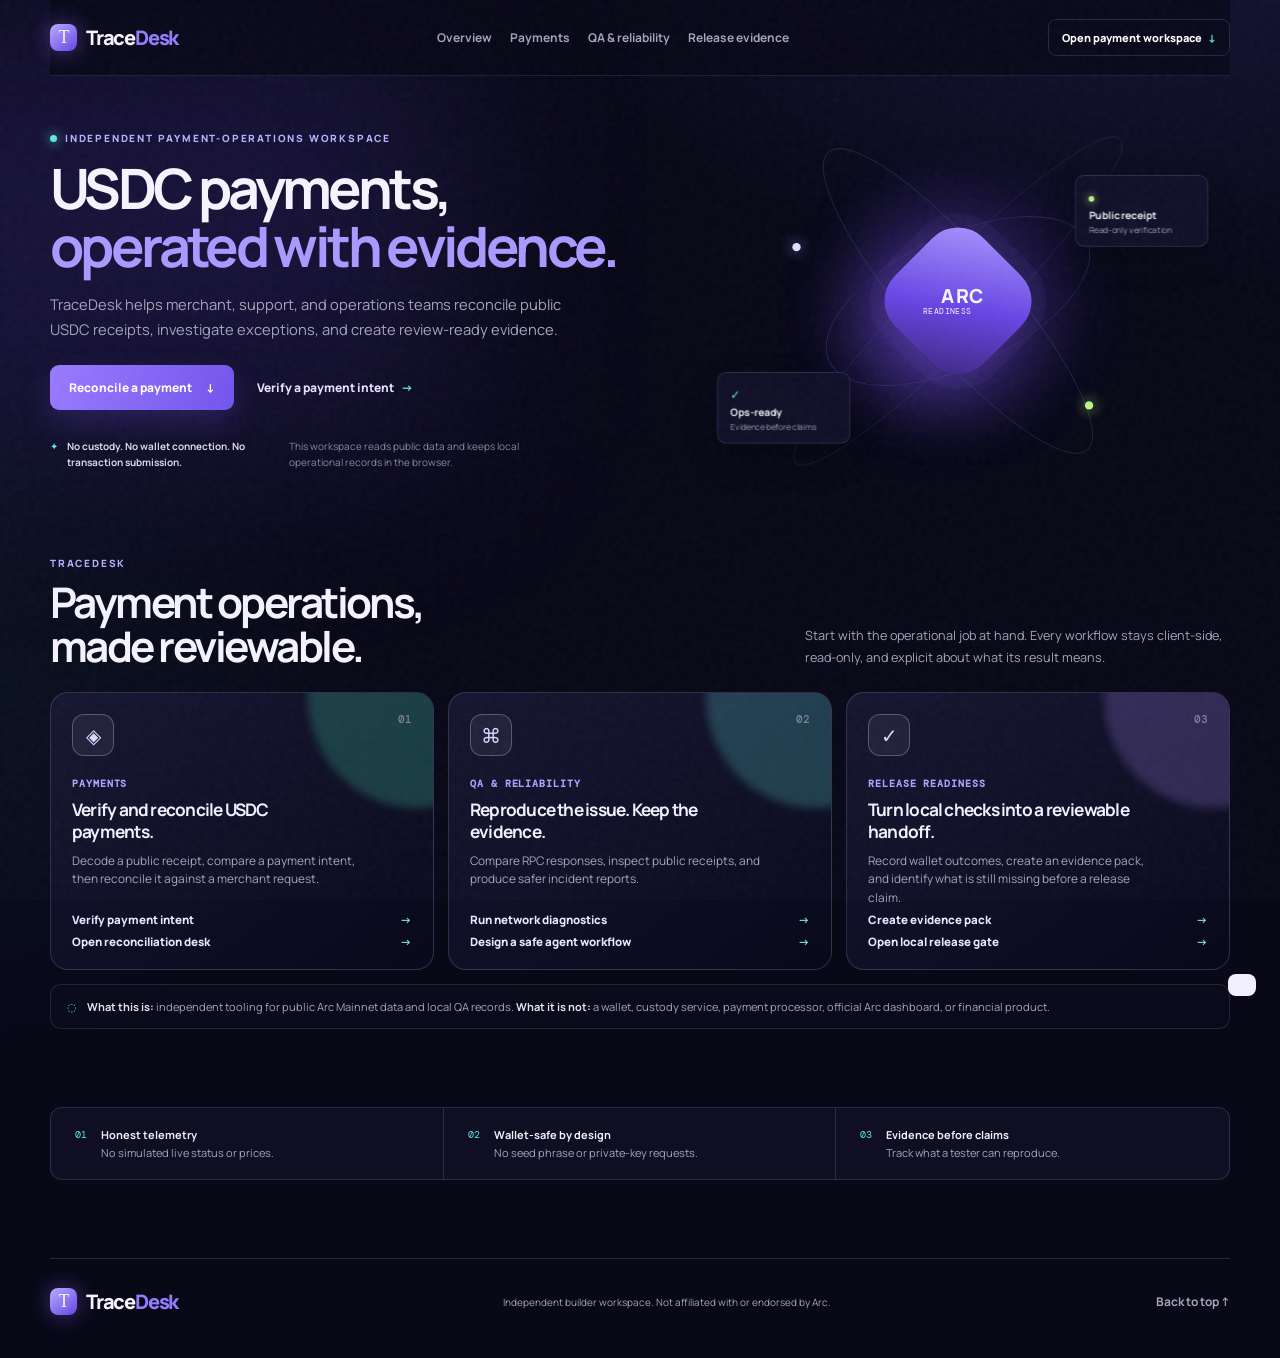
==== commit 79a91e12: "Rebrand workspace and public links as TraceDesk" ====
--- a/arc-mainnet-desk/index.html
+++ b/arc-mainnet-desk/index.html
@@ -5,7 +5,7 @@
     <meta name="viewport" content="width=device-width, initial-scale=1.0" />
     <meta name="theme-color" content="#080817" />
     <link rel="icon" href="data:image/svg+xml,%3Csvg xmlns='http://www.w3.org/2000/svg' viewBox='0 0 64 64'%3E%3Crect width='64' height='64' rx='16' fill='%23796bff'/%3E%3Cpath d='M18 46 30 17h7l11 29h-8l-2-7H27l-2 7h-7Zm11-14h7l-3-10-4 10Z' fill='white'/%3E%3C/svg%3E" />
-    <title>Arc Mainnet Desk — Readiness Workspace</title>
+    <title>TraceDesk — Readiness Workspace</title>
     <meta name="description" content="A safety-first mainnet readiness workspace for Arc builders." />
     <link rel="preconnect" href="https://fonts.googleapis.com" />
     <link rel="preconnect" href="https://fonts.gstatic.com" crossorigin />
@@ -39,7 +39,7 @@
   <body data-workspace-mode="overview">
     <div class="grain"></div>
     <header class="nav wrap">
-      <a class="brand" href="#top" aria-label="Arc Mainnet Desk home"><span class="brand-cube">A</span><span>arc<span>desk</span></span></a>
+      <a class="brand" href="#top" aria-label="TraceDesk home"><span class="brand-cube">T</span><span>Trace<span>Desk</span></span></a>
       <nav><a href="#product-map">Overview</a><a href="#intent-lab">Payments</a><a href="#incident-lab">QA & reliability</a><a href="#release-pack">Release evidence</a></nav>
       <a href="#reconciliation" class="nav-button">Open payment workspace <span>↓</span></a>
     </header>
@@ -49,7 +49,7 @@
         <div class="hero-copy">
           <div class="overline"><i></i> Independent payment-operations workspace</div>
           <h1>USDC payments,<br /><em>operated with evidence.</em></h1>
-          <p>Arc Mainnet Desk helps merchant, support, and operations teams reconcile public USDC receipts, investigate exceptions, and create review-ready evidence.</p>
+          <p>TraceDesk helps merchant, support, and operations teams reconcile public USDC receipts, investigate exceptions, and create review-ready evidence.</p>
           <div class="hero-actions"><a class="primary" href="#reconciliation">Reconcile a payment <span>↓</span></a><a class="quiet-link" href="#intent-lab">Verify a payment intent <span>→</span></a></div>
           <p class="disclaimer"><span>✦</span><b>No custody. No wallet connection. No transaction submission.</b> This workspace reads public data and keeps local operational records in the browser.</p>
         </div>
@@ -63,7 +63,7 @@
       </section>
 
       <section class="product-map wrap" id="product-map" aria-label="Product workflow map">
-        <div class="product-map-head"><div><div class="overline">Arc Mainnet Desk</div><h2>Payment operations,<br />made reviewable.</h2></div><p>Start with the operational job at hand. Every workflow stays client-side, read-only, and explicit about what its result means.</p></div>
+        <div class="product-map-head"><div><div class="overline">TraceDesk</div><h2>Payment operations,<br />made reviewable.</h2></div><p>Start with the operational job at hand. Every workflow stays client-side, read-only, and explicit about what its result means.</p></div>
         <div class="workflow-grid">
           <article class="workflow-card payments" id="payments"><div class="workflow-number">01</div><div class="workflow-icon">◈</div><span>PAYMENTS</span><h3>Verify and reconcile USDC payments.</h3><p>Decode a public receipt, compare a payment intent, then reconcile it against a merchant request.</p><div class="workflow-links"><a href="#intent-lab">Verify payment intent <b>→</b></a><a href="#reconciliation">Open reconciliation desk <b>→</b></a></div></article>
           <article class="workflow-card quality" id="quality"><div class="workflow-number">02</div><div class="workflow-icon">⌘</div><span>QA & RELIABILITY</span><h3>Reproduce the issue. Keep the evidence.</h3><p>Compare RPC responses, inspect public receipts, and produce safer incident reports.</p><div class="workflow-links"><a href="#monitor">Run network diagnostics <b>→</b></a><a href="#agentic-brief">Design a safe agent workflow <b>→</b></a></div></article>
@@ -450,11 +450,12 @@
         <div class="release-pack-copy"><div class="overline">Release evidence pack</div><h2>Package the proof.<br />Protect the context.</h2><p>Create a review-ready snapshot from the evidence generated during this browser session. The pack is never uploaded and its integrity fingerprint is calculated locally in your browser.</p><div class="release-pack-guard"><span>◌</span><p>Before an export, the pack checks for common sensitive phrases. It cannot guarantee data is safe—review every report before sharing.</p></div></div>
         <div class="release-pack-card">
           <div class="console-head"><span><i></i> EVIDENCE PACK</span><small>LOCAL · SHA-256</small></div>
-          <div class="pack-scope"><span>INCLUDES</span><p>Readiness checklist · wallet matrix · RPC diagnostics · network configuration · RPC consistency · cross-RPC receipt witness · explorer route · transaction evidence · payment reliability · payment intent verification · redacted incident reproduction</p></div>
+          <div class="pack-scope"><span>INCLUDES</span><p>Readiness checklist · wallet matrix · RPC diagnostics · network configuration · RPC consistency · cross-RPC receipt witness · explorer route · transaction evidence · payment reliability · payment intent verification · contract change watch · redacted incident reproduction</p></div>
           <label class="pack-option"><input id="pack-notes" type="checkbox" /> <span>Include public-safe wallet-test notes</span></label>
           <button class="pack-generate" id="generate-pack" type="button">Generate release evidence pack <span>→</span></button>
           <div class="pack-alert" id="pack-alert" hidden aria-live="polite"></div>
           <div class="pack-result" id="pack-result" hidden><div class="pack-result-head"><span>LOCAL SNAPSHOT · REVIEW BEFORE SHARING</span><b id="pack-hash">SHA-256 · calculating…</b></div><div class="pack-actions"><button id="copy-pack-markdown" type="button">Copy Markdown</button><button id="copy-pack-json" type="button">Copy JSON</button></div><pre id="pack-text"></pre></div>
+          <p class="pack-anchor-link"><a id="open-anchor-verifier" href="./evidence-anchor.html">Check this pack's fingerprint on Arc ↗</a><br /><small>After generating a pack, its fingerprint is passed within this browser tab—not in the URL. No reviewed evidence digest is linked onchain yet.</small></p>
         </div>
       </section>
 
@@ -493,7 +494,7 @@
         <div class="safety-rules"><article><span>✓</span><p><b>Label the state clearly.</b> Preview, unavailable, and verified are different states — users should never need to guess.</p></article><article><span>✓</span><p><b>Keep ownership with the user.</b> A wallet must approve its own actions; a site should explain every request before it happens.</p></article><article><span>✓</span><p><b>Link to primary sources.</b> When official Arc endpoints and explorer routes are ready, use them directly and show the destination.</p></article></div>
       </section>
     </main>
-    <footer class="wrap"><a class="brand" href="#top"><span class="brand-cube">A</span><span>arc<span>desk</span></span></a><p>Independent builder workspace. Not affiliated with or endorsed by Arc.</p><a href="#top">Back to top ↑</a></footer>
+    <footer class="wrap"><a class="brand" href="#top"><span class="brand-cube">T</span><span>Trace<span>Desk</span></span></a><p>Independent builder workspace. Not affiliated with or endorsed by Arc.</p><a href="#top">Back to top ↑</a></footer>
     <dialog class="test-dialog" id="test-dialog" aria-labelledby="test-dialog-title"><button class="dialog-close" id="close-test-dialog" aria-label="Close test record">×</button><div class="dialog-overline">LOCAL TEST RECORD</div><h2 id="test-dialog-title">Record wallet test</h2><p id="dialog-wallet"></p><form id="test-form"><label>Test area<select id="test-area"><option value="connect">Connect</option><option value="network">Network switch</option><option value="disconnect">Disconnect</option><option value="approval">Payment approval</option></select></label><label>Outcome<select id="test-outcome"><option value="passed">Passed</option><option value="testing" selected>Needs testing</option><option value="issue">Known issue</option></select></label><label>Public-safe note <span class="optional">optional</span><textarea id="test-note" rows="3" maxlength="240" placeholder="e.g. account changed correctly after reconnect. Never include wallet addresses or secrets."></textarea></label><button class="primary" type="submit">Save local result <span>→</span></button></form></dialog>
     <div id="toast" class="toast" role="status"></div>
     <script src="app.js"></script>
--- a/arc-mainnet-desk/release-pack.css
+++ b/arc-mainnet-desk/release-pack.css
@@ -1,2 +1,3 @@
 .release-pack{display:grid;grid-template-columns:.86fr 1.14fr;gap:70px;align-items:center;padding-bottom:126px}.release-pack-copy h2{font-size:clamp(31px,3.8vw,48px);letter-spacing:-3px;line-height:1.08;margin:12px 0 0}.release-pack-copy>p{max-width:455px;color:var(--muted);font-size:13px;line-height:1.75;margin:20px 0}.release-pack-guard{display:flex;gap:9px;max-width:450px;color:#bbb8d0;font-size:10px;line-height:1.6}.release-pack-guard span{color:#75dbd0;font-size:15px}.release-pack-guard p{margin:0}.release-pack-card{border:1px solid #4fbcb66b;background:linear-gradient(145deg,#102725,#0c151c);border-radius:14px;padding:21px;box-shadow:0 24px 60px #0003}.pack-scope{margin:18px 0;border:1px solid #3f706e;background:#0b1d20;border-radius:8px;padding:12px}.pack-scope span{font:9px 'DM Mono';letter-spacing:.8px;color:#81dbd4}.pack-scope p{margin:7px 0 0;color:#b7d3d0;font:10px/1.65 Manrope}.pack-option{display:flex;align-items:center;gap:8px;color:#c0d3d0;font-size:10px;cursor:pointer}.pack-option input{accent-color:#5bcac1}.pack-generate{width:100%;margin-top:17px;border:0;border-radius:7px;background:linear-gradient(105deg,#7cddd0,#51a8c8);color:#092022;padding:12px;font:800 11px Manrope;cursor:pointer}.pack-generate:disabled{opacity:.55;cursor:wait}.pack-generate span{padding-left:7px}.pack-alert{margin-top:12px;border:1px solid #ffcb775e;background:#ffbd6212;border-radius:7px;padding:10px;color:#ffd59a;font:10px/1.6 'DM Mono'}.pack-result{margin-top:14px;border:1px solid #51c7bc67;border-radius:8px;background:#09171b;padding:13px}.pack-result-head{display:flex;justify-content:space-between;gap:12px;align-items:flex-start;color:#83ddd4;font:9px/1.5 'DM Mono'}.pack-result-head b{color:#d4f3ef;font-weight:400;text-align:right;overflow-wrap:anywhere}.pack-actions{display:flex;gap:8px;margin-top:12px}.pack-actions button{flex:1;border:1px solid #3e817c;background:#12312f;color:#d8f4ef;border-radius:5px;padding:7px;font:10px Manrope;cursor:pointer}.pack-result pre{max-height:300px;overflow:auto;white-space:pre-wrap;font:10px/1.65 'DM Mono';color:#c7dfdc;margin:12px 0 0}
 @media(max-width:800px){.release-pack{grid-template-columns:1fr;gap:30px;padding-bottom:75px}.release-pack-card{padding:17px}.pack-result-head{display:block}.pack-result-head b{display:block;text-align:left;margin-top:5px}}
+.pack-anchor-link{margin:13px 0 0;font:10px/1.6 Manrope}.pack-anchor-link a{color:#9cebe2;text-decoration:underline;text-underline-offset:3px}.pack-anchor-link small{color:#abc5c2}
